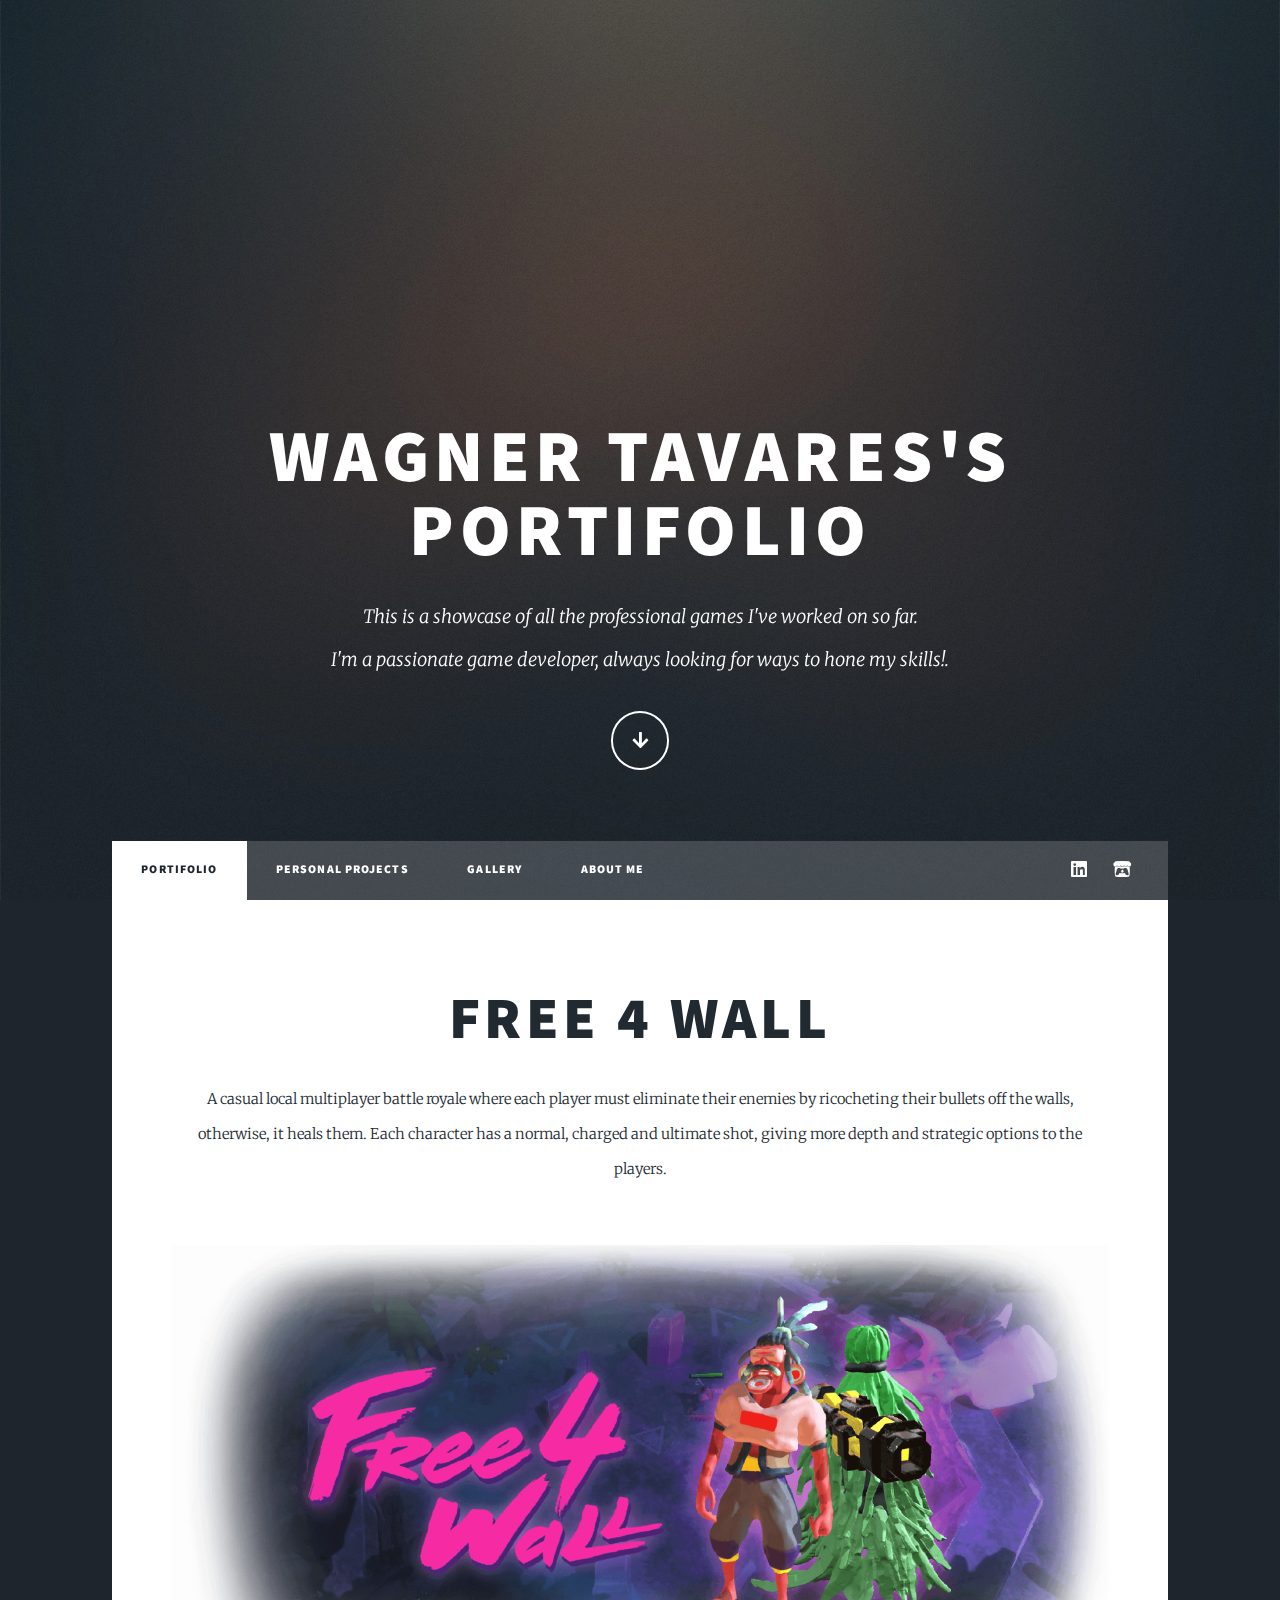
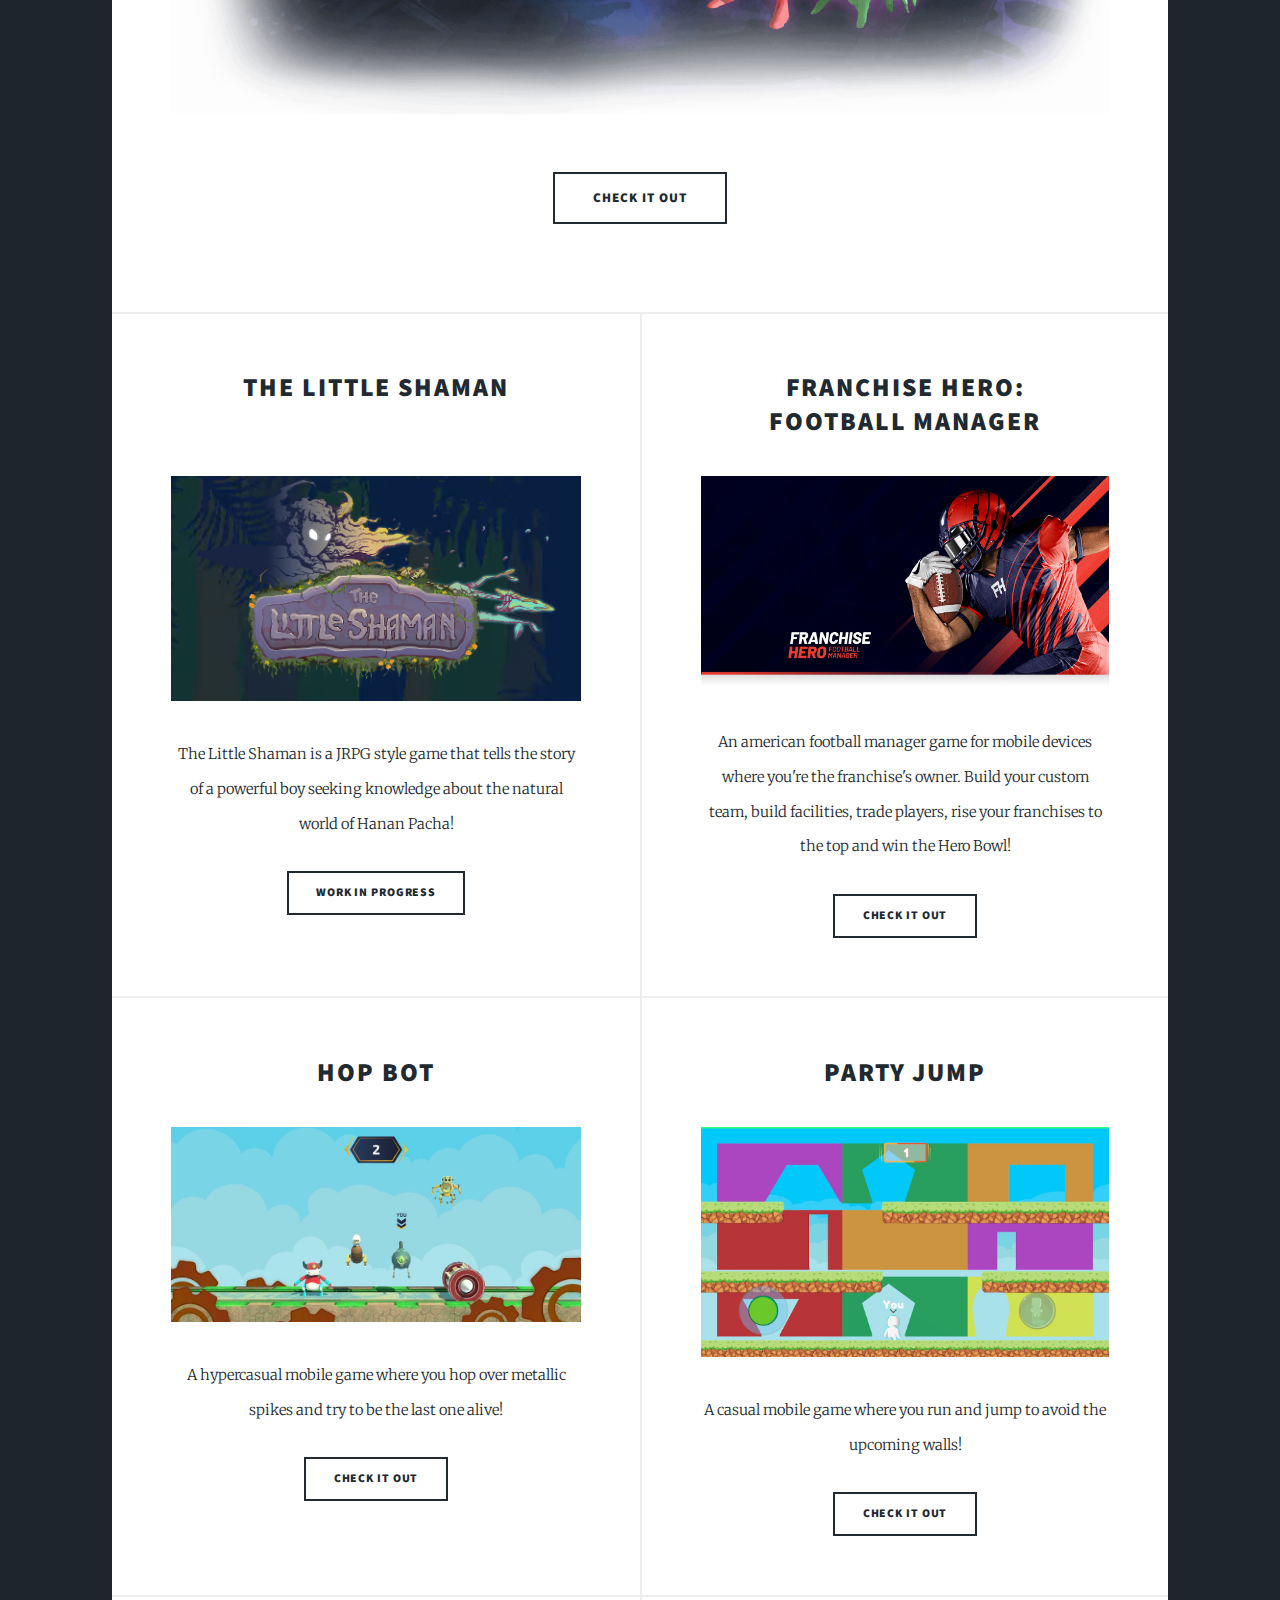
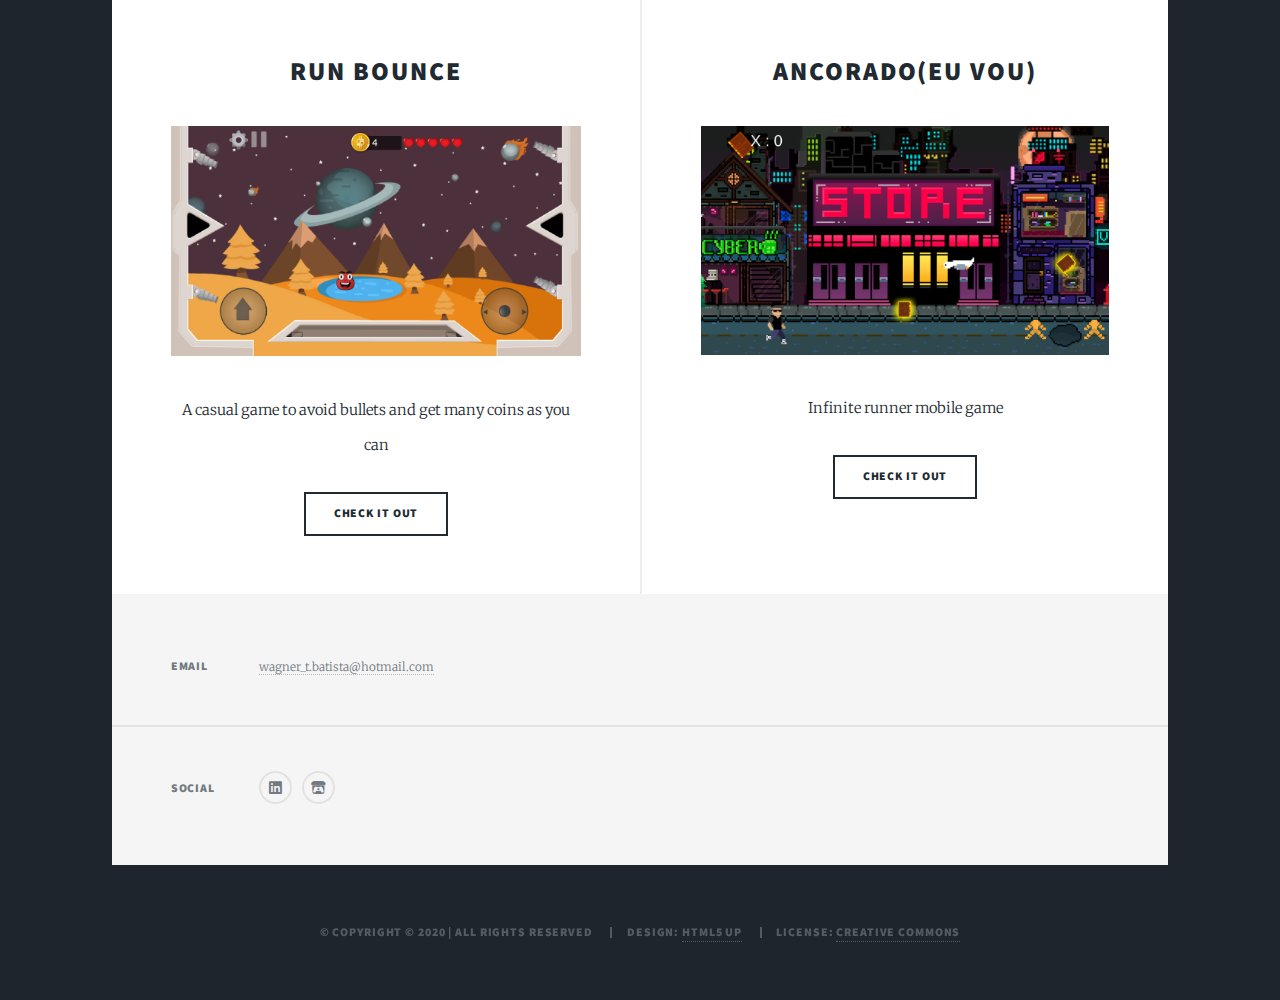
==== index.html @ d4481e65 "Portifolio games order changed, added itch.io link" ====
<!DOCTYPE HTML>
<!--
	Massively by HTML5 UP
	html5up.net | @ajlkn
	Free for personal and commercial use under the CCA 3.0 license (html5up.net/license)
-->
<html>
	<head>
		<title>Wagner Tavares's Portifolio</title>
		<meta charset="utf-8" />
		<meta name="viewport" content="width=device-width, initial-scale=1, user-scalable=no" />
		<link rel="stylesheet" href="assets/css/main.css" />
		<noscript><link rel="stylesheet" href="assets/css/noscript.css" /></noscript>
	</head>
	<body class="is-preload">

		<!-- Wrapper -->
			<div id="wrapper" class="fade-in">

				<!-- Intro -->
					<div id="intro">
						<h1>Wagner Tavares's Portifolio</h1>
						<p>This is a showcase of all the professional games I've worked on so far. <br> I'm a passionate game developer, always looking for ways to hone my skills!</a>.</p>
						<ul class="actions">
							<li><a href="#header" class="button icon solid solo fa-arrow-down scrolly">Continue</a></li>
						</ul>
					</div>

				<!-- Header -->
					<header id="header">
						<a href="index.html" class="logo">Wagner Tavares</a>
					</header>

				<!-- Nav -->
					<nav id="nav">
						<ul class="links">
							<li class="active"><a href="index.html">Portifolio</a></li>
							<li><a href="generic.html">Personal Projects</a></li>
							<li><a href="generic.html">Gallery</a></li>
							<li><a href="elements.html">About Me</a></li>
						</ul>
						<ul class="icons">
							<!--<li><a href="#" class="icon brands fa-twitter"><span class="label">Twitter</span></a></li>
							<li><a href="#" class="icon brands fa-facebook-f"><span class="label">Facebook</span></a></li>
							<li><a href="#" class="icon brands fa-instagram"><span class="label">Instagram</span></a></li>
							<li><a href="#" class="icon brands fa-github"><span class="label">GitHub</span></a></li>-->
							<li><a href="https://www.linkedin.com/in/wagner-tavares-batista-74a25413a/" class="icon brands alt fa-linkedin"><span class="label">GitHub</span></a></li>
							<li><a href="https://wagnertb.itch.io" class="icon brands alt fa-itch-io"><span class="label">GitHub</span></a></li>
						</ul>
					</nav>

				<!-- Main -->
					<div id="main">

						<!-- Featured Post -->
							<article class="post featured">
								<header class="major">
									<!--<span class="date">April 25, 2017</span>-->
									<h2><a href="https://atillagallio.itch.io/free4wall">Free 4 Wall</h2>
									<p style="text-align:center">A casual local multiplayer battle royale where each player must eliminate their enemies by ricocheting their bullets off the walls,
									 otherwise, it heals them. Each character has a normal, charged and ultimate shot, giving more depth and strategic options to the players.</p>
								</header>
								<a href="https://atillagallio.itch.io/free4wall" class="image main"><img src="images/F4W.png" alt="" /></a>
								<ul class="actions special">
									<li><a href="https://atillagallio.itch.io/free4wall" class="button large">CHECK IT OUT</a></li>
								</ul>
							</article>

						<!-- Posts -->
							<section class="posts">
								<article>
									<header>
										<!--<span class="date">April 7, 2017</span>-->
										<h2><a href="#">The Little Shaman<br>&nbsp;</a></h2>
									</header>
									<a href="http://urucagames.com.br" class="image fit"><img src="images/Shaman.png" alt="" /></a>
									<p style="text-align:center">The Little Shaman is a JRPG style game that tells the story of a powerful boy seeking knowledge about the natural world of Hanan Pacha! </p>
									<ul class="actions special">
										<li><a href="http://urucagames.com.br" class="button">Work in Progress</a></li>
									</ul>
								</article>
								<article>
									<header>
										<!--<span class="date">April 24, 2017</span>-->
										<h2><a href="https://play.google.com/store/apps/details?id=com.Craniolabs.FranchiseHero">FRANCHISE HERO:<br />
										FOOTBALL MANAGER</a></h2>
									</header>
									<a href="https://play.google.com/store/apps/details?id=com.Craniolabs.FranchiseHero" class="image fit"><img src="images/fh_banner.jpg" alt="" /></a>
									<p style="text-align:center">An american football manager game for mobile devices where you're the franchise's owner. Build your custom team, build facilities, trade players, rise your franchises to the top and win the Hero Bowl!</p>
									<ul class="actions special">
										<li><a href="https://play.google.com/store/apps/details?id=com.Craniolabs.FranchiseHero" class="button">Check it out</a></li>
									</ul>
								</article>
								<article>
									<header>
										<!--<span class="date">April 22, 2017</span>-->
										<h2><a href="https://play.google.com/store/apps/details?id=com.Craniolabs.HopBot">Hop bot</h2>
									</header>
									<a href="https://play.google.com/store/apps/details?id=com.Craniolabs.HopBot" class="image fit"><img src="images/hopbot_banner.jpg" alt="" /></a>
									<p style="text-align:center">A hypercasual mobile game where you hop over metallic spikes and try to be the last one alive!</p>
									<ul class="actions special">
										<li><a href="https://play.google.com/store/apps/details?id=com.Craniolabs.HopBot" class="button">Check it out</a></li>
									</ul>
								</article>
								<article>
									<header>
										<!--<span class="date">April 18, 2017</span>-->
										<h2><a href="https://play.google.com/store/apps/details?id=com.Craniolabs.PartyJump">Party Jump<br /></a></h2>
									</header>
									<a href="https://play.google.com/store/apps/details?id=com.Craniolabs.PartyJump" class="image fit"><img src="images/partyjump_banner.jpg" alt="" /></a>
									<p style="text-align:center">A casual mobile game where you run and jump to avoid the upcoming walls!</p>
									<ul class="actions special">
										<li><a href="https://play.google.com/store/apps/details?id=com.Craniolabs.PartyJump" class="button">Check it out</a></li>
									</ul>
								</article>
								<article>
									<header>
										<!--<span class="date">April 14, 2017</span>-->
										<h2><a href="https://play.google.com/store/apps/details?id=com.RunBounce">Run Bounce<br /></a></h2>
									</header>
									<a href="https://play.google.com/store/apps/details?id=com.RunBounce" class="image fit"><img src="images/runBounce.png" alt="" /></a>
									<p style="text-align:center">A casual game to avoid bullets and get many coins as you can </p>
									<ul class="actions special">
										<li><a href="https://play.google.com/store/apps/details?id=com.RunBounce" class="button">Check it out</a></li>
									</ul>
								</article>
								<article>
									<header>
										<!--<span class="date">April 11, 2017</span>-->
										<h2><a href="https://play.google.com/store/apps/details?id=com.BugigangasStudio.Ancorado">Ancorado(eu vou)</a></h2>
									</header>
									<a href="https://play.google.com/store/apps/details?id=com.BugigangasStudio.Ancorado" class="image fit"><img src="images/Ancorado.png" alt="" /></a>
									<p style="text-align:center">Infinite runner mobile game</p>
									<ul class="actions special">
										<li><a href="https://play.google.com/store/apps/details?id=com.BugigangasStudio.Ancorado" class="button">Check it out</a></li>
									</ul>
								</article>
								
							</section>

						<!-- Footer -->
						<!--	<footer>
								<div class="pagination">
									<!--<a href="#" class="previous">Prev</a>-->
										<!--<a href="#" class="page active">1</a>
									<a href="#" class="page">2</a>
									<a href="#" class="page">3</a>
									<span class="extra">&hellip;</span>
									<a href="#" class="page">8</a>
									<a href="#" class="page">9</a>
									<a href="#" class="page">10</a>
									<a href="#" class="next">Next</a>
								</div>
							</footer>-->

					</div>

				<!-- Footer -->
					<footer id="footer">
						<!--<section>
							<form method="post" action="#">
								<div class="fields">
									<div class="field">
										<label for="name">Name</label>
										<input type="text" name="name" id="name" />
									</div>
									<div class="field">
										<label for="email">Email</label>
										<input type="text" name="email" id="email" />
									</div>
									<div class="field">
										<label for="message">Message</label>
										<textarea name="message" id="message" rows="3"></textarea>
									</div>
								</div>
								<ul class="actions">
									<li><input type="submit" value="Send Message" /></li>
								</ul>
							</form>
						</section>-->
						<section class="split contact">
							<!--<section class="alt">
								<h3>Address</h3>
								<p>1234 Somewhere Road #87257<br />
								Nashville, TN 00000-0000</p>
							</section>
							<section>
								<h3>Phone</h3>
								<p><a href="#">(000) 000-0000</a></p>
							</section>-->
							<section>
								<h3>Email</h3>
								<p><a href="#">wagner_t.batista@hotmail.com</a></p>
							</section>
							<section>
								<h3>Social</h3>
								<ul class="icons alt">
									<!--<li><a href="#" class="icon brands alt fa-twitter"><span class="label">Twitter</span></a></li>
									<li><a href="#" class="icon brands alt fa-facebook-f"><span class="label">Facebook</span></a></li>
									<li><a href="#" class="icon brands alt fa-instagram"><span class="label">Instagram</span></a></li>
									<li><a href="#" class="icon brands alt fa-github"><span class="label">GitHub</span></a></li>-->
									<li><a href="https://www.linkedin.com/in/wagner-tavares-batista-74a25413a/" class="icon brands alt fa-linkedin"><span class="label">GitHub</span></a></li>
									<li><a href="https://wagnertb.itch.io" class="icon brands alt fa-itch-io"><span class="label">GitHub</span></a></li>
								</ul>
							</section>
						</section>
					</footer>

				<!-- Copyright -->
					<div id="copyright">
							<ul>
							<li> &copy; Copyright &copy; 2020 | All Rights Reserved</li>
							<li>Design: <a href="https://html5up.net">HTML5 UP</a></li>
							<li>License: <a href="https://creativecommons.org/licenses/by/3.0/">CREATIVE COMMONS</a></li></ul>
							</div>

			</div>

		<!-- Scripts -->
			<script src="assets/js/jquery.min.js"></script>
			<script src="assets/js/jquery.scrollex.min.js"></script>
			<script src="assets/js/jquery.scrolly.min.js"></script>
			<script src="assets/js/browser.min.js"></script>
			<script src="assets/js/breakpoints.min.js"></script>
			<script src="assets/js/util.js"></script>
			<script src="assets/js/main.js"></script>

	</body>
</html>
---- assets/css/main.css ----
@import url(fontawesome-all.min.css);
@import url("https://fonts.googleapis.com/css?family=Merriweather:300,700,300italic,700italic|Source+Sans+Pro:900");

/*
	Massively by HTML5 UP
	html5up.net | @ajlkn
	Free for personal and commercial use under the CCA 3.0 license (html5up.net/license)
*/

html, body, div, span, applet, object,
iframe, h1, h2, h3, h4, h5, h6, p, blockquote,
pre, a, abbr, acronym, address, big, cite,
code, del, dfn, em, img, ins, kbd, q, s, samp,
small, strike, strong, sub, sup, tt, var, b,
u, i, center, dl, dt, dd, ol, ul, li, fieldset,
form, label, legend, table, caption, tbody,
tfoot, thead, tr, th, td, article, aside,
canvas, details, embed, figure, figcaption,
footer, header, hgroup, menu, nav, output, ruby,
section, summary, time, mark, audio, video {
	margin: 0;
	padding: 0;
	border: 0;
	font-size: 100%;
	font: inherit;
	vertical-align: baseline;}

article, aside, details, figcaption, figure,
footer, header, hgroup, menu, nav, section {
	display: block;}

body {
	line-height: 1;
}

ol, ul {
	list-style: none;
}

blockquote, q {
	quotes: none;
}

	blockquote:before, blockquote:after, q:before, q:after {
		content: '';
		content: none;
	}

table {
	border-collapse: collapse;
	border-spacing: 0;
}

body {
	-webkit-text-size-adjust: none;
}

mark {
	background-color: transparent;
	color: inherit;
}

input::-moz-focus-inner {
	border: 0;
	padding: 0;
}

input, select, textarea {
	-moz-appearance: none;
	-webkit-appearance: none;
	-ms-appearance: none;
	appearance: none;
}

/* Basic */

	@-ms-viewport {
		width: device-width;
	}

	body {
		-ms-overflow-style: scrollbar;
	}

	@media screen and (max-width: 480px) {

		html, body {
			min-width: 320px;
		}

	}

	html {
		box-sizing: border-box;
	}

	*, *:before, *:after {
		box-sizing: inherit;
	}

	body {
		background-color: #1e252d;
	}

		body.is-preload *, body.is-preload *:before, body.is-preload *:after {
			-moz-animation: none !important;
			-webkit-animation: none !important;
			-ms-animation: none !important;
			animation: none !important;
			-moz-transition: none !important;
			-webkit-transition: none !important;
			-ms-transition: none !important;
			transition: none !important;
		}

/* Type */

	html {
		font-size: 16pt;
	}

		@media screen and (max-width: 1680px) {

			html {
				font-size: 12pt;
			}

		}

		@media screen and (max-width: 1280px) {

			html {
				font-size: 11pt;
			}

		}

		@media screen and (max-width: 360px) {

			html {
				font-size: 10pt;
			}

		}

	body {
		color: #212931;
	}

	body, input, select, textarea {
		font-family: "Merriweather", Georgia, serif;
		font-weight: 300;
		font-size: 1rem;
		line-height: 2.375;
	}

	a {
		-moz-transition: color 0.2s ease-in-out, background-color 0.2s ease-in-out, border-color 0.2s ease-in-out, box-shadow 0.2s ease-in-out;
		-webkit-transition: color 0.2s ease-in-out, background-color 0.2s ease-in-out, border-color 0.2s ease-in-out, box-shadow 0.2s ease-in-out;
		-ms-transition: color 0.2s ease-in-out, background-color 0.2s ease-in-out, border-color 0.2s ease-in-out, box-shadow 0.2s ease-in-out;
		transition: color 0.2s ease-in-out, background-color 0.2s ease-in-out, border-color 0.2s ease-in-out, box-shadow 0.2s ease-in-out;
		border-bottom: dotted 1px;
		text-decoration: none;
	}

		a:hover {
			border-bottom-color: transparent;
		}

	strong, b {
		font-weight: 600;
	}

	em, i {
		font-style: italic;
	}

	p {
		text-align: justify;
		margin: 0 0 2rem 0;
	}

	h1, h2, h3, h4, h5, h6 {
		font-family: "Source Sans Pro", Helvetica, sans-serif;
		font-weight: 900;
		line-height: 1.5;
		letter-spacing: 0.075em;
		text-transform: uppercase;
		margin: 0 0 1rem 0;
	}

		h1 a, h2 a, h3 a, h4 a, h5 a, h6 a {
			border-bottom: 0;
			color: inherit;
			text-decoration: none;
		}

	h1 {
		font-size: 4rem;
		line-height: 1.1;
		margin: 0 0 2rem 0;
	}

	h2 {
		font-size: 1.75rem;
		line-height: 1.3;
		margin: 0 0 1.5rem 0;
	}

	h3 {
		font-size: 1.25rem;
		margin: 0 0 1.5rem 0;
	}

	h4 {
		font-size: 1rem;
	}

	h5 {
		font-size: 0.9rem;
	}

	h6 {
		font-size: 0.8rem;
	}

	sub {
		font-size: 0.8rem;
		position: relative;
		top: 0.5rem;
	}

	sup {
		font-size: 0.8rem;
		position: relative;
		top: -0.5rem;
	}

	blockquote {
		border-left: solid 4px;
		font-style: italic;
		margin: 0 0 2rem 0;
		padding: 0.5rem 0 0.5rem 2rem;
	}

	code {
		border: solid 2px;
		font-family: "Courier New", monospace;
		font-size: 0.9rem;
		margin: 0 0.25rem;
		padding: 0.25rem 0.65rem;
	}

	pre {
		-webkit-overflow-scrolling: touch;
		font-family: "Courier New", monospace;
		font-size: 0.9rem;
		margin: 0 0 2rem 0;
	}

		pre code {
			display: block;
			line-height: 1.75;
			padding: 1rem 1.5rem;
			overflow-x: auto;
		}

	hr {
		border: 0;
		border-bottom: solid 2px;
		margin: 3rem 0;
	}

		hr.major {
			margin: 5rem 0;
		}

	.align-left {
		text-align: left;
	}

	.align-center {
		text-align: center;
	}

	.align-right {
		text-align: right;
	}

	input, select, textarea {
		color: #212931;
	}

	a {
		color: #212931;
		border-bottom-color: rgba(33, 41, 49, 0.5);
	}

		a:hover {
			border-bottom-color: transparent;
			color: #18bfef !important;
		}

	strong, b {
		color: #212931;
	}

	h1, h2, h3, h4, h5, h6 {
		color: #212931;
	}

	blockquote {
		border-left-color: #eeeeee;
	}

	code {
		background: rgba(220, 220, 220, 0.25);
		border-color: #eeeeee;
	}

	hr {
		border-bottom-color: #eeeeee;
	}

/* Row */

	.row {
		display: flex;
		flex-wrap: wrap;
		box-sizing: border-box;
		align-items: stretch;
	}

		.row > * {
			box-sizing: border-box;
		}

		.row.gtr-uniform > * > :last-child {
			margin-bottom: 0;
		}

		.row.aln-left {
			justify-content: flex-start;
		}

		.row.aln-center {
			justify-content: center;
		}

		.row.aln-right {
			justify-content: flex-end;
		}

		.row.aln-top {
			align-items: flex-start;
		}

		.row.aln-middle {
			align-items: center;
		}

		.row.aln-bottom {
			align-items: flex-end;
		}

		.row > .imp {
			order: -1;
		}

		.row > .col-1 {
			width: 8.33333%;
		}

		.row > .off-1 {
			margin-left: 8.33333%;
		}

		.row > .col-2 {
			width: 16.66667%;
		}

		.row > .off-2 {
			margin-left: 16.66667%;
		}

		.row > .col-3 {
			width: 25%;
		}

		.row > .off-3 {
			margin-left: 25%;
		}

		.row > .col-4 {
			width: 33.33333%;
		}

		.row > .off-4 {
			margin-left: 33.33333%;
		}

		.row > .col-5 {
			width: 41.66667%;
		}

		.row > .off-5 {
			margin-left: 41.66667%;
		}

		.row > .col-6 {
			width: 50%;
		}

		.row > .off-6 {
			margin-left: 50%;
		}

		.row > .col-7 {
			width: 58.33333%;
		}

		.row > .off-7 {
			margin-left: 58.33333%;
		}

		.row > .col-8 {
			width: 66.66667%;
		}

		.row > .off-8 {
			margin-left: 66.66667%;
		}

		.row > .col-9 {
			width: 75%;
		}

		.row > .off-9 {
			margin-left: 75%;
		}

		.row > .col-10 {
			width: 83.33333%;
		}

		.row > .off-10 {
			margin-left: 83.33333%;
		}

		.row > .col-11 {
			width: 91.66667%;
		}

		.row > .off-11 {
			margin-left: 91.66667%;
		}

		.row > .col-12 {
			width: 100%;
		}

		.row > .off-12 {
			margin-left: 100%;
		}

		.row.gtr-0 {
			margin-top: 0;
			margin-left: 0rem;
		}

			.row.gtr-0 > * {
				padding: 0 0 0 0rem;
			}

			.row.gtr-0.gtr-uniform {
				margin-top: 0rem;
			}

				.row.gtr-0.gtr-uniform > * {
					padding-top: 0rem;
				}

		.row.gtr-25 {
			margin-top: 0;
			margin-left: -0.375rem;
		}

			.row.gtr-25 > * {
				padding: 0 0 0 0.375rem;
			}

			.row.gtr-25.gtr-uniform {
				margin-top: -0.375rem;
			}

				.row.gtr-25.gtr-uniform > * {
					padding-top: 0.375rem;
				}

		.row.gtr-50 {
			margin-top: 0;
			margin-left: -0.75rem;
		}

			.row.gtr-50 > * {
				padding: 0 0 0 0.75rem;
			}

			.row.gtr-50.gtr-uniform {
				margin-top: -0.75rem;
			}

				.row.gtr-50.gtr-uniform > * {
					padding-top: 0.75rem;
				}

		.row {
			margin-top: 0;
			margin-left: -1.5rem;
		}

			.row > * {
				padding: 0 0 0 1.5rem;
			}

			.row.gtr-uniform {
				margin-top: -1.5rem;
			}

				.row.gtr-uniform > * {
					padding-top: 1.5rem;
				}

		.row.gtr-150 {
			margin-top: 0;
			margin-left: -2.25rem;
		}

			.row.gtr-150 > * {
				padding: 0 0 0 2.25rem;
			}

			.row.gtr-150.gtr-uniform {
				margin-top: -2.25rem;
			}

				.row.gtr-150.gtr-uniform > * {
					padding-top: 2.25rem;
				}

		.row.gtr-200 {
			margin-top: 0;
			margin-left: -3rem;
		}

			.row.gtr-200 > * {
				padding: 0 0 0 3rem;
			}

			.row.gtr-200.gtr-uniform {
				margin-top: -3rem;
			}

				.row.gtr-200.gtr-uniform > * {
					padding-top: 3rem;
				}

		@media screen and (max-width: 1680px) {

			.row {
				display: flex;
				flex-wrap: wrap;
				box-sizing: border-box;
				align-items: stretch;
			}

				.row > * {
					box-sizing: border-box;
				}

				.row.gtr-uniform > * > :last-child {
					margin-bottom: 0;
				}

				.row.aln-left {
					justify-content: flex-start;
				}

				.row.aln-center {
					justify-content: center;
				}

				.row.aln-right {
					justify-content: flex-end;
				}

				.row.aln-top {
					align-items: flex-start;
				}

				.row.aln-middle {
					align-items: center;
				}

				.row.aln-bottom {
					align-items: flex-end;
				}

				.row > .imp-xlarge {
					order: -1;
				}

				.row > .col-1-xlarge {
					width: 8.33333%;
				}

				.row > .off-1-xlarge {
					margin-left: 8.33333%;
				}

				.row > .col-2-xlarge {
					width: 16.66667%;
				}

				.row > .off-2-xlarge {
					margin-left: 16.66667%;
				}

				.row > .col-3-xlarge {
					width: 25%;
				}

				.row > .off-3-xlarge {
					margin-left: 25%;
				}

				.row > .col-4-xlarge {
					width: 33.33333%;
				}

				.row > .off-4-xlarge {
					margin-left: 33.33333%;
				}

				.row > .col-5-xlarge {
					width: 41.66667%;
				}

				.row > .off-5-xlarge {
					margin-left: 41.66667%;
				}

				.row > .col-6-xlarge {
					width: 50%;
				}

				.row > .off-6-xlarge {
					margin-left: 50%;
				}

				.row > .col-7-xlarge {
					width: 58.33333%;
				}

				.row > .off-7-xlarge {
					margin-left: 58.33333%;
				}

				.row > .col-8-xlarge {
					width: 66.66667%;
				}

				.row > .off-8-xlarge {
					margin-left: 66.66667%;
				}

				.row > .col-9-xlarge {
					width: 75%;
				}

				.row > .off-9-xlarge {
					margin-left: 75%;
				}

				.row > .col-10-xlarge {
					width: 83.33333%;
				}

				.row > .off-10-xlarge {
					margin-left: 83.33333%;
				}

				.row > .col-11-xlarge {
					width: 91.66667%;
				}

				.row > .off-11-xlarge {
					margin-left: 91.66667%;
				}

				.row > .col-12-xlarge {
					width: 100%;
				}

				.row > .off-12-xlarge {
					margin-left: 100%;
				}

				.row.gtr-0 {
					margin-top: 0;
					margin-left: 0rem;
				}

					.row.gtr-0 > * {
						padding: 0 0 0 0rem;
					}

					.row.gtr-0.gtr-uniform {
						margin-top: 0rem;
					}

						.row.gtr-0.gtr-uniform > * {
							padding-top: 0rem;
						}

				.row.gtr-25 {
					margin-top: 0;
					margin-left: -0.375rem;
				}

					.row.gtr-25 > * {
						padding: 0 0 0 0.375rem;
					}

					.row.gtr-25.gtr-uniform {
						margin-top: -0.375rem;
					}

						.row.gtr-25.gtr-uniform > * {
							padding-top: 0.375rem;
						}

				.row.gtr-50 {
					margin-top: 0;
					margin-left: -0.75rem;
				}

					.row.gtr-50 > * {
						padding: 0 0 0 0.75rem;
					}

					.row.gtr-50.gtr-uniform {
						margin-top: -0.75rem;
					}

						.row.gtr-50.gtr-uniform > * {
							padding-top: 0.75rem;
						}

				.row {
					margin-top: 0;
					margin-left: -1.5rem;
				}

					.row > * {
						padding: 0 0 0 1.5rem;
					}

					.row.gtr-uniform {
						margin-top: -1.5rem;
					}

						.row.gtr-uniform > * {
							padding-top: 1.5rem;
						}

				.row.gtr-150 {
					margin-top: 0;
					margin-left: -2.25rem;
				}

					.row.gtr-150 > * {
						padding: 0 0 0 2.25rem;
					}

					.row.gtr-150.gtr-uniform {
						margin-top: -2.25rem;
					}

						.row.gtr-150.gtr-uniform > * {
							padding-top: 2.25rem;
						}

				.row.gtr-200 {
					margin-top: 0;
					margin-left: -3rem;
				}

					.row.gtr-200 > * {
						padding: 0 0 0 3rem;
					}

					.row.gtr-200.gtr-uniform {
						margin-top: -3rem;
					}

						.row.gtr-200.gtr-uniform > * {
							padding-top: 3rem;
						}

		}

		@media screen and (max-width: 1280px) {

			.row {
				display: flex;
				flex-wrap: wrap;
				box-sizing: border-box;
				align-items: stretch;
			}

				.row > * {
					box-sizing: border-box;
				}

				.row.gtr-uniform > * > :last-child {
					margin-bottom: 0;
				}

				.row.aln-left {
					justify-content: flex-start;
				}

				.row.aln-center {
					justify-content: center;
				}

				.row.aln-right {
					justify-content: flex-end;
				}

				.row.aln-top {
					align-items: flex-start;
				}

				.row.aln-middle {
					align-items: center;
				}

				.row.aln-bottom {
					align-items: flex-end;
				}

				.row > .imp-large {
					order: -1;
				}

				.row > .col-1-large {
					width: 8.33333%;
				}

				.row > .off-1-large {
					margin-left: 8.33333%;
				}

				.row > .col-2-large {
					width: 16.66667%;
				}

				.row > .off-2-large {
					margin-left: 16.66667%;
				}

				.row > .col-3-large {
					width: 25%;
				}

				.row > .off-3-large {
					margin-left: 25%;
				}

				.row > .col-4-large {
					width: 33.33333%;
				}

				.row > .off-4-large {
					margin-left: 33.33333%;
				}

				.row > .col-5-large {
					width: 41.66667%;
				}

				.row > .off-5-large {
					margin-left: 41.66667%;
				}

				.row > .col-6-large {
					width: 50%;
				}

				.row > .off-6-large {
					margin-left: 50%;
				}

				.row > .col-7-large {
					width: 58.33333%;
				}

				.row > .off-7-large {
					margin-left: 58.33333%;
				}

				.row > .col-8-large {
					width: 66.66667%;
				}

				.row > .off-8-large {
					margin-left: 66.66667%;
				}

				.row > .col-9-large {
					width: 75%;
				}

				.row > .off-9-large {
					margin-left: 75%;
				}

				.row > .col-10-large {
					width: 83.33333%;
				}

				.row > .off-10-large {
					margin-left: 83.33333%;
				}

				.row > .col-11-large {
					width: 91.66667%;
				}

				.row > .off-11-large {
					margin-left: 91.66667%;
				}

				.row > .col-12-large {
					width: 100%;
				}

				.row > .off-12-large {
					margin-left: 100%;
				}

				.row.gtr-0 {
					margin-top: 0;
					margin-left: 0rem;
				}

					.row.gtr-0 > * {
						padding: 0 0 0 0rem;
					}

					.row.gtr-0.gtr-uniform {
						margin-top: 0rem;
					}

						.row.gtr-0.gtr-uniform > * {
							padding-top: 0rem;
						}

				.row.gtr-25 {
					margin-top: 0;
					margin-left: -0.375rem;
				}

					.row.gtr-25 > * {
						padding: 0 0 0 0.375rem;
					}

					.row.gtr-25.gtr-uniform {
						margin-top: -0.375rem;
					}

						.row.gtr-25.gtr-uniform > * {
							padding-top: 0.375rem;
						}

				.row.gtr-50 {
					margin-top: 0;
					margin-left: -0.75rem;
				}

					.row.gtr-50 > * {
						padding: 0 0 0 0.75rem;
					}

					.row.gtr-50.gtr-uniform {
						margin-top: -0.75rem;
					}

						.row.gtr-50.gtr-uniform > * {
							padding-top: 0.75rem;
						}

				.row {
					margin-top: 0;
					margin-left: -1.5rem;
				}

					.row > * {
						padding: 0 0 0 1.5rem;
					}

					.row.gtr-uniform {
						margin-top: -1.5rem;
					}

						.row.gtr-uniform > * {
							padding-top: 1.5rem;
						}

				.row.gtr-150 {
					margin-top: 0;
					margin-left: -2.25rem;
				}

					.row.gtr-150 > * {
						padding: 0 0 0 2.25rem;
					}

					.row.gtr-150.gtr-uniform {
						margin-top: -2.25rem;
					}

						.row.gtr-150.gtr-uniform > * {
							padding-top: 2.25rem;
						}

				.row.gtr-200 {
					margin-top: 0;
					margin-left: -3rem;
				}

					.row.gtr-200 > * {
						padding: 0 0 0 3rem;
					}

					.row.gtr-200.gtr-uniform {
						margin-top: -3rem;
					}

						.row.gtr-200.gtr-uniform > * {
							padding-top: 3rem;
						}

		}

		@media screen and (max-width: 980px) {

			.row {
				display: flex;
				flex-wrap: wrap;
				box-sizing: border-box;
				align-items: stretch;
			}

				.row > * {
					box-sizing: border-box;
				}

				.row.gtr-uniform > * > :last-child {
					margin-bottom: 0;
				}

				.row.aln-left {
					justify-content: flex-start;
				}

				.row.aln-center {
					justify-content: center;
				}

				.row.aln-right {
					justify-content: flex-end;
				}

				.row.aln-top {
					align-items: flex-start;
				}

				.row.aln-middle {
					align-items: center;
				}

				.row.aln-bottom {
					align-items: flex-end;
				}

				.row > .imp-medium {
					order: -1;
				}

				.row > .col-1-medium {
					width: 8.33333%;
				}

				.row > .off-1-medium {
					margin-left: 8.33333%;
				}

				.row > .col-2-medium {
					width: 16.66667%;
				}

				.row > .off-2-medium {
					margin-left: 16.66667%;
				}

				.row > .col-3-medium {
					width: 25%;
				}

				.row > .off-3-medium {
					margin-left: 25%;
				}

				.row > .col-4-medium {
					width: 33.33333%;
				}

				.row > .off-4-medium {
					margin-left: 33.33333%;
				}

				.row > .col-5-medium {
					width: 41.66667%;
				}

				.row > .off-5-medium {
					margin-left: 41.66667%;
				}

				.row > .col-6-medium {
					width: 50%;
				}

				.row > .off-6-medium {
					margin-left: 50%;
				}

				.row > .col-7-medium {
					width: 58.33333%;
				}

				.row > .off-7-medium {
					margin-left: 58.33333%;
				}

				.row > .col-8-medium {
					width: 66.66667%;
				}

				.row > .off-8-medium {
					margin-left: 66.66667%;
				}

				.row > .col-9-medium {
					width: 75%;
				}

				.row > .off-9-medium {
					margin-left: 75%;
				}

				.row > .col-10-medium {
					width: 83.33333%;
				}

				.row > .off-10-medium {
					margin-left: 83.33333%;
				}

				.row > .col-11-medium {
					width: 91.66667%;
				}

				.row > .off-11-medium {
					margin-left: 91.66667%;
				}

				.row > .col-12-medium {
					width: 100%;
				}

				.row > .off-12-medium {
					margin-left: 100%;
				}

				.row.gtr-0 {
					margin-top: 0;
					margin-left: 0rem;
				}

					.row.gtr-0 > * {
						padding: 0 0 0 0rem;
					}

					.row.gtr-0.gtr-uniform {
						margin-top: 0rem;
					}

						.row.gtr-0.gtr-uniform > * {
							padding-top: 0rem;
						}

				.row.gtr-25 {
					margin-top: 0;
					margin-left: -0.375rem;
				}

					.row.gtr-25 > * {
						padding: 0 0 0 0.375rem;
					}

					.row.gtr-25.gtr-uniform {
						margin-top: -0.375rem;
					}

						.row.gtr-25.gtr-uniform > * {
							padding-top: 0.375rem;
						}

				.row.gtr-50 {
					margin-top: 0;
					margin-left: -0.75rem;
				}

					.row.gtr-50 > * {
						padding: 0 0 0 0.75rem;
					}

					.row.gtr-50.gtr-uniform {
						margin-top: -0.75rem;
					}

						.row.gtr-50.gtr-uniform > * {
							padding-top: 0.75rem;
						}

				.row {
					margin-top: 0;
					margin-left: -1.5rem;
				}

					.row > * {
						padding: 0 0 0 1.5rem;
					}

					.row.gtr-uniform {
						margin-top: -1.5rem;
					}

						.row.gtr-uniform > * {
							padding-top: 1.5rem;
						}

				.row.gtr-150 {
					margin-top: 0;
					margin-left: -2.25rem;
				}

					.row.gtr-150 > * {
						padding: 0 0 0 2.25rem;
					}

					.row.gtr-150.gtr-uniform {
						margin-top: -2.25rem;
					}

						.row.gtr-150.gtr-uniform > * {
							padding-top: 2.25rem;
						}

				.row.gtr-200 {
					margin-top: 0;
					margin-left: -3rem;
				}

					.row.gtr-200 > * {
						padding: 0 0 0 3rem;
					}

					.row.gtr-200.gtr-uniform {
						margin-top: -3rem;
					}

						.row.gtr-200.gtr-uniform > * {
							padding-top: 3rem;
						}

		}

		@media screen and (max-width: 736px) {

			.row {
				display: flex;
				flex-wrap: wrap;
				box-sizing: border-box;
				align-items: stretch;
			}

				.row > * {
					box-sizing: border-box;
				}

				.row.gtr-uniform > * > :last-child {
					margin-bottom: 0;
				}

				.row.aln-left {
					justify-content: flex-start;
				}

				.row.aln-center {
					justify-content: center;
				}

				.row.aln-right {
					justify-content: flex-end;
				}

				.row.aln-top {
					align-items: flex-start;
				}

				.row.aln-middle {
					align-items: center;
				}

				.row.aln-bottom {
					align-items: flex-end;
				}

				.row > .imp-small {
					order: -1;
				}

				.row > .col-1-small {
					width: 8.33333%;
				}

				.row > .off-1-small {
					margin-left: 8.33333%;
				}

				.row > .col-2-small {
					width: 16.66667%;
				}

				.row > .off-2-small {
					margin-left: 16.66667%;
				}

				.row > .col-3-small {
					width: 25%;
				}

				.row > .off-3-small {
					margin-left: 25%;
				}

				.row > .col-4-small {
					width: 33.33333%;
				}

				.row > .off-4-small {
					margin-left: 33.33333%;
				}

				.row > .col-5-small {
					width: 41.66667%;
				}

				.row > .off-5-small {
					margin-left: 41.66667%;
				}

				.row > .col-6-small {
					width: 50%;
				}

				.row > .off-6-small {
					margin-left: 50%;
				}

				.row > .col-7-small {
					width: 58.33333%;
				}

				.row > .off-7-small {
					margin-left: 58.33333%;
				}

				.row > .col-8-small {
					width: 66.66667%;
				}

				.row > .off-8-small {
					margin-left: 66.66667%;
				}

				.row > .col-9-small {
					width: 75%;
				}

				.row > .off-9-small {
					margin-left: 75%;
				}

				.row > .col-10-small {
					width: 83.33333%;
				}

				.row > .off-10-small {
					margin-left: 83.33333%;
				}

				.row > .col-11-small {
					width: 91.66667%;
				}

				.row > .off-11-small {
					margin-left: 91.66667%;
				}

				.row > .col-12-small {
					width: 100%;
				}

				.row > .off-12-small {
					margin-left: 100%;
				}

				.row.gtr-0 {
					margin-top: 0;
					margin-left: 0rem;
				}

					.row.gtr-0 > * {
						padding: 0 0 0 0rem;
					}

					.row.gtr-0.gtr-uniform {
						margin-top: 0rem;
					}

						.row.gtr-0.gtr-uniform > * {
							padding-top: 0rem;
						}

				.row.gtr-25 {
					margin-top: 0;
					margin-left: -0.375rem;
				}

					.row.gtr-25 > * {
						padding: 0 0 0 0.375rem;
					}

					.row.gtr-25.gtr-uniform {
						margin-top: -0.375rem;
					}

						.row.gtr-25.gtr-uniform > * {
							padding-top: 0.375rem;
						}

				.row.gtr-50 {
					margin-top: 0;
					margin-left: -0.75rem;
				}

					.row.gtr-50 > * {
						padding: 0 0 0 0.75rem;
					}

					.row.gtr-50.gtr-uniform {
						margin-top: -0.75rem;
					}

						.row.gtr-50.gtr-uniform > * {
							padding-top: 0.75rem;
						}

				.row {
					margin-top: 0;
					margin-left: -1.5rem;
				}

					.row > * {
						padding: 0 0 0 1.5rem;
					}

					.row.gtr-uniform {
						margin-top: -1.5rem;
					}

						.row.gtr-uniform > * {
							padding-top: 1.5rem;
						}

				.row.gtr-150 {
					margin-top: 0;
					margin-left: -2.25rem;
				}

					.row.gtr-150 > * {
						padding: 0 0 0 2.25rem;
					}

					.row.gtr-150.gtr-uniform {
						margin-top: -2.25rem;
					}

						.row.gtr-150.gtr-uniform > * {
							padding-top: 2.25rem;
						}

				.row.gtr-200 {
					margin-top: 0;
					margin-left: -3rem;
				}

					.row.gtr-200 > * {
						padding: 0 0 0 3rem;
					}

					.row.gtr-200.gtr-uniform {
						margin-top: -3rem;
					}

						.row.gtr-200.gtr-uniform > * {
							padding-top: 3rem;
						}

		}

		@media screen and (max-width: 480px) {

			.row {
				display: flex;
				flex-wrap: wrap;
				box-sizing: border-box;
				align-items: stretch;
			}

				.row > * {
					box-sizing: border-box;
				}

				.row.gtr-uniform > * > :last-child {
					margin-bottom: 0;
				}

				.row.aln-left {
					justify-content: flex-start;
				}

				.row.aln-center {
					justify-content: center;
				}

				.row.aln-right {
					justify-content: flex-end;
				}

				.row.aln-top {
					align-items: flex-start;
				}

				.row.aln-middle {
					align-items: center;
				}

				.row.aln-bottom {
					align-items: flex-end;
				}

				.row > .imp-xsmall {
					order: -1;
				}

				.row > .col-1-xsmall {
					width: 8.33333%;
				}

				.row > .off-1-xsmall {
					margin-left: 8.33333%;
				}

				.row > .col-2-xsmall {
					width: 16.66667%;
				}

				.row > .off-2-xsmall {
					margin-left: 16.66667%;
				}

				.row > .col-3-xsmall {
					width: 25%;
				}

				.row > .off-3-xsmall {
					margin-left: 25%;
				}

				.row > .col-4-xsmall {
					width: 33.33333%;
				}

				.row > .off-4-xsmall {
					margin-left: 33.33333%;
				}

				.row > .col-5-xsmall {
					width: 41.66667%;
				}

				.row > .off-5-xsmall {
					margin-left: 41.66667%;
				}

				.row > .col-6-xsmall {
					width: 50%;
				}

				.row > .off-6-xsmall {
					margin-left: 50%;
				}

				.row > .col-7-xsmall {
					width: 58.33333%;
				}

				.row > .off-7-xsmall {
					margin-left: 58.33333%;
				}

				.row > .col-8-xsmall {
					width: 66.66667%;
				}

				.row > .off-8-xsmall {
					margin-left: 66.66667%;
				}

				.row > .col-9-xsmall {
					width: 75%;
				}

				.row > .off-9-xsmall {
					margin-left: 75%;
				}

				.row > .col-10-xsmall {
					width: 83.33333%;
				}

				.row > .off-10-xsmall {
					margin-left: 83.33333%;
				}

				.row > .col-11-xsmall {
					width: 91.66667%;
				}

				.row > .off-11-xsmall {
					margin-left: 91.66667%;
				}

				.row > .col-12-xsmall {
					width: 100%;
				}

				.row > .off-12-xsmall {
					margin-left: 100%;
				}

				.row.gtr-0 {
					margin-top: 0;
					margin-left: 0rem;
				}

					.row.gtr-0 > * {
						padding: 0 0 0 0rem;
					}

					.row.gtr-0.gtr-uniform {
						margin-top: 0rem;
					}

						.row.gtr-0.gtr-uniform > * {
							padding-top: 0rem;
						}

				.row.gtr-25 {
					margin-top: 0;
					margin-left: -0.375rem;
				}

					.row.gtr-25 > * {
						padding: 0 0 0 0.375rem;
					}

					.row.gtr-25.gtr-uniform {
						margin-top: -0.375rem;
					}

						.row.gtr-25.gtr-uniform > * {
							padding-top: 0.375rem;
						}

				.row.gtr-50 {
					margin-top: 0;
					margin-left: -0.75rem;
				}

					.row.gtr-50 > * {
						padding: 0 0 0 0.75rem;
					}

					.row.gtr-50.gtr-uniform {
						margin-top: -0.75rem;
					}

						.row.gtr-50.gtr-uniform > * {
							padding-top: 0.75rem;
						}

				.row {
					margin-top: 0;
					margin-left: -1.5rem;
				}

					.row > * {
						padding: 0 0 0 1.5rem;
					}

					.row.gtr-uniform {
						margin-top: -1.5rem;
					}

						.row.gtr-uniform > * {
							padding-top: 1.5rem;
						}

				.row.gtr-150 {
					margin-top: 0;
					margin-left: -2.25rem;
				}

					.row.gtr-150 > * {
						padding: 0 0 0 2.25rem;
					}

					.row.gtr-150.gtr-uniform {
						margin-top: -2.25rem;
					}

						.row.gtr-150.gtr-uniform > * {
							padding-top: 2.25rem;
						}

				.row.gtr-200 {
					margin-top: 0;
					margin-left: -3rem;
				}

					.row.gtr-200 > * {
						padding: 0 0 0 3rem;
					}

					.row.gtr-200.gtr-uniform {
						margin-top: -3rem;
					}

						.row.gtr-200.gtr-uniform > * {
							padding-top: 3rem;
						}

		}

		@media screen and (max-width: 360px) {

			.row {
				display: flex;
				flex-wrap: wrap;
				box-sizing: border-box;
				align-items: stretch;
			}

				.row > * {
					box-sizing: border-box;
				}

				.row.gtr-uniform > * > :last-child {
					margin-bottom: 0;
				}

				.row.aln-left {
					justify-content: flex-start;
				}

				.row.aln-center {
					justify-content: center;
				}

				.row.aln-right {
					justify-content: flex-end;
				}

				.row.aln-top {
					align-items: flex-start;
				}

				.row.aln-middle {
					align-items: center;
				}

				.row.aln-bottom {
					align-items: flex-end;
				}

				.row > .imp-xxsmall {
					order: -1;
				}

				.row > .col-1-xxsmall {
					width: 8.33333%;
				}

				.row > .off-1-xxsmall {
					margin-left: 8.33333%;
				}

				.row > .col-2-xxsmall {
					width: 16.66667%;
				}

				.row > .off-2-xxsmall {
					margin-left: 16.66667%;
				}

				.row > .col-3-xxsmall {
					width: 25%;
				}

				.row > .off-3-xxsmall {
					margin-left: 25%;
				}

				.row > .col-4-xxsmall {
					width: 33.33333%;
				}

				.row > .off-4-xxsmall {
					margin-left: 33.33333%;
				}

				.row > .col-5-xxsmall {
					width: 41.66667%;
				}

				.row > .off-5-xxsmall {
					margin-left: 41.66667%;
				}

				.row > .col-6-xxsmall {
					width: 50%;
				}

				.row > .off-6-xxsmall {
					margin-left: 50%;
				}

				.row > .col-7-xxsmall {
					width: 58.33333%;
				}

				.row > .off-7-xxsmall {
					margin-left: 58.33333%;
				}

				.row > .col-8-xxsmall {
					width: 66.66667%;
				}

				.row > .off-8-xxsmall {
					margin-left: 66.66667%;
				}

				.row > .col-9-xxsmall {
					width: 75%;
				}

				.row > .off-9-xxsmall {
					margin-left: 75%;
				}

				.row > .col-10-xxsmall {
					width: 83.33333%;
				}

				.row > .off-10-xxsmall {
					margin-left: 83.33333%;
				}

				.row > .col-11-xxsmall {
					width: 91.66667%;
				}

				.row > .off-11-xxsmall {
					margin-left: 91.66667%;
				}

				.row > .col-12-xxsmall {
					width: 100%;
				}

				.row > .off-12-xxsmall {
					margin-left: 100%;
				}

				.row.gtr-0 {
					margin-top: 0;
					margin-left: 0rem;
				}

					.row.gtr-0 > * {
						padding: 0 0 0 0rem;
					}

					.row.gtr-0.gtr-uniform {
						margin-top: 0rem;
					}

						.row.gtr-0.gtr-uniform > * {
							padding-top: 0rem;
						}

				.row.gtr-25 {
					margin-top: 0;
					margin-left: -0.375rem;
				}

					.row.gtr-25 > * {
						padding: 0 0 0 0.375rem;
					}

					.row.gtr-25.gtr-uniform {
						margin-top: -0.375rem;
					}

						.row.gtr-25.gtr-uniform > * {
							padding-top: 0.375rem;
						}

				.row.gtr-50 {
					margin-top: 0;
					margin-left: -0.75rem;
				}

					.row.gtr-50 > * {
						padding: 0 0 0 0.75rem;
					}

					.row.gtr-50.gtr-uniform {
						margin-top: -0.75rem;
					}

						.row.gtr-50.gtr-uniform > * {
							padding-top: 0.75rem;
						}

				.row {
					margin-top: 0;
					margin-left: -1.5rem;
				}

					.row > * {
						padding: 0 0 0 1.5rem;
					}

					.row.gtr-uniform {
						margin-top: -1.5rem;
					}

						.row.gtr-uniform > * {
							padding-top: 1.5rem;
						}

				.row.gtr-150 {
					margin-top: 0;
					margin-left: -2.25rem;
				}

					.row.gtr-150 > * {
						padding: 0 0 0 2.25rem;
					}

					.row.gtr-150.gtr-uniform {
						margin-top: -2.25rem;
					}

						.row.gtr-150.gtr-uniform > * {
							padding-top: 2.25rem;
						}

				.row.gtr-200 {
					margin-top: 0;
					margin-left: -3rem;
				}

					.row.gtr-200 > * {
						padding: 0 0 0 3rem;
					}

					.row.gtr-200.gtr-uniform {
						margin-top: -3rem;
					}

						.row.gtr-200.gtr-uniform > * {
							padding-top: 3rem;
						}

		}

/* Box */

	.box {
		border: solid 2px;
		margin-bottom: 2rem;
		padding: 1.5rem;
	}

		.box > :last-child,
		.box > :last-child > :last-child,
		.box > :last-child > :last-child > :last-child {
			margin-bottom: 0;
		}

		.box.alt {
			border: 0;
			border-radius: 0;
			padding: 0;
		}

	.box {
		border-color: #eeeeee;
	}

/* Button */

	input[type="submit"],
	input[type="reset"],
	input[type="button"],
	button,
	.button {
		-moz-appearance: none;
		-webkit-appearance: none;
		-ms-appearance: none;
		appearance: none;
		-moz-transition: background-color 0.2s ease-in-out, box-shadow 0.2s ease-in-out, color 0.2s ease-in-out;
		-webkit-transition: background-color 0.2s ease-in-out, box-shadow 0.2s ease-in-out, color 0.2s ease-in-out;
		-ms-transition: background-color 0.2s ease-in-out, box-shadow 0.2s ease-in-out, color 0.2s ease-in-out;
		transition: background-color 0.2s ease-in-out, box-shadow 0.2s ease-in-out, color 0.2s ease-in-out;
		border: 0;
		border-radius: 0;
		cursor: pointer;
		display: inline-block;
		font-family: "Source Sans Pro", Helvetica, sans-serif;
		font-size: 0.8rem;
		font-weight: 900;
		letter-spacing: 0.075em;
		height: 3rem;
		line-height: 3rem;
		padding: 0 2rem;
		text-align: center;
		text-decoration: none;
		text-transform: uppercase;
		white-space: nowrap;
	}

		input[type="submit"].icon:before,
		input[type="reset"].icon:before,
		input[type="button"].icon:before,
		button.icon:before,
		.button.icon:before {
			margin-right: 0.5rem;
		}

		input[type="submit"].icon.solo,
		input[type="reset"].icon.solo,
		input[type="button"].icon.solo,
		button.icon.solo,
		.button.icon.solo {
			position: relative;
			width: 4rem;
			height: 4rem;
			line-height: 4rem;
			border-radius: 4rem;
			text-indent: 4rem;
			overflow: hidden;
			padding: 0;
			white-space: nowrap;
		}

			input[type="submit"].icon.solo:before,
			input[type="reset"].icon.solo:before,
			input[type="button"].icon.solo:before,
			button.icon.solo:before,
			.button.icon.solo:before {
				position: absolute;
				display: block;
				top: 0;
				left: 0;
				width: inherit;
				height: inherit;
				line-height: inherit;
				font-size: 1.25rem;
				margin-right: 0;
				text-align: center;
				text-indent: 0;
			}

		input[type="submit"].fit,
		input[type="reset"].fit,
		input[type="button"].fit,
		button.fit,
		.button.fit {
			width: 100%;
		}

		input[type="submit"].small,
		input[type="reset"].small,
		input[type="button"].small,
		button.small,
		.button.small {
			font-size: 0.7rem;
			height: 2.5rem;
			line-height: 2.5rem;
			padding: 0 1.5rem;
		}

		input[type="submit"].large,
		input[type="reset"].large,
		input[type="button"].large,
		button.large,
		.button.large {
			font-size: 0.9rem;
			height: 3.5rem;
			line-height: 3.5rem;
			padding: 0 2.75rem;
		}

		@media screen and (max-width: 980px) {

			input[type="submit"],
			input[type="reset"],
			input[type="button"],
			button,
			.button {
				font-size: 0.9rem;
				height: 3.25rem;
				line-height: 3.25rem;
			}

				input[type="submit"].large,
				input[type="reset"].large,
				input[type="button"].large,
				button.large,
				.button.large {
					font-size: 1rem;
					height: 3.75rem;
					line-height: 3.75rem;
				}

		}

		input[type="submit"].disabled, input[type="submit"]:disabled,
		input[type="reset"].disabled,
		input[type="reset"]:disabled,
		input[type="button"].disabled,
		input[type="button"]:disabled,
		button.disabled,
		button:disabled,
		.button.disabled,
		.button:disabled {
			pointer-events: none;
			opacity: 0.25;
		}

	input[type="submit"],
	input[type="reset"],
	input[type="button"],
	button,
	.button {
		background-color: transparent;
		box-shadow: inset 0 0 0 2px #212931;
		color: #212931 !important;
	}

		input[type="submit"]:hover,
		input[type="reset"]:hover,
		input[type="button"]:hover,
		button:hover,
		.button:hover {
			box-shadow: inset 0 0 0 2px #18bfef;
			color: #18bfef !important;
		}

		input[type="submit"].primary,
		input[type="reset"].primary,
		input[type="button"].primary,
		button.primary,
		.button.primary {
			background-color: #212931;
			box-shadow: none;
			color: #ffffff !important;
		}

			input[type="submit"].primary:hover,
			input[type="reset"].primary:hover,
			input[type="button"].primary:hover,
			button.primary:hover,
			.button.primary:hover {
				background-color: #18bfef;
			}

/* Form */

	form {
		margin: 0 0 2rem 0;
	}

		form > :last-child {
			margin-bottom: 0;
		}

		form > .fields {
			display: -moz-flex;
			display: -webkit-flex;
			display: -ms-flex;
			display: flex;
			-moz-flex-wrap: wrap;
			-webkit-flex-wrap: wrap;
			-ms-flex-wrap: wrap;
			flex-wrap: wrap;
			width: calc(100% + 3rem);
			margin: -1.5rem 0 2rem -1.5rem;
		}

			form > .fields > .field {
				-moz-flex-grow: 0;
				-webkit-flex-grow: 0;
				-ms-flex-grow: 0;
				flex-grow: 0;
				-moz-flex-shrink: 0;
				-webkit-flex-shrink: 0;
				-ms-flex-shrink: 0;
				flex-shrink: 0;
				padding: 1.5rem 0 0 1.5rem;
				width: calc(100% - 1.5rem);
			}

				form > .fields > .field.half {
					width: calc(50% - 0.75rem);
				}

				form > .fields > .field.third {
					width: calc(100%/3 - 0.5rem);
				}

				form > .fields > .field.quarter {
					width: calc(25% - 0.375rem);
				}

		@media screen and (max-width: 480px) {

			form > .fields {
				width: calc(100% + 3rem);
				margin: -1.5rem 0 2rem -1.5rem;
			}

				form > .fields > .field {
					padding: 1.5rem 0 0 1.5rem;
					width: calc(100% - 1.5rem);
				}

					form > .fields > .field.half {
						width: calc(100% - 1.5rem);
					}

					form > .fields > .field.third {
						width: calc(100% - 1.5rem);
					}

					form > .fields > .field.quarter {
						width: calc(100% - 1.5rem);
					}

		}

	label {
		display: block;
		font-family: "Source Sans Pro", Helvetica, sans-serif;
		font-weight: 900;
		line-height: 1.5;
		letter-spacing: 0.075em;
		font-size: 0.8rem;
		text-transform: uppercase;
		margin: 0 0 0.75rem 0;
	}

		@media screen and (max-width: 980px) {

			label {
				font-size: 0.9rem;
			}

		}

	input[type="text"],
	input[type="password"],
	input[type="email"],
	select,
	textarea {
		-moz-appearance: none;
		-webkit-appearance: none;
		-ms-appearance: none;
		appearance: none;
		background: transparent;
		border-radius: 0;
		border: solid 2px;
		color: inherit;
		display: block;
		outline: 0;
		padding: 0 1rem;
		text-decoration: none;
		width: 100%;
	}

		input[type="text"]:invalid,
		input[type="password"]:invalid,
		input[type="email"]:invalid,
		select:invalid,
		textarea:invalid {
			box-shadow: none;
		}

	select {
		background-size: 1.25rem;
		background-repeat: no-repeat;
		background-position: calc(100% - 1rem) center;
		height: 3rem;
		padding-right: 3rem;
		text-overflow: ellipsis;
	}

		select:focus::-ms-value {
			background-color: transparent;
		}

		select::-ms-expand {
			display: none;
		}

	input[type="text"],
	input[type="password"],
	input[type="email"],
	select {
		height: 3rem;
	}

	textarea {
		padding: 0.75rem 1rem;
	}

	input[type="checkbox"],
	input[type="radio"] {
		-moz-appearance: none;
		-webkit-appearance: none;
		-ms-appearance: none;
		appearance: none;
		display: block;
		float: left;
		margin-right: -2rem;
		opacity: 0;
		width: 1rem;
		z-index: -1;
	}

		input[type="checkbox"] + label,
		input[type="radio"] + label {
			text-decoration: none;
			cursor: pointer;
			display: inline-block;
			font-size: 1rem;
			letter-spacing: 0;
			font-family: "Merriweather", Georgia, serif;
			text-transform: none;
			font-weight: 300;
			padding-left: 2.8rem;
			padding-right: 1rem;
			position: relative;
		}

			input[type="checkbox"] + label:before,
			input[type="radio"] + label:before {
				-moz-osx-font-smoothing: grayscale;
				-webkit-font-smoothing: antialiased;
				display: inline-block;
				font-style: normal;
				font-variant: normal;
				text-rendering: auto;
				line-height: 1;
				text-transform: none !important;
				font-family: 'Font Awesome 5 Free';
				font-weight: 900;
			}

			input[type="checkbox"] + label:before,
			input[type="radio"] + label:before {
				border-radius: 0;
				border: solid 2px;
				content: '';
				display: inline-block;
				font-size: 0.8rem;
				height: 1.8rem;
				left: 0;
				line-height: 1.65rem;
				position: absolute;
				text-align: center;
				top: -0.125rem;
				width: 1.8rem;
			}

		input[type="checkbox"]:checked + label:before,
		input[type="radio"]:checked + label:before {
			content: '\f00c';
		}

	input[type="checkbox"] + label:before {
		border-radius: 0;
	}

	input[type="radio"] + label:before {
		border-radius: 100%;
	}

	::-webkit-input-placeholder {
		opacity: 1.0;
	}

	:-moz-placeholder {
		opacity: 1.0;
	}

	::-moz-placeholder {
		opacity: 1.0;
	}

	:-ms-input-placeholder {
		opacity: 1.0;
	}

	label {
		color: #212931;
	}

	input[type="text"],
	input[type="password"],
	input[type="email"],
	select,
	textarea {
		border-color: #eeeeee;
	}

		input[type="text"]:focus,
		input[type="password"]:focus,
		input[type="email"]:focus,
		select:focus,
		textarea:focus {
			border-color: #18bfef;
		}

	select {
		background-image: url("data:image/svg+xml;charset=utf8,%3Csvg xmlns='http://www.w3.org/2000/svg' width='40' height='40' preserveAspectRatio='none' viewBox='0 0 40 40'%3E%3Cpath d='M9.4,12.3l10.4,10.4l10.4-10.4c0.2-0.2,0.5-0.4,0.9-0.4c0.3,0,0.6,0.1,0.9,0.4l3.3,3.3c0.2,0.2,0.4,0.5,0.4,0.9 c0,0.4-0.1,0.6-0.4,0.9L20.7,31.9c-0.2,0.2-0.5,0.4-0.9,0.4c-0.3,0-0.6-0.1-0.9-0.4L4.3,17.3c-0.2-0.2-0.4-0.5-0.4-0.9 c0-0.4,0.1-0.6,0.4-0.9l3.3-3.3c0.2-0.2,0.5-0.4,0.9-0.4S9.1,12.1,9.4,12.3z' fill='%23eeeeee' /%3E%3C/svg%3E");
	}

		select option {
			background-color: #ffffff;
			color: #212931;
		}

	.select-wrapper:before {
		color: #eeeeee;
	}

	input[type="checkbox"] + label,
	input[type="radio"] + label {
		color: #212931;
	}

		input[type="checkbox"] + label:before,
		input[type="radio"] + label:before {
			border-color: #eeeeee;
		}

	input[type="checkbox"]:checked + label:before,
	input[type="radio"]:checked + label:before {
		background-color: #212931;
		border-color: #212931;
		color: #ffffff;
	}

	input[type="checkbox"]:focus + label:before,
	input[type="radio"]:focus + label:before {
		border-color: #18bfef;
	}

	::-webkit-input-placeholder {
		color: #909498 !important;
	}

	:-moz-placeholder {
		color: #909498 !important;
	}

	::-moz-placeholder {
		color: #909498 !important;
	}

	:-ms-input-placeholder {
		color: #909498 !important;
	}

	.formerize-placeholder {
		color: #909498 !important;
	}

/* Icon */

	.icon {
		text-decoration: none;
		border-bottom: none;
		position: relative;
	}

		.icon:before {
			-moz-osx-font-smoothing: grayscale;
			-webkit-font-smoothing: antialiased;
			display: inline-block;
			font-style: normal;
			font-variant: normal;
			text-rendering: auto;
			line-height: 1;
			text-transform: none !important;
			font-family: 'Font Awesome 5 Free';
			font-weight: 400;
		}

		.icon > .label {
			display: none;
		}

		.icon:before {
			line-height: inherit;
		}

		.icon.solid:before {
			font-weight: 900;
		}

		.icon.brands:before {
			font-family: 'Font Awesome 5 Brands';
		}

/* Image */

	.image {
		border: 0;
		display: inline-block;
		position: relative;
	}

		.image img {
			display: block;
		}

		.image.left, .image.right {
			max-width: 40%;
		}

			.image.left img, .image.right img {
				width: 100%;
			}

		.image.left {
			float: left;
			margin: 0 2rem 2rem 0;
			top: 0.75rem;
		}

		.image.right {
			float: right;
			margin: 0 0 2rem 2rem;
			top: 0.75rem;
		}

		.image.fit {
			display: block;
			margin: 2.5rem 0;
			width: 100%;
		}

			.image.fit:first-child {
				margin-top: 0;
			}

			.image.fit img {
				width: 100%;
			}

		.image.main {
			display: block;
			margin: 4rem 0;
			width: 100%;
		}

			.image.main:first-child {
				margin-top: 0;
			}

			.image.main img {
				width: 100%;
			}

		@media screen and (max-width: 736px) {

			.image.fit {
				margin: 2rem 0;
			}

			.image.main {
				margin: 2rem 0;
			}

		}

	a.image {
		overflow: hidden;
	}

		a.image img {
			-moz-transition: -moz-transform 0.2s ease-out;
			-webkit-transition: -webkit-transform 0.2s ease-out;
			-ms-transition: -ms-transform 0.2s ease-out;
			transition: transform 0.2s ease-out;
		}

		a.image:hover img {
			-moz-transform: scale(1.05);
			-webkit-transform: scale(1.05);
			-ms-transform: scale(1.05);
			transform: scale(1.05);
		}

/* Actions */

	ul.actions {
		display: -moz-flex;
		display: -webkit-flex;
		display: -ms-flex;
		display: flex;
		cursor: default;
		list-style: none;
		margin-left: -1rem;
		padding-left: 0;
	}

		ul.actions li {
			padding: 0 0 0 1rem;
			vertical-align: middle;
		}

		ul.actions.special {
			-moz-justify-content: center;
			-webkit-justify-content: center;
			-ms-justify-content: center;
			justify-content: center;
			width: 100%;
			margin-left: 0;
		}

			ul.actions.special li:first-child {
				padding-left: 0;
			}

		ul.actions.stacked {
			-moz-flex-direction: column;
			-webkit-flex-direction: column;
			-ms-flex-direction: column;
			flex-direction: column;
			margin-left: 0;
		}

			ul.actions.stacked li {
				padding: 1.3rem 0 0 0;
			}

				ul.actions.stacked li:first-child {
					padding-top: 0;
				}

		ul.actions.fit {
			width: calc(100% + 1rem);
		}

			ul.actions.fit li {
				-moz-flex-grow: 1;
				-webkit-flex-grow: 1;
				-ms-flex-grow: 1;
				flex-grow: 1;
				-moz-flex-shrink: 1;
				-webkit-flex-shrink: 1;
				-ms-flex-shrink: 1;
				flex-shrink: 1;
				width: 100%;
			}

				ul.actions.fit li > * {
					width: 100%;
				}

			ul.actions.fit.stacked {
				width: 100%;
			}

		@media screen and (max-width: 480px) {

			ul.actions:not(.fixed) {
				-moz-flex-direction: column;
				-webkit-flex-direction: column;
				-ms-flex-direction: column;
				flex-direction: column;
				margin-left: 0;
				width: 100% !important;
			}

				ul.actions:not(.fixed) li {
					-moz-flex-grow: 1;
					-webkit-flex-grow: 1;
					-ms-flex-grow: 1;
					flex-grow: 1;
					-moz-flex-shrink: 1;
					-webkit-flex-shrink: 1;
					-ms-flex-shrink: 1;
					flex-shrink: 1;
					padding: 1rem 0 0 0;
					text-align: center;
					width: 100%;
				}

					ul.actions:not(.fixed) li > * {
						width: 100%;
					}

					ul.actions:not(.fixed) li:first-child {
						padding-top: 0;
					}

					ul.actions:not(.fixed) li input[type="submit"],
					ul.actions:not(.fixed) li input[type="reset"],
					ul.actions:not(.fixed) li input[type="button"],
					ul.actions:not(.fixed) li button,
					ul.actions:not(.fixed) li .button {
						width: 100%;
					}

						ul.actions:not(.fixed) li input[type="submit"].icon:before,
						ul.actions:not(.fixed) li input[type="reset"].icon:before,
						ul.actions:not(.fixed) li input[type="button"].icon:before,
						ul.actions:not(.fixed) li button.icon:before,
						ul.actions:not(.fixed) li .button.icon:before {
							margin-left: -0.5rem;
						}

		}

/* Icons */

	ul.icons {
		cursor: default;
		list-style: none;
		padding-left: 0;
	}

		ul.icons li {
			display: inline-block;
			padding: 0 0.5rem 0 0;
			vertical-align: middle;
		}

			ul.icons li:last-child {
				padding-right: 0;
			}

			ul.icons li .icon:before {
				width: 2.25rem;
				height: 2.25rem;
				line-height: 2.25rem;
				display: inline-block;
				text-align: center;
				border-radius: 100%;
				font-size: 1.25rem;
			}

		ul.icons.alt li .icon:before {
			-moz-transition: color 0.2s ease-in-out, background-color 0.2s ease-in-out, border-color 0.2s ease-in-out, box-shadow 0.2s ease-in-out;
			-webkit-transition: color 0.2s ease-in-out, background-color 0.2s ease-in-out, border-color 0.2s ease-in-out, box-shadow 0.2s ease-in-out;
			-ms-transition: color 0.2s ease-in-out, background-color 0.2s ease-in-out, border-color 0.2s ease-in-out, box-shadow 0.2s ease-in-out;
			transition: color 0.2s ease-in-out, background-color 0.2s ease-in-out, border-color 0.2s ease-in-out, box-shadow 0.2s ease-in-out;
			font-size: 1rem;
		}

/* List */

	ol {
		list-style: decimal;
		margin: 0 0 2rem 0;
		padding-left: 1.25rem;
	}

		ol li {
			padding-left: 0.25rem;
		}

	ul {
		list-style: disc;
		margin: 0 0 2rem 0;
		padding-left: 1rem;
	}

		ul li {
			padding-left: 0.5rem;
		}

		ul.divided {
			list-style: none;
			padding-left: 0;
		}

			ul.divided li {
				border-top: solid 1px;
				padding: 0.5rem 0;
			}

				ul.divided li:first-child {
					border-top: 0;
					padding-top: 0;
				}

	dl {
		margin: 0 0 2rem 0;
	}

		dl dt {
			display: block;
			font-weight: 600;
			margin: 0 0 1rem 0;
		}

		dl dd {
			margin-left: 2rem;
		}

	ul.divided li {
		border-top-color: #eeeeee;
	}

	ul.icons li a.icon:hover:before {
		color: #18bfef;
	}

	ul.icons.alt li .icon:before {
		box-shadow: inset 0 0 0 2px #eeeeee;
	}

	ul.icons.alt li a.icon:hover:before {
		box-shadow: inset 0 0 0 2px #18bfef;
	}

/* Section/Article */

	section.special, article.special {
		text-align: center;
	}

	header {
		cursor: default;
	}

		header > .date {
			display: block;
			font-size: 0.8rem;
			height: 1;
			margin: 0 0 1rem 0;
			position: relative;
		}

		header > p {
			font-style: italic;
		}

		header > h1 + p {
			font-size: 1.1rem;
			margin-top: -0.5rem;
			line-height: 2;
		}

		header > h2 + p {
			font-size: 1rem;
			margin-top: -0.75rem;
		}

		header > h3 + p {
			font-size: 0.9rem;
			margin-top: -0.75rem;
		}

		header > h4 + p {
			font-size: 0.8rem;
			margin-top: -0.75rem;
		}

		header.major {
			margin: 0 0 4rem 0;
			text-align: center;
		}

			header.major > :last-child {
				margin-bottom: 0;
			}

			header.major > p {
				margin-top: 0;
				text-align: center;
			}

			header.major > .date {
				font-size: 1rem;
				margin: 0 0 4rem 0;
			}

				header.major > .date:before, header.major > .date:after {
					content: '';
					display: block;
					position: absolute;
					top: 50%;
					width: calc(50% - 6rem);
					border-top: solid 2px;
				}

				header.major > .date:before {
					left: 0;
				}

				header.major > .date:after {
					right: 0;
				}

		@media screen and (max-width: 980px) {

			header br {
				display: none;
			}

		}

		@media screen and (max-width: 736px) {

			header.major {
				margin: 0 0 2rem 0;
			}

		}

	header.major .date:before, header.major .date:after {
		border-top-color: #eeeeee;
	}

/* Table */

	.table-wrapper {
		-webkit-overflow-scrolling: touch;
		overflow-x: auto;
	}

	table {
		margin: 0 0 2rem 0;
		width: 100%;
	}

		table tbody tr {
			border: solid 1px;
			border-left: 0;
			border-right: 0;
		}

		table td {
			padding: 0.75rem 0.75rem;
		}

		table th {
			font-family: "Source Sans Pro", Helvetica, sans-serif;
			font-size: 0.8rem;
			font-weight: 900;
			letter-spacing: 0.075em;
			line-height: 1.5;
			padding: 0 0.75rem 0.75rem 0.75rem;
			text-align: left;
			text-transform: uppercase;
		}

			@media screen and (max-width: 980px) {

				table th {
					font-size: 0.9rem;
				}

			}

		table thead {
			border-bottom: solid 2px;
		}

		table tfoot {
			border-top: solid 2px;
		}

		table.alt {
			border-collapse: separate;
		}

			table.alt tbody tr td {
				border: solid 1px;
				border-left-width: 0;
				border-top-width: 0;
			}

				table.alt tbody tr td:first-child {
					border-left-width: 1px;
				}

			table.alt tbody tr:first-child td {
				border-top-width: 1px;
			}

			table.alt thead {
				border-bottom: 0;
			}

			table.alt tfoot {
				border-top: 0;
			}

	table tbody tr {
		border-color: #eeeeee;
	}

		table tbody tr:nth-child(2n + 1) {
			background-color: rgba(220, 220, 220, 0.25);
		}

	table th {
		color: #212931;
	}

	table thead {
		border-bottom-color: #eeeeee;
	}

	table tfoot {
		border-top-color: #eeeeee;
	}

	table.alt tbody tr td {
		border-color: #eeeeee;
	}

/* Pagination */

	.pagination {
		display: -moz-inline-flex;
		display: -webkit-inline-flex;
		display: -ms-inline-flex;
		display: inline-flex;
		-moz-user-select: none;
		-webkit-user-select: none;
		-ms-user-select: none;
		user-select: none;
		cursor: default;
		list-style: none;
		margin: 0 0 2rem 2px;
		padding: 0;
	}

		.pagination a, .pagination span {
			-moz-transition: background-color 0.2s ease-in-out, border-color 0.2s ease-in-out, box-shadow 0.2s ease-in-out, color 0.2s ease-in-out;
			-webkit-transition: background-color 0.2s ease-in-out, border-color 0.2s ease-in-out, box-shadow 0.2s ease-in-out, color 0.2s ease-in-out;
			-ms-transition: background-color 0.2s ease-in-out, border-color 0.2s ease-in-out, box-shadow 0.2s ease-in-out, color 0.2s ease-in-out;
			transition: background-color 0.2s ease-in-out, border-color 0.2s ease-in-out, box-shadow 0.2s ease-in-out, color 0.2s ease-in-out;
			border: solid 2px;
			display: inline-block;
			font-family: "Source Sans Pro", Helvetica, sans-serif;
			font-size: 0.8rem;
			font-weight: 900;
			height: 3rem;
			letter-spacing: 0.075em;
			line-height: calc(3rem - 4px);
			margin-left: -2px;
			min-width: 3rem;
			position: relative;
			text-align: center;
			text-decoration: none;
			text-transform: uppercase;
		}

		.pagination .next, .pagination .previous {
			text-decoration: none;
			padding: 0 1.75rem;
		}

			.pagination .next:before, .pagination .previous:before {
				-moz-osx-font-smoothing: grayscale;
				-webkit-font-smoothing: antialiased;
				display: inline-block;
				font-style: normal;
				font-variant: normal;
				text-rendering: auto;
				line-height: 1;
				text-transform: none !important;
				font-family: 'Font Awesome 5 Free';
				font-weight: 900;
			}

			.pagination .next:before, .pagination .previous:before {
				display: inline-block;
				color: inherit !important;
				line-height: inherit;
			}

		.pagination .previous:before {
			content: '\f104';
			margin-right: 0.9375em;
		}

		.pagination .next:before {
			content: '\f105';
			float: right;
			margin-left: 0.9375em;
		}

		@media screen and (max-width: 980px) {

			.pagination a, .pagination span {
				font-size: 0.9rem;
			}

		}

		@media screen and (max-width: 480px) {

			.pagination .page, .pagination .extra {
				display: none;
			}

		}

	.pagination a, .pagination span {
		border-color: #eeeeee;
	}

	.pagination a {
		color: #212931 !important;
	}

		.pagination a:hover {
			color: #18bfef !important;
			border-color: #18bfef;
			z-index: 1;
		}

			.pagination a:hover + a,
			.pagination a:hover + span {
				border-left-color: #18bfef;
			}

		.pagination a.active {
			background-color: #eeeeee;
		}

	.pagination span {
		color: #eeeeee;
	}

/* Wrapper */

	#wrapper {
		-moz-transition: opacity 0.5s ease;
		-webkit-transition: opacity 0.5s ease;
		-ms-transition: opacity 0.5s ease;
		transition: opacity 0.5s ease;
		position: relative;
		z-index: 1;
		overflow: hidden;
	}

		#wrapper > .bg {
			position: absolute;
			top: 0;
			left: 0;
			width: 100%;
			height: 100%;
			background-color: #212931;
			background-image: url("../../images/overlay.png"), linear-gradient(0deg, rgba(0, 0, 0, 0.1), rgba(0, 0, 0, 0.1)), url("../../images/bg.jpg");
			background-size: auto,								auto,														100% auto;
			background-position: center,								center,														top center;
			background-repeat: repeat,								no-repeat,													no-repeat;
			background-attachment: scroll,								scroll,														scroll;
			z-index: -1;
		}

			#wrapper > .bg.fixed {
				position: fixed;
				width: 100vw;
				height: 100vh;
			}

		#wrapper.fade-in:before {
			pointer-events: none;
			-moz-transition: opacity 1s ease-in-out;
			-webkit-transition: opacity 1s ease-in-out;
			-ms-transition: opacity 1s ease-in-out;
			transition: opacity 1s ease-in-out;
			-moz-transition-delay: 0.75s;
			-webkit-transition-delay: 0.75s;
			-ms-transition-delay: 0.75s;
			transition-delay: 0.75s;
			background: #1e252d;
			content: '';
			display: block;
			height: 100%;
			left: 0;
			opacity: 0;
			position: fixed;
			top: 0;
			width: 100%;
		}

		body.is-preload #wrapper.fade-in:before {
			opacity: 1;
		}

		@media screen and (orientation: portrait) {

			#wrapper > .bg {
				background-size: auto,								auto,														auto 175%;
			}

		}

/* Intro */

	#intro {
		color: #ffffff;
		padding: 8rem 4rem 6rem 4rem ;
		-moz-align-items: center;
		-webkit-align-items: center;
		-ms-align-items: center;
		align-items: center;
		display: -moz-flex;
		display: -webkit-flex;
		display: -ms-flex;
		display: flex;
		-moz-flex-direction: column;
		-webkit-flex-direction: column;
		-ms-flex-direction: column;
		flex-direction: column;
		-moz-justify-content: -moz-flex-end;
		-webkit-justify-content: -webkit-flex-end;
		-ms-justify-content: -ms-flex-end;
		justify-content: flex-end;
		-moz-transition: opacity 1s ease, -moz-transform 1s ease;
		-webkit-transition: opacity 1s ease, -webkit-transform 1s ease;
		-ms-transition: opacity 1s ease, -ms-transform 1s ease;
		transition: opacity 1s ease, transform 1s ease;
		position: relative;
		cursor: default;
		text-align: center;
		z-index: 1;
		min-height: 100vh;
	}

		#intro input, #intro select, #intro textarea {
			color: #ffffff;
		}

		#intro a {
			color: #ffffff;
			border-bottom-color: rgba(255, 255, 255, 0.5);
		}

			#intro a:hover {
				border-bottom-color: transparent;
				color: #18bfef !important;
			}

		#intro strong, #intro b {
			color: #ffffff;
		}

		#intro h1, #intro h2, #intro h3, #intro h4, #intro h5, #intro h6 {
			color: #ffffff;
		}

		#intro blockquote {
			border-left-color: #ffffff;
		}

		#intro code {
			background: rgba(255, 255, 255, 0.075);
			border-color: #ffffff;
		}

		#intro hr {
			border-bottom-color: #ffffff;
		}

		#intro input[type="submit"],
		#intro input[type="reset"],
		#intro input[type="button"],
		#intro button,
		#intro .button {
			background-color: transparent;
			box-shadow: inset 0 0 0 2px #ffffff;
			color: #ffffff !important;
		}

			#intro input[type="submit"]:hover,
			#intro input[type="reset"]:hover,
			#intro input[type="button"]:hover,
			#intro button:hover,
			#intro .button:hover {
				box-shadow: inset 0 0 0 2px #18bfef;
				color: #18bfef !important;
			}

			#intro input[type="submit"].primary,
			#intro input[type="reset"].primary,
			#intro input[type="button"].primary,
			#intro button.primary,
			#intro .button.primary {
				background-color: #ffffff;
				box-shadow: none;
				color: #1e252d !important;
			}

				#intro input[type="submit"].primary:hover,
				#intro input[type="reset"].primary:hover,
				#intro input[type="button"].primary:hover,
				#intro button.primary:hover,
				#intro .button.primary:hover {
					background-color: #18bfef;
				}

		#intro h1 {
			font-size: 5rem;
			line-height: 1;
		}

		#intro p {
			font-size: 1.25rem;
			font-style: italic;
			margin-top: -0.25rem;
			text-align: center;
		}

		#intro + #header {
			margin-top: -20rem;
		}

			#intro + #header .logo {
				-moz-transform: translateY(2rem);
				-webkit-transform: translateY(2rem);
				-ms-transform: translateY(2rem);
				transform: translateY(2rem);
				opacity: 0;
				visibility: hidden;
			}

		#intro.hidden {
			pointer-events: none;
			-moz-transform: translateY(2rem);
			-webkit-transform: translateY(2rem);
			-ms-transform: translateY(2rem);
			transform: translateY(2rem);
			-moz-transition: opacity 0.5s ease, -moz-transform 0.5s ease, visibility 0.5s;
			-webkit-transition: opacity 0.5s ease, -webkit-transform 0.5s ease, visibility 0.5s;
			-ms-transition: opacity 0.5s ease, -ms-transform 0.5s ease, visibility 0.5s;
			transition: opacity 0.5s ease, transform 0.5s ease, visibility 0.5s;
			opacity: 0;
			visibility: hidden;
		}

			#intro.hidden + #header .logo {
				-moz-transform: translateY(0);
				-webkit-transform: translateY(0);
				-ms-transform: translateY(0);
				transform: translateY(0);
				opacity: 1;
				visibility: visible;
			}

		body.is-preload #intro {
			-moz-transform: translateY(2rem);
			-webkit-transform: translateY(2rem);
			-ms-transform: translateY(2rem);
			transform: translateY(2rem);
			opacity: 0;
		}

			body.is-preload #intro:not(.hidden) + #header + #nav {
				-moz-transform: translateY(4rem);
				-webkit-transform: translateY(4rem);
				-ms-transform: translateY(4rem);
				transform: translateY(4rem);
				opacity: 0;
			}

		@media screen and (max-width: 980px) {

			#intro {
				padding: 4rem 4rem 2rem 4rem ;
				min-height: 90vh;
			}

				#intro p br {
					display: none;
				}

				#intro + #header {
					margin-top: -14rem;
				}

		}

		@media screen and (max-width: 736px) {

			#intro {
				padding: 3rem 2rem 1rem 2rem ;
				min-height: 80vh;
			}

				#intro h1 {
					font-size: 3.25rem;
					line-height: 1.1;
					margin-bottom: 1rem;
				}

				#intro p {
					font-size: 1rem;
					margin-top: 0rem;
				}

				#intro .actions {
					display: none;
				}

		}

/* Header */

	#header {
		color: #ffffff;
		-moz-align-items: center;
		-webkit-align-items: center;
		-ms-align-items: center;
		align-items: center;
		display: -moz-flex;
		display: -webkit-flex;
		display: -ms-flex;
		display: flex;
		-moz-flex-direction: column;
		-webkit-flex-direction: column;
		-ms-flex-direction: column;
		flex-direction: column;
		-moz-justify-content: -moz-flex-end;
		-webkit-justify-content: -webkit-flex-end;
		-ms-justify-content: -ms-flex-end;
		justify-content: flex-end;
		pointer-events: none;
		-moz-user-select: none;
		-webkit-user-select: none;
		-ms-user-select: none;
		user-select: none;
		height: 20rem;
		padding-bottom: 8rem;
		position: relative;
		text-align: center;
		z-index: 2;
	}

		#header input, #header select, #header textarea {
			color: #ffffff;
		}

		#header a {
			color: #ffffff;
			border-bottom-color: rgba(255, 255, 255, 0.5);
		}

			#header a:hover {
				border-bottom-color: transparent;
				color: #18bfef !important;
			}

		#header strong, #header b {
			color: #ffffff;
		}

		#header h1, #header h2, #header h3, #header h4, #header h5, #header h6 {
			color: #ffffff;
		}

		#header blockquote {
			border-left-color: #ffffff;
		}

		#header code {
			background: rgba(255, 255, 255, 0.075);
			border-color: #ffffff;
		}

		#header hr {
			border-bottom-color: #ffffff;
		}

		#header .logo {
			-moz-transition: border-color 0.2s ease-in-out, color 0.2s ease-in-out, opacity 0.5s ease, -moz-transform 0.5s ease, visibility 0.5s;
			-webkit-transition: border-color 0.2s ease-in-out, color 0.2s ease-in-out, opacity 0.5s ease, -webkit-transform 0.5s ease, visibility 0.5s;
			-ms-transition: border-color 0.2s ease-in-out, color 0.2s ease-in-out, opacity 0.5s ease, -ms-transform 0.5s ease, visibility 0.5s;
			transition: border-color 0.2s ease-in-out, color 0.2s ease-in-out, opacity 0.5s ease, transform 0.5s ease, visibility 0.5s;
			pointer-events: auto;
			border-style: solid;
			border-color: #ffffff;
			border-width: 5px !important;
			font-family: "Source Sans Pro", Helvetica, sans-serif;
			font-size: 2.25rem;
			font-weight: 900;
			letter-spacing: 0.075em;
			line-height: 1;
			padding: 1rem 1.75rem;
			text-transform: uppercase;
			visibility: visible;
		}

			#header .logo:hover {
				border-color: #18bfef !important;
				color: #18bfef !important;
			}

		@media screen and (max-width: 980px) {

			#header {
				height: 14rem;
				padding-bottom: 4rem;
			}

		}

		@media screen and (max-width: 736px) {

			#header {
				padding-bottom: 3rem;
			}

				#header .logo {
					font-size: 1.75rem;
					border-width: 3px !important;
				}

		}

/* Nav */

	#nav {
		color: #ffffff;
		display: -moz-flex;
		display: -webkit-flex;
		display: -ms-flex;
		display: flex;
		-moz-transition: -moz-transform 1s ease, opacity 1s ease;
		-webkit-transition: -webkit-transform 1s ease, opacity 1s ease;
		-ms-transition: -ms-transform 1s ease, opacity 1s ease;
		transition: transform 1s ease, opacity 1s ease;
		background: rgba(255, 255, 255, 0.175);
		height: 4rem;
		line-height: 4rem;
		margin: -4rem auto 0 auto;
		overflow: hidden;
		padding: 0 2rem 0 0;
		position: relative;
		width: calc(100% - 4rem);
		max-width: 72rem;
		z-index: 2;
	}

		#nav ul.divided li {
			border-top-color: #ffffff;
		}

		#nav ul.icons li a.icon:hover:before {
			color: #18bfef;
		}

		#nav ul.icons.alt li .icon:before {
			box-shadow: inset 0 0 0 2px #ffffff;
		}

		#nav ul.icons.alt li a.icon:hover:before {
			box-shadow: inset 0 0 0 2px #18bfef;
		}

		#nav input, #nav select, #nav textarea {
			color: #ffffff;
		}

		#nav a {
			color: #ffffff;
			border-bottom-color: rgba(255, 255, 255, 0.5);
		}

			#nav a:hover {
				border-bottom-color: transparent;
				color: #18bfef !important;
			}

		#nav strong, #nav b {
			color: #ffffff;
		}

		#nav h1, #nav h2, #nav h3, #nav h4, #nav h5, #nav h6 {
			color: #ffffff;
		}

		#nav blockquote {
			border-left-color: #ffffff;
		}

		#nav code {
			background: rgba(255, 255, 255, 0.075);
			border-color: #ffffff;
		}

		#nav hr {
			border-bottom-color: #ffffff;
		}

		#nav ul.links {
			display: -moz-flex;
			display: -webkit-flex;
			display: -ms-flex;
			display: flex;
			-moz-flex-grow: 1;
			-webkit-flex-grow: 1;
			-ms-flex-grow: 1;
			flex-grow: 1;
			-moz-flex-shrink: 1;
			-webkit-flex-shrink: 1;
			-ms-flex-shrink: 1;
			flex-shrink: 1;
			font-family: "Source Sans Pro", Helvetica, sans-serif;
			font-weight: 900;
			letter-spacing: 0.075em;
			list-style: none;
			margin-bottom: 0;
			padding-left: 0;
			text-transform: uppercase;
		}

			#nav ul.links li {
				display: block;
				padding-left: 0;
			}

				#nav ul.links li a {
					-moz-transition: background-color 0.2s ease-in-out, color 0.2s ease-in-out;
					-webkit-transition: background-color 0.2s ease-in-out, color 0.2s ease-in-out;
					-ms-transition: background-color 0.2s ease-in-out, color 0.2s ease-in-out;
					transition: background-color 0.2s ease-in-out, color 0.2s ease-in-out;
					display: block;
					font-size: 0.8rem;
					outline: none;
					padding: 0 2rem;
				}

					#nav ul.links li a:hover {
						color: inherit !important;
						background-color: rgba(255, 255, 255, 0.1);
					}

				#nav ul.links li.active {
					background-color: #ffffff;
				}

					#nav ul.links li.active a {
						color: #1e252d;
					}

						#nav ul.links li.active a:hover {
							color: #18bfef !important;
						}

		#nav ul.icons {
			-moz-flex-grow: 0;
			-webkit-flex-grow: 0;
			-ms-flex-grow: 0;
			flex-grow: 0;
			-moz-flex-shrink: 0;
			-webkit-flex-shrink: 0;
			-ms-flex-shrink: 0;
			flex-shrink: 0;
			margin-bottom: 0;
		}

		@media screen and (max-width: 980px) {

			#nav {
				display: none;
			}

		}

/* Main */

	#main {
		background-color: #ffffff;
		position: relative;
		margin: 0 auto;
		width: calc(100% - 4rem);
		max-width: 72rem;
		z-index: 2;
	}

		#main > * {
			padding: 4rem 4rem 2rem 4rem ;
			border-top: solid 2px #eeeeee;
			margin: 0;
		}

			#main > *:first-child {
				border-top: 0;
			}

		#main > footer {
			text-align: center;
		}

		#main > .post {
			padding: 8rem 8rem 6rem 8rem ;
		}

			#main > .post header.major > .date {
				margin-top: -2rem;
			}

			#main > .post header.major > h1, #main > .post header.major h2 {
				font-size: 4rem;
				line-height: 1.1;
				margin: 0 0 2rem 0;
			}

			#main > .post.featured {
				text-align: center;
			}

			@media screen and (max-width: 1280px) {

				#main > .post {
					padding: 6rem 4rem 4rem 4rem ;
				}

			}

			@media screen and (max-width: 736px) {

				#main > .post {
					padding: 4rem 2rem 2rem 2rem ;
				}

					#main > .post header.major > .date {
						margin-top: -1rem;
						margin-bottom: 2rem;
					}

					#main > .post header.major > h1, #main > .post header.major h2 {
						font-size: 2.5rem;
						line-height: 1.2;
						margin: 0 0 1.5rem 0;
					}

			}

		#main > .posts {
			display: -moz-flex;
			display: -webkit-flex;
			display: -ms-flex;
			display: flex;
			-moz-flex-wrap: wrap;
			-webkit-flex-wrap: wrap;
			-ms-flex-wrap: wrap;
			flex-wrap: wrap;
			-moz-align-items: -moz-stretch;
			-webkit-align-items: -webkit-stretch;
			-ms-align-items: -ms-stretch;
			align-items: stretch;
			text-align: center;
			width: 100%;
			padding: 0;
		}

			#main > .posts > * {
				-moz-flex-shrink: 1;
				-webkit-flex-shrink: 1;
				-ms-flex-shrink: 1;
				flex-shrink: 1;
				-moz-flex-grow: 0;
				-webkit-flex-grow: 0;
				-ms-flex-grow: 0;
				flex-grow: 0;
			}

			#main > .posts > * {
				width: 50%;
			}

			#main > .posts > * {
				padding: 4rem;
				width: 50%;
			}

			#main > .posts > article {
				border-color: #eeeeee;
				border-left-width: 2px;
				border-style: solid;
				border-top-width: 2px;
				text-align: center;
			}

				#main > .posts > article > :last-child {
					margin-bottom: 0;
				}

				#main > .posts > article:nth-child(2n - 1) {
					border-left-width: 0;
				}

				#main > .posts > article:nth-child(-n + 2) {
					border-top-width: 0;
				}

			@media screen and (max-width: 980px) {

				#main > .posts > * {
					width: 50%;
				}

				#main > .posts > * {
					padding: 2.5rem;
					width: 50%;
				}

			}

			@media screen and (max-width: 736px) {

				#main > .posts > * {
					width: 100%;
				}

				#main > .posts > * {
					padding: 2rem;
					width: 100%;
				}

				#main > .posts > article:nth-child(2n - 1) {
					border-left-width: 2px;
				}

				#main > .posts > article:nth-child(-n + 2) {
					border-top-width: 2px;
				}

				#main > .posts > article:nth-child(n) {
					border-left-width: 0;
				}

				#main > .posts > article:nth-child(-n + 1) {
					border-top-width: 0;
				}

				#main > .posts > article .image {
					max-width: 25rem;
					margin-left: auto;
					margin-right: auto;
				}

			}

		@media screen and (max-width: 736px) {

			#main > * {
				padding: 2rem 2rem 0.1rem 2rem ;
			}

		}

		@media screen and (max-width: 480px) {

			#main {
				width: 100%;
			}

		}

/* Footer */

	#footer {
		color: #717981;
		display: -moz-flex;
		display: -webkit-flex;
		display: -ms-flex;
		display: flex;
		background-color: #f5f5f5;
		color: #909498;
		cursor: default;
		position: relative;
		margin: 0 auto;
		width: calc(100% - 4rem);
		max-width: 72rem;
		z-index: 2;
	}

		#footer input, #footer select, #footer textarea {
			color: #717981;
		}

		#footer a {
			color: #717981;
			border-bottom-color: rgba(113, 121, 129, 0.5);
		}

			#footer a:hover {
				border-bottom-color: transparent;
				color: #18bfef !important;
			}

		#footer strong, #footer b {
			color: #717981;
		}

		#footer h1, #footer h2, #footer h3, #footer h4, #footer h5, #footer h6 {
			color: #717981;
		}

		#footer blockquote {
			border-left-color: #e2e2e2;
		}

		#footer code {
			background: rgba(220, 220, 220, 0.5);
			border-color: #e2e2e2;
		}

		#footer hr {
			border-bottom-color: #e2e2e2;
		}

		#footer .box {
			border-color: #e2e2e2;
		}

		#footer input[type="submit"],
		#footer input[type="reset"],
		#footer input[type="button"],
		#footer button,
		#footer .button {
			background-color: transparent;
			box-shadow: inset 0 0 0 2px #717981;
			color: #717981 !important;
		}

			#footer input[type="submit"]:hover,
			#footer input[type="reset"]:hover,
			#footer input[type="button"]:hover,
			#footer button:hover,
			#footer .button:hover {
				box-shadow: inset 0 0 0 2px #18bfef;
				color: #18bfef !important;
			}

			#footer input[type="submit"].primary,
			#footer input[type="reset"].primary,
			#footer input[type="button"].primary,
			#footer button.primary,
			#footer .button.primary {
				background-color: #717981;
				box-shadow: none;
				color: #f5f5f5 !important;
			}

				#footer input[type="submit"].primary:hover,
				#footer input[type="reset"].primary:hover,
				#footer input[type="button"].primary:hover,
				#footer button.primary:hover,
				#footer .button.primary:hover {
					background-color: #18bfef;
				}

		#footer label {
			color: #717981;
		}

		#footer input[type="text"],
		#footer input[type="password"],
		#footer input[type="email"],
		#footer select,
		#footer textarea {
			border-color: #e2e2e2;
		}

			#footer input[type="text"]:focus,
			#footer input[type="password"]:focus,
			#footer input[type="email"]:focus,
			#footer select:focus,
			#footer textarea:focus {
				border-color: #18bfef;
			}

		#footer select {
			background-image: url("data:image/svg+xml;charset=utf8,%3Csvg xmlns='http://www.w3.org/2000/svg' width='40' height='40' preserveAspectRatio='none' viewBox='0 0 40 40'%3E%3Cpath d='M9.4,12.3l10.4,10.4l10.4-10.4c0.2-0.2,0.5-0.4,0.9-0.4c0.3,0,0.6,0.1,0.9,0.4l3.3,3.3c0.2,0.2,0.4,0.5,0.4,0.9 c0,0.4-0.1,0.6-0.4,0.9L20.7,31.9c-0.2,0.2-0.5,0.4-0.9,0.4c-0.3,0-0.6-0.1-0.9-0.4L4.3,17.3c-0.2-0.2-0.4-0.5-0.4-0.9 c0-0.4,0.1-0.6,0.4-0.9l3.3-3.3c0.2-0.2,0.5-0.4,0.9-0.4S9.1,12.1,9.4,12.3z' fill='%23e2e2e2' /%3E%3C/svg%3E");
		}

			#footer select option {
				background-color: #f5f5f5;
				color: #717981;
			}

		#footer .select-wrapper:before {
			color: #e2e2e2;
		}

		#footer input[type="checkbox"] + label,
		#footer input[type="radio"] + label {
			color: #717981;
		}

			#footer input[type="checkbox"] + label:before,
			#footer input[type="radio"] + label:before {
				border-color: #e2e2e2;
			}

		#footer input[type="checkbox"]:checked + label:before,
		#footer input[type="radio"]:checked + label:before {
			background-color: #717981;
			border-color: #717981;
			color: #f5f5f5;
		}

		#footer input[type="checkbox"]:focus + label:before,
		#footer input[type="radio"]:focus + label:before {
			border-color: #18bfef;
		}

		#footer ::-webkit-input-placeholder {
			color: #b3b7bb !important;
		}

		#footer :-moz-placeholder {
			color: #b3b7bb !important;
		}

		#footer ::-moz-placeholder {
			color: #b3b7bb !important;
		}

		#footer :-ms-input-placeholder {
			color: #b3b7bb !important;
		}

		#footer .formerize-placeholder {
			color: #b3b7bb !important;
		}

		#footer ul.divided li {
			border-top-color: #e2e2e2;
		}

		#footer ul.icons li a.icon:hover:before {
			color: #18bfef;
		}

		#footer ul.icons.alt li .icon:before {
			box-shadow: inset 0 0 0 2px #e2e2e2;
		}

		#footer ul.icons.alt li a.icon:hover:before {
			box-shadow: inset 0 0 0 2px #18bfef;
		}

		#footer header.major .date:before, #footer header.major .date:after {
			border-top-color: #e2e2e2;
		}

		#footer table tbody tr {
			border-color: #e2e2e2;
		}

			#footer table tbody tr:nth-child(2n + 1) {
				background-color: rgba(220, 220, 220, 0.5);
			}

		#footer table th {
			color: #717981;
		}

		#footer table thead {
			border-bottom-color: #e2e2e2;
		}

		#footer table tfoot {
			border-top-color: #e2e2e2;
		}

		#footer table.alt tbody tr td {
			border-color: #e2e2e2;
		}

		#footer .pagination a, #footer .pagination span {
			border-color: #e2e2e2;
		}

		#footer .pagination a {
			color: #717981 !important;
		}

			#footer .pagination a:hover {
				color: #18bfef !important;
				border-color: #18bfef;
				z-index: 1;
			}

				#footer .pagination a:hover + a,
				#footer .pagination a:hover + span {
					border-left-color: #18bfef;
				}

			#footer .pagination a.active {
				background-color: #e2e2e2;
			}

		#footer .pagination span {
			color: #e2e2e2;
		}

		#footer > section {
			-moz-flex-basis: 50%;
			-webkit-flex-basis: 50%;
			-ms-flex-basis: 50%;
			flex-basis: 50%;
			-moz-flex-grow: 1;
			-webkit-flex-grow: 1;
			-ms-flex-grow: 1;
			flex-grow: 1;
			-moz-flex-shrink: 1;
			-webkit-flex-shrink: 1;
			-ms-flex-shrink: 1;
			flex-shrink: 1;
			padding: 4rem 4rem 2rem 4rem ;
			border-left: solid 2px #e2e2e2;
		}

			#footer > section:first-child {
				border-left: 0;
			}

			#footer > section.split {
				display: -moz-flex;
				display: -webkit-flex;
				display: -ms-flex;
				display: flex;
				-moz-flex-direction: column;
				-webkit-flex-direction: column;
				-ms-flex-direction: column;
				flex-direction: column;
				padding: 0;
			}

				#footer > section.split > section {
					padding: 3rem 4rem 1rem 4rem ;
					border-top: solid 2px #e2e2e2;
				}

					#footer > section.split > section:first-child {
						padding: 5rem 4rem 1rem 4rem ;
						border-top: 0;
					}

					#footer > section.split > section:last-child {
						padding: 3rem 4rem 3rem 4rem ;
					}

				#footer > section.split.contact > section {
					display: -moz-flex;
					display: -webkit-flex;
					display: -ms-flex;
					display: flex;
					-moz-align-items: center;
					-webkit-align-items: center;
					-ms-align-items: center;
					align-items: center;
					padding: 3.15rem 4rem;
				}

					#footer > section.split.contact > section > * {
						margin-bottom: 0;
					}

					#footer > section.split.contact > section > :first-child {
						-moz-flex-shrink: 0;
						-webkit-flex-shrink: 0;
						-ms-flex-shrink: 0;
						flex-shrink: 0;
						-moz-flex-grow: 0;
						-webkit-flex-grow: 0;
						-ms-flex-grow: 0;
						flex-grow: 0;
						width: 6rem;
					}

					#footer > section.split.contact > section > :last-child {
						-moz-flex-shrink: 1;
						-webkit-flex-shrink: 1;
						-ms-flex-shrink: 1;
						flex-shrink: 1;
						-moz-flex-grow: 1;
						-webkit-flex-grow: 1;
						-ms-flex-grow: 1;
						flex-grow: 1;
					}

					#footer > section.split.contact > section:first-child {
						padding: 4rem 4rem 3rem 4rem;
					}

					#footer > section.split.contact > section:last-child {
						padding: 3rem 4rem 4rem 4rem;
					}

					#footer > section.split.contact > section.alt {
						-moz-align-items: -moz-flex-start;
						-webkit-align-items: -webkit-flex-start;
						-ms-align-items: -ms-flex-start;
						align-items: flex-start;
					}

						#footer > section.split.contact > section.alt > :last-child {
							margin-top: -0.325rem;
						}

		#footer form label,
		#footer h3,
		#footer p {
			font-size: 0.8rem;
		}

		@media screen and (max-width: 980px) {

			#footer {
				display: block;
			}

				#footer > section {
					border-top: solid 2px #e2e2e2;
				}

					#footer > section:first-child {
						border-top: 0;
					}

					#footer > section.split > section {
						padding: 4rem 4rem 2rem 4rem ;
					}

						#footer > section.split > section:first-child {
							padding: 4rem 4rem 2rem 4rem ;
						}

						#footer > section.split > section:last-child {
							padding: 4rem 4rem 2rem 4rem ;
						}

					#footer > section.split.contact > section {
						padding: 4rem;
					}

						#footer > section.split.contact > section:first-child {
							padding: 4rem;
						}

						#footer > section.split.contact > section:last-child {
							padding: 4rem;
						}

				#footer form label,
				#footer h3,
				#footer p {
					font-size: 0.9rem;
				}

		}

		@media screen and (max-width: 736px) {

			#footer > section {
				padding: 2rem 2rem 0.1rem 2rem ;
			}

				#footer > section.split > section {
					padding: 2rem 2rem 0.1rem 2rem ;
				}

					#footer > section.split > section:first-child {
						padding: 2rem 2rem 0.1rem 2rem ;
					}

					#footer > section.split > section:last-child {
						padding: 2rem 2rem 0.1rem 2rem ;
					}

				#footer > section.split.contact > section {
					padding: 2rem;
				}

					#footer > section.split.contact > section:first-child {
						padding: 2rem;
					}

					#footer > section.split.contact > section:last-child {
						padding: 2rem;
					}

		}

		@media screen and (max-width: 480px) {

			#footer {
				width: 100%;
			}

		}

	#copyright {
		color: #ffffff;
		position: relative;
		color: rgba(255, 255, 255, 0.25);
		cursor: default;
		font-family: "Source Sans Pro", Helvetica, sans-serif;
		font-size: 0.8rem;
		font-weight: 900;
		letter-spacing: 0.075em;
		line-height: 1.5;
		text-align: center;
		text-transform: uppercase;
		margin: 4rem auto 8rem auto;
		width: calc(100% - 4rem);
		max-width: 72rem;
		z-index: 2;
	}

		#copyright input, #copyright select, #copyright textarea {
			color: #ffffff;
		}

		#copyright a {
			color: #ffffff;
			border-bottom-color: rgba(255, 255, 255, 0.5);
		}

			#copyright a:hover {
				border-bottom-color: transparent;
				color: #18bfef !important;
			}

		#copyright strong, #copyright b {
			color: #ffffff;
		}

		#copyright h1, #copyright h2, #copyright h3, #copyright h4, #copyright h5, #copyright h6 {
			color: #ffffff;
		}

		#copyright blockquote {
			border-left-color: #ffffff;
		}

		#copyright code {
			background: rgba(255, 255, 255, 0.075);
			border-color: #ffffff;
		}

		#copyright hr {
			border-bottom-color: #ffffff;
		}

		#copyright a {
			color: inherit;
			border-bottom-color: inherit;
		}

		#copyright ul {
			list-style: none;
			margin: 0;
			padding-left: 0;
		}

			#copyright ul li {
				border-left: solid 2px;
				display: inline-block;
				line-height: 1;
				margin-left: 1rem;
				padding-left: 1rem;
			}

				#copyright ul li:first-child {
					border-left: 0;
					margin-left: 0;
					padding-left: 0;
				}

		@media screen and (max-width: 1280px) {

			#copyright {
				margin: 4rem auto;
			}

		}

		@media screen and (max-width: 480px) {

			#copyright ul li {
				border-left: 0;
				margin: 1rem 0 0 0;
				padding-left: 0;
				display: block;
			}

				#copyright ul li:first-child {
					margin-top: 0;
				}

		}

/* Nav Panel */

	#navPanelToggle {
		text-decoration: none;
		-moz-transition: color 0.2s ease-in-out, background-color 0.2s ease-in-out, box-shadow 0.2s ease-in-out;
		-webkit-transition: color 0.2s ease-in-out, background-color 0.2s ease-in-out, box-shadow 0.2s ease-in-out;
		-ms-transition: color 0.2s ease-in-out, background-color 0.2s ease-in-out, box-shadow 0.2s ease-in-out;
		transition: color 0.2s ease-in-out, background-color 0.2s ease-in-out, box-shadow 0.2s ease-in-out;
		display: none;
		position: fixed;
		top: 0.75rem;
		right: 0.75rem;
		border: 0;
		color: #ffffff;
		font-family: "Source Sans Pro", Helvetica, sans-serif;
		font-size: 0.9rem;
		font-weight: 900;
		letter-spacing: 0.075em;
		padding: 0.375rem 1.25rem;
		text-transform: uppercase;
		z-index: 10001;
	}

		#navPanelToggle:before {
			-moz-osx-font-smoothing: grayscale;
			-webkit-font-smoothing: antialiased;
			display: inline-block;
			font-style: normal;
			font-variant: normal;
			text-rendering: auto;
			line-height: 1;
			text-transform: none !important;
			font-family: 'Font Awesome 5 Free';
			font-weight: 900;
		}

		#navPanelToggle:before {
			content: '\f0c9';
			margin-right: 0.5rem;
		}

		#navPanelToggle.alt {
			background-color: rgba(255, 255, 255, 0.875);
			box-shadow: 0 0.125rem 0.75rem 0 rgba(30, 37, 45, 0.25);
			color: #212931;
		}

			#navPanelToggle.alt:hover {
				background-color: #ffffff;
			}

		@media screen and (max-width: 980px) {

			#navPanelToggle {
				display: block;
			}

		}

		@media screen and (max-width: 736px) {

			#navPanelToggle {
				font-size: 0.8rem;
				padding: 0.25rem 1rem;
			}

		}

	#navPanel {
		-moz-transform: translateX(20rem);
		-webkit-transform: translateX(20rem);
		-ms-transform: translateX(20rem);
		transform: translateX(20rem);
		-moz-transition: -moz-transform 0.5s ease, box-shadow 0.5s ease, visibility 0.5s;
		-webkit-transition: -webkit-transform 0.5s ease, box-shadow 0.5s ease, visibility 0.5s;
		-ms-transition: -ms-transform 0.5s ease, box-shadow 0.5s ease, visibility 0.5s;
		transition: transform 0.5s ease, box-shadow 0.5s ease, visibility 0.5s;
		display: none;
		-webkit-overflow-scrolling: touch;
		background: #ffffff;
		box-shadow: none;
		color: #212931;
		height: 100%;
		max-width: 80%;
		overflow-y: auto;
		padding: 3rem 2rem;
		position: fixed;
		right: 0;
		top: 0;
		visibility: hidden;
		width: 20rem;
		z-index: 10002;
	}

		#navPanel .links {
			list-style: none;
			padding-left: 0;
		}

			#navPanel .links li {
				border-top: solid 2px #eeeeee;
			}

				#navPanel .links li a {
					border-bottom: 0;
					display: block;
					font-family: "Source Sans Pro", Helvetica, sans-serif;
					font-size: 0.9rem;
					font-size: 0.9rem;
					font-weight: 900;
					letter-spacing: 0.075em;
					padding: 0.75rem 0;
					text-transform: uppercase;
				}

				#navPanel .links li:first-child {
					border-top: 0;
				}

		#navPanel .close {
			text-decoration: none;
			-moz-transition: color 0.2s ease-in-out;
			-webkit-transition: color 0.2s ease-in-out;
			-ms-transition: color 0.2s ease-in-out;
			transition: color 0.2s ease-in-out;
			-webkit-tap-highlight-color: rgba(0, 0, 0, 0);
			border: 0;
			color: #909498;
			cursor: pointer;
			display: block;
			height: 3.25rem;
			line-height: 3.25rem;
			padding-right: 1.25rem;
			position: absolute;
			right: 0;
			text-align: right;
			top: 0;
			vertical-align: middle;
			width: 7rem;
		}

			#navPanel .close:before {
				-moz-osx-font-smoothing: grayscale;
				-webkit-font-smoothing: antialiased;
				display: inline-block;
				font-style: normal;
				font-variant: normal;
				text-rendering: auto;
				line-height: 1;
				text-transform: none !important;
				font-family: 'Font Awesome 5 Free';
				font-weight: 900;
			}

			#navPanel .close:before {
				content: '\f00d';
				font-size: 1.25rem;
			}

			#navPanel .close:hover {
				color: #212931;
			}

			@media screen and (max-width: 736px) {

				#navPanel .close {
					height: 4rem;
					line-height: 4rem;
				}

			}

		@media screen and (max-width: 980px) {

			#navPanel {
				display: block;
			}

		}

		@media screen and (max-width: 736px) {

			#navPanel {
				padding: 2.5rem 1.75rem;
			}

		}

	@media screen and (max-width: 980px) {

		body.is-navPanel-visible #wrapper {
			opacity: 0.5;
		}

		body.is-navPanel-visible #navPanel {
			-moz-transform: translateX(0);
			-webkit-transform: translateX(0);
			-ms-transform: translateX(0);
			transform: translateX(0);
			box-shadow: 0 0 1.5rem 0 rgba(0, 0, 0, 0.2);
			visibility: visible;
		}

	}
---- assets/css/noscript.css ----
@import url(font-awesome.min.css);

/*
	Massively by HTML5 UP
	html5up.net | @ajlkn
	Free for personal and commercial use under the CCA 3.0 license (html5up.net/license)
*/

/* Wrapper */

	#wrapper {
		background-color: #212931;
		background-image: url("../../images/overlay.png"), linear-gradient(0deg, rgba(0, 0, 0, 0.1), rgba(0, 0, 0, 0.1)), url("../../images/bg.jpg");
		background-size: auto,								auto,														100% auto;
		background-position: center,								center,														top center;
		background-repeat: repeat,								no-repeat,													no-repeat;
		background-attachment: fixed,								fixed,														fixed;
	}

		#wrapper.fade-in:before {
			display: none;
		}

/* Intro */

	body.is-preload #intro {
		opacity: 1;
	}

		body.is-preload #intro:not(.hidden) + #header + #nav {
			-moz-transform: none;
			-webkit-transform: none;
			-ms-transform: none;
			transform: none;
			opacity: 1;
		}
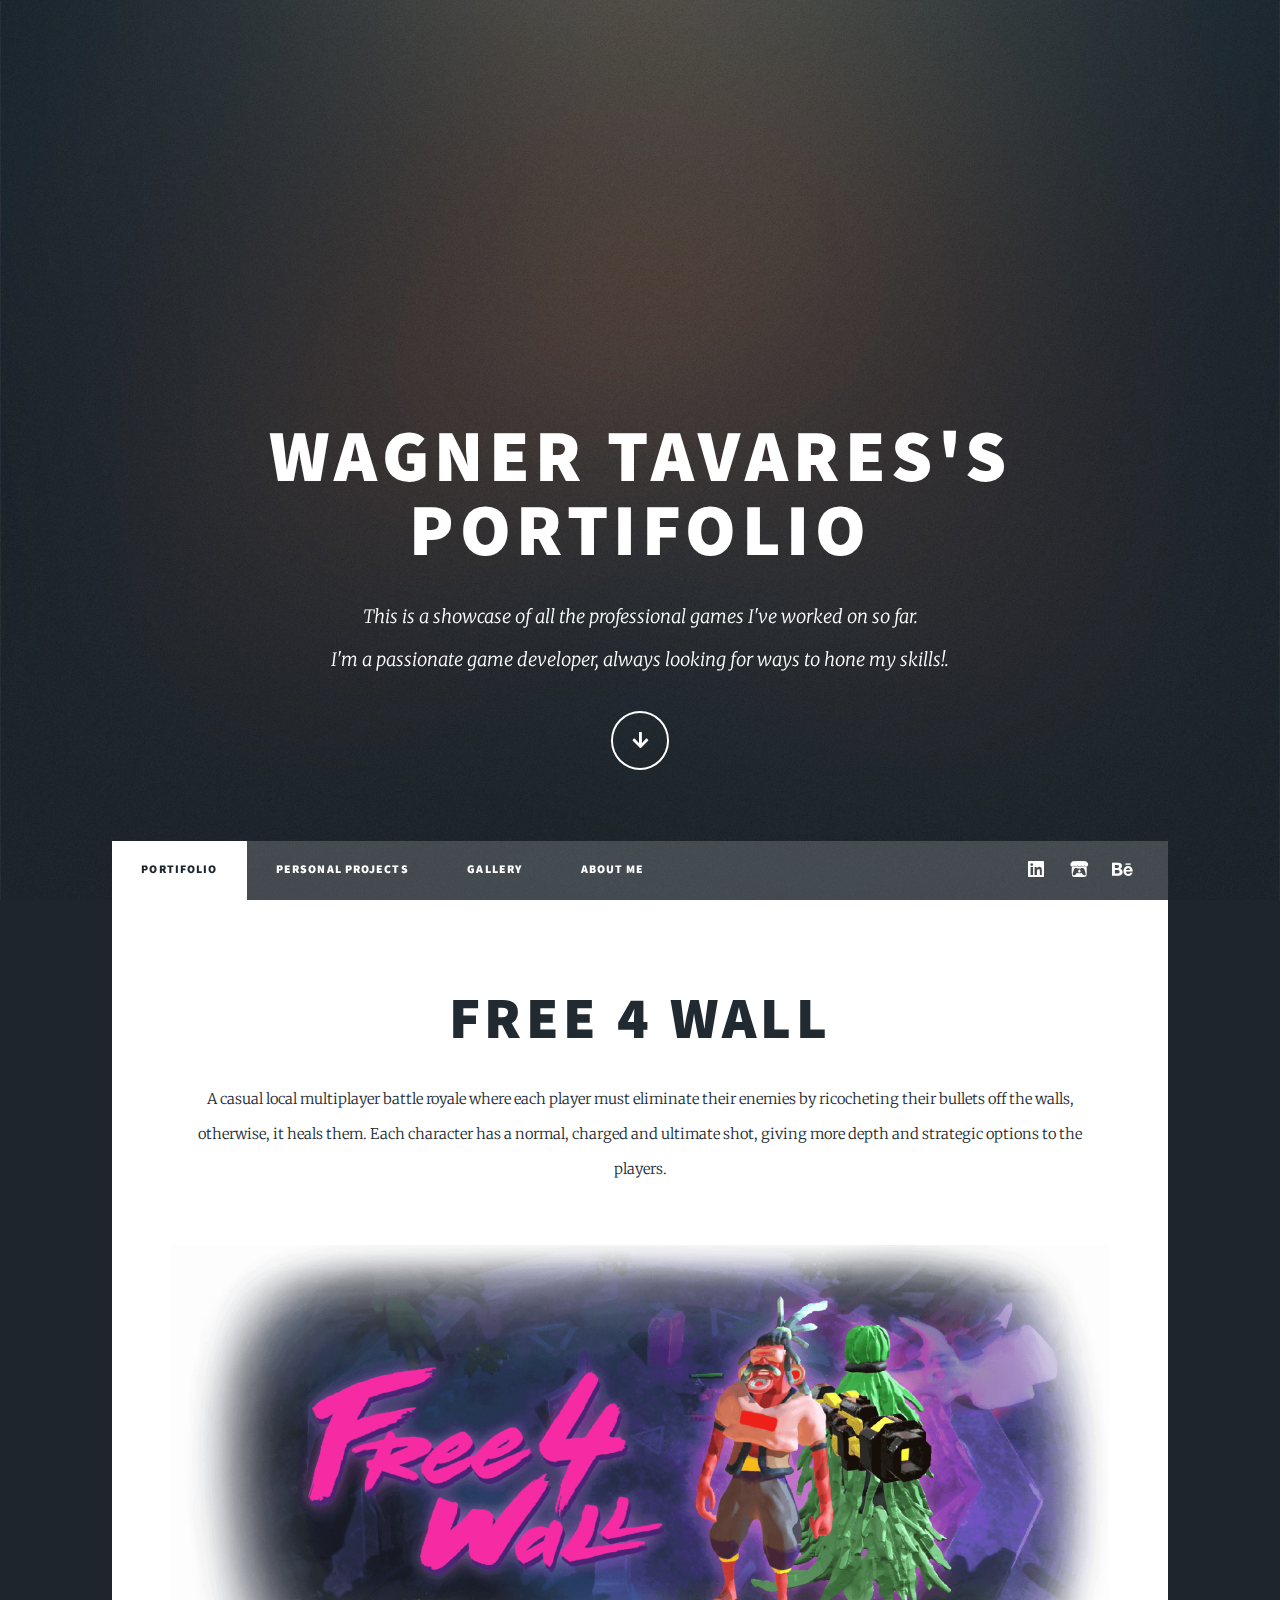
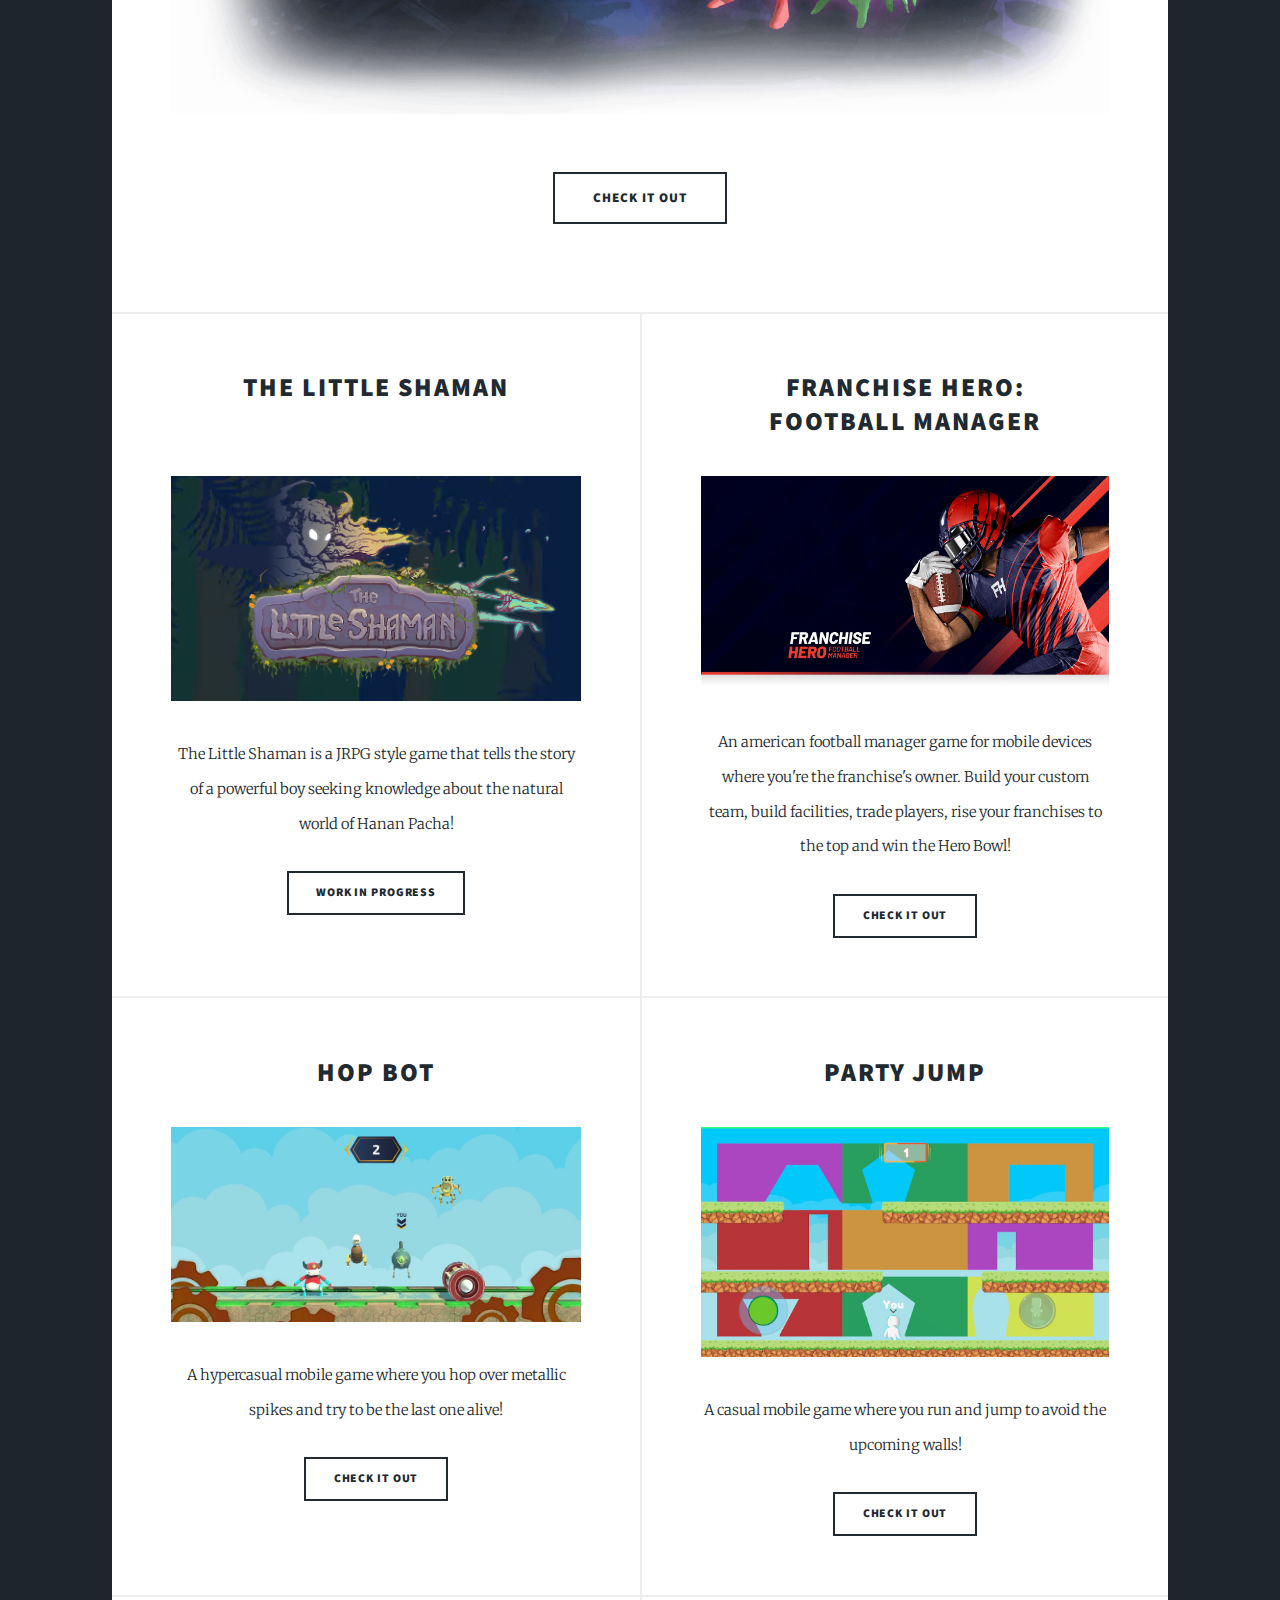
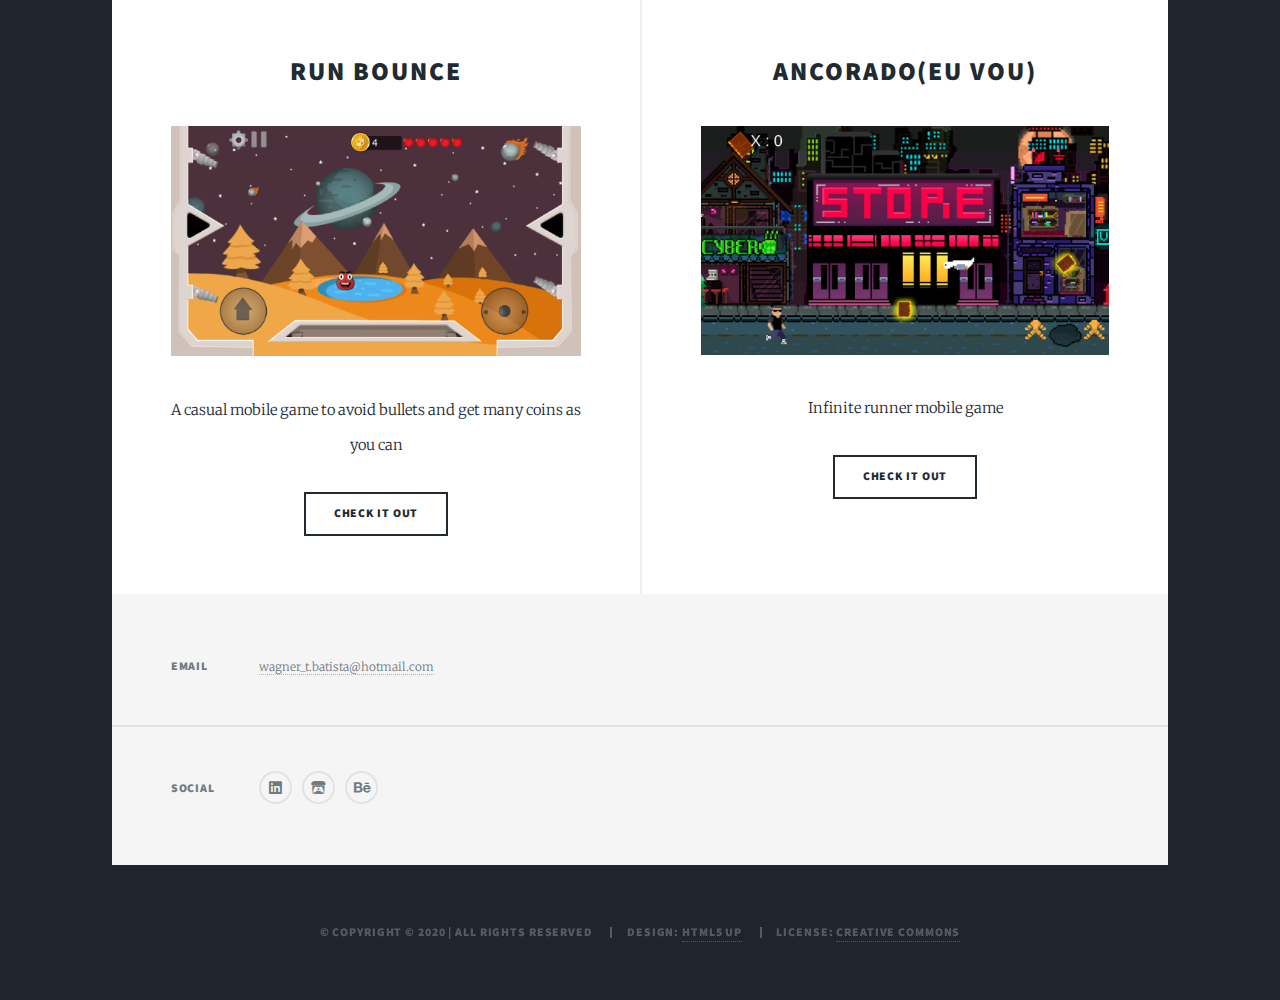
==== commit 9d0d5b19: "Update Gallery" ====
--- a/index.html
+++ b/index.html
@@ -35,9 +35,9 @@
 					<nav id="nav">
 						<ul class="links">
 							<li class="active"><a href="index.html">Portifolio</a></li>
-							<li><a href="generic.html">Personal Projects</a></li>
-							<li><a href="generic.html">Gallery</a></li>
-							<li><a href="elements.html">About Me</a></li>
+							<li><a href="personalProjects.html">Personal Projects</a></li>
+							<li><a href="galery.html">Gallery</a></li>
+							<li><a href="aboutMe.html">About Me</a></li>
 						</ul>
 						<ul class="icons">
 							<!--<li><a href="#" class="icon brands fa-twitter"><span class="label">Twitter</span></a></li>
@@ -46,6 +46,7 @@
 							<li><a href="#" class="icon brands fa-github"><span class="label">GitHub</span></a></li>-->
 							<li><a href="https://www.linkedin.com/in/wagner-tavares-batista-74a25413a/" class="icon brands alt fa-linkedin"><span class="label">GitHub</span></a></li>
 							<li><a href="https://wagnertb.itch.io" class="icon brands alt fa-itch-io"><span class="label">GitHub</span></a></li>
+							<li><a href="https://www.behance.net/wagnerTB" class="icon brands alt fa-behance"><span class="label">GitHub</span></a></li>
 						</ul>
 					</nav>
 
@@ -119,7 +120,7 @@
 										<h2><a href="https://play.google.com/store/apps/details?id=com.RunBounce">Run Bounce<br /></a></h2>
 									</header>
 									<a href="https://play.google.com/store/apps/details?id=com.RunBounce" class="image fit"><img src="images/runBounce.png" alt="" /></a>
-									<p style="text-align:center">A casual game to avoid bullets and get many coins as you can </p>
+									<p style="text-align:center">A casual mobile game to avoid bullets and get many coins as you can </p>
 									<ul class="actions special">
 										<li><a href="https://play.google.com/store/apps/details?id=com.RunBounce" class="button">Check it out</a></li>
 									</ul>
@@ -201,6 +202,7 @@
 									<li><a href="#" class="icon brands alt fa-github"><span class="label">GitHub</span></a></li>-->
 									<li><a href="https://www.linkedin.com/in/wagner-tavares-batista-74a25413a/" class="icon brands alt fa-linkedin"><span class="label">GitHub</span></a></li>
 									<li><a href="https://wagnertb.itch.io" class="icon brands alt fa-itch-io"><span class="label">GitHub</span></a></li>
+									<li><a href="https://www.behance.net/wagnerTB" class="icon brands alt fa-behance"><span class="label">GitHub</span></a></li>
 								</ul>
 							</section>
 						</section>
@@ -212,7 +214,7 @@
 							<li> &copy; Copyright &copy; 2020 | All Rights Reserved</li>
 							<li>Design: <a href="https://html5up.net">HTML5 UP</a></li>
 							<li>License: <a href="https://creativecommons.org/licenses/by/3.0/">CREATIVE COMMONS</a></li></ul>
-							</div>
+					</div>
 
 			</div>
 
@@ -225,5 +227,16 @@
 			<script src="assets/js/util.js"></script>
 			<script src="assets/js/main.js"></script>
 
+			<!-- Global site tag (gtag.js) - Google Analytics -->
+			<script async src="https://www.googletagmanager.com/gtag/js?id=UA-171785605-1"></script>
+			<script>
+			  window.dataLayer = window.dataLayer || [];
+			  function gtag(){dataLayer.push(arguments);}
+			  gtag('js', new Date());
+
+			  gtag('config', 'UA-171785605-1');
+			</script>
+
+
 	</body>
 </html>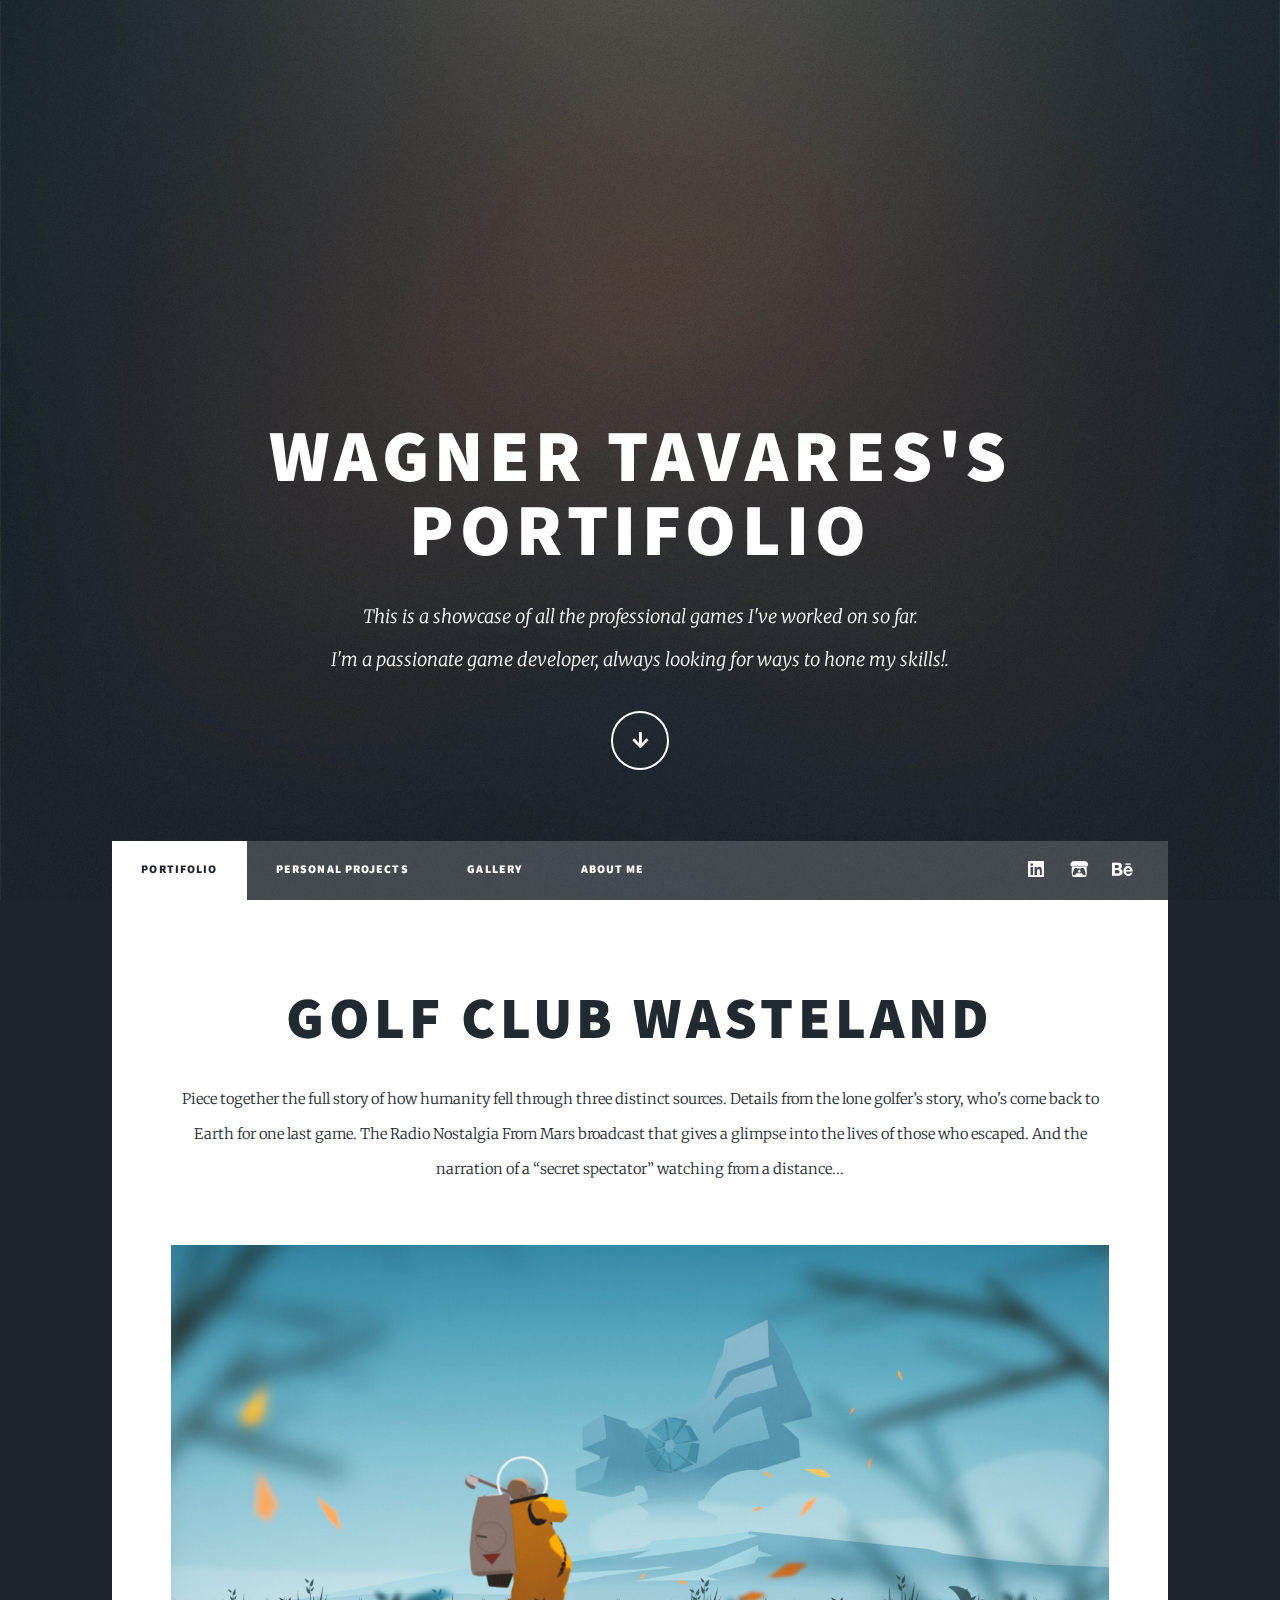
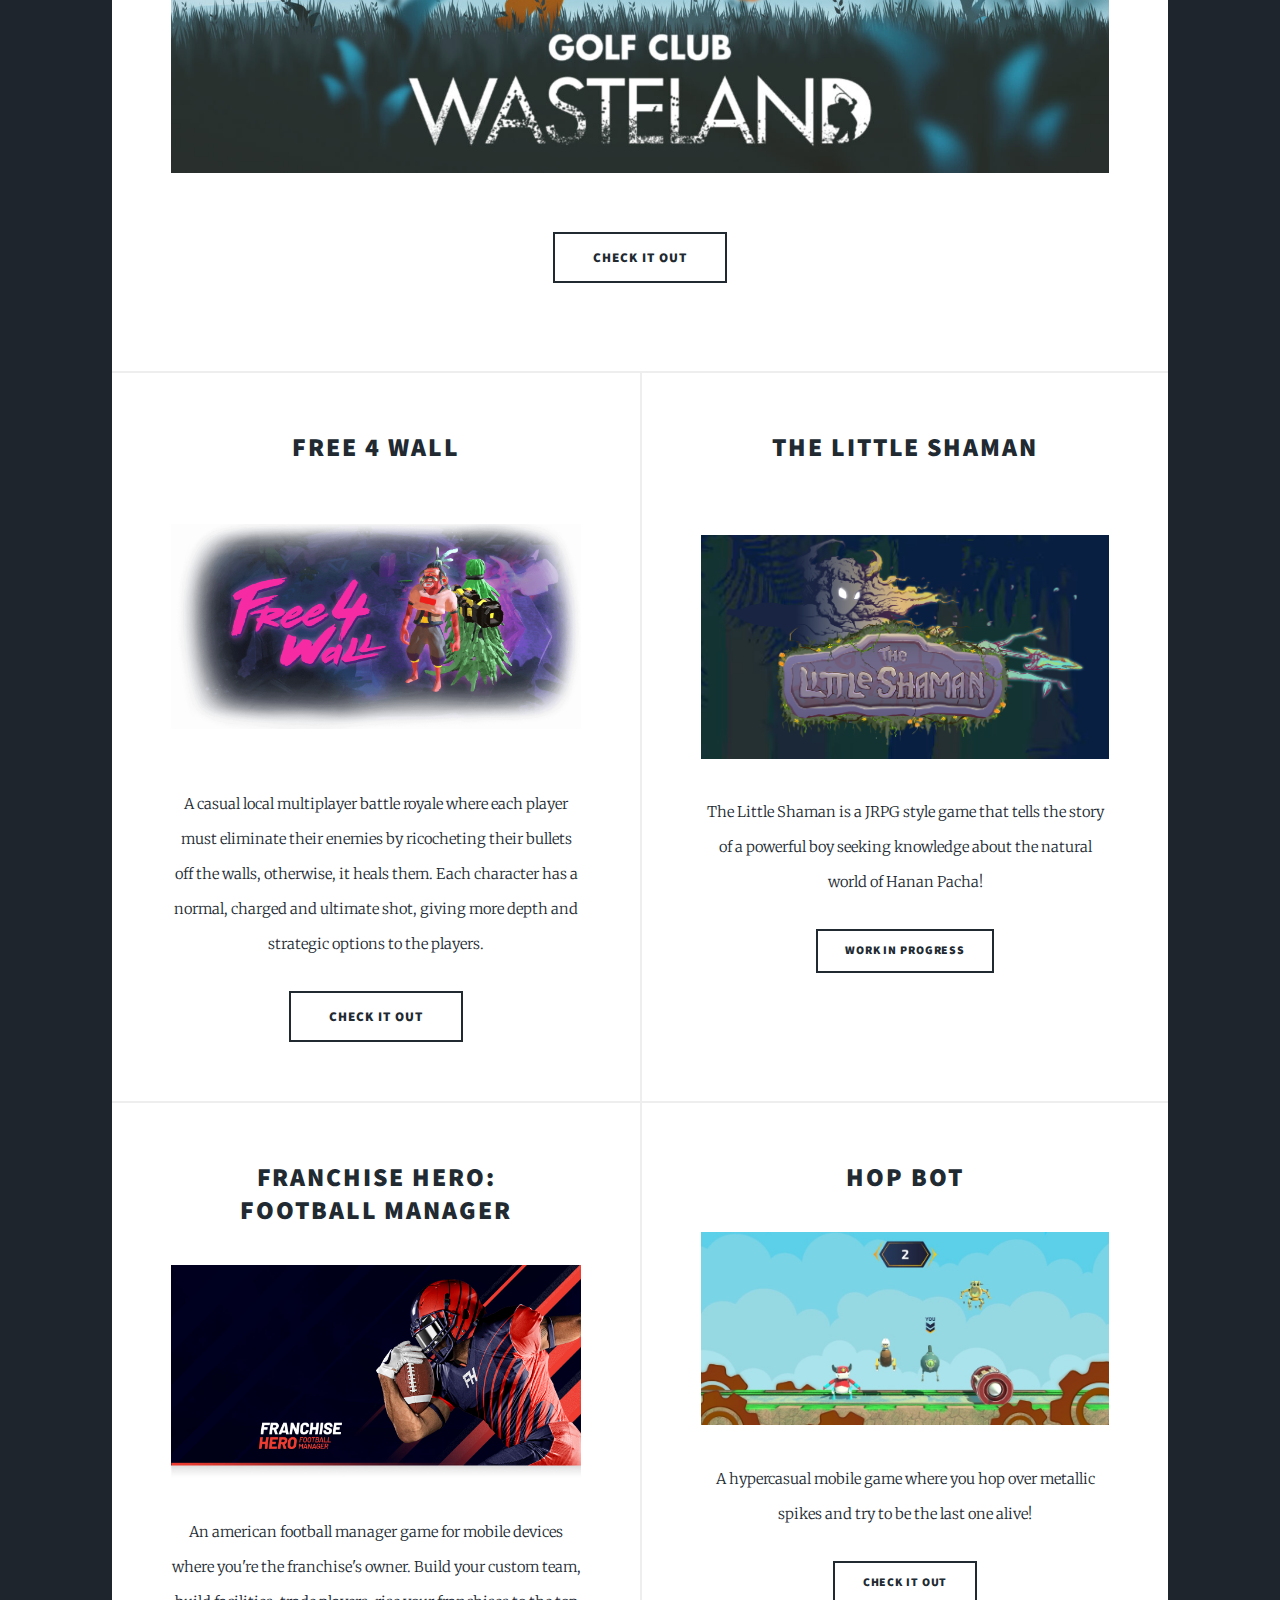
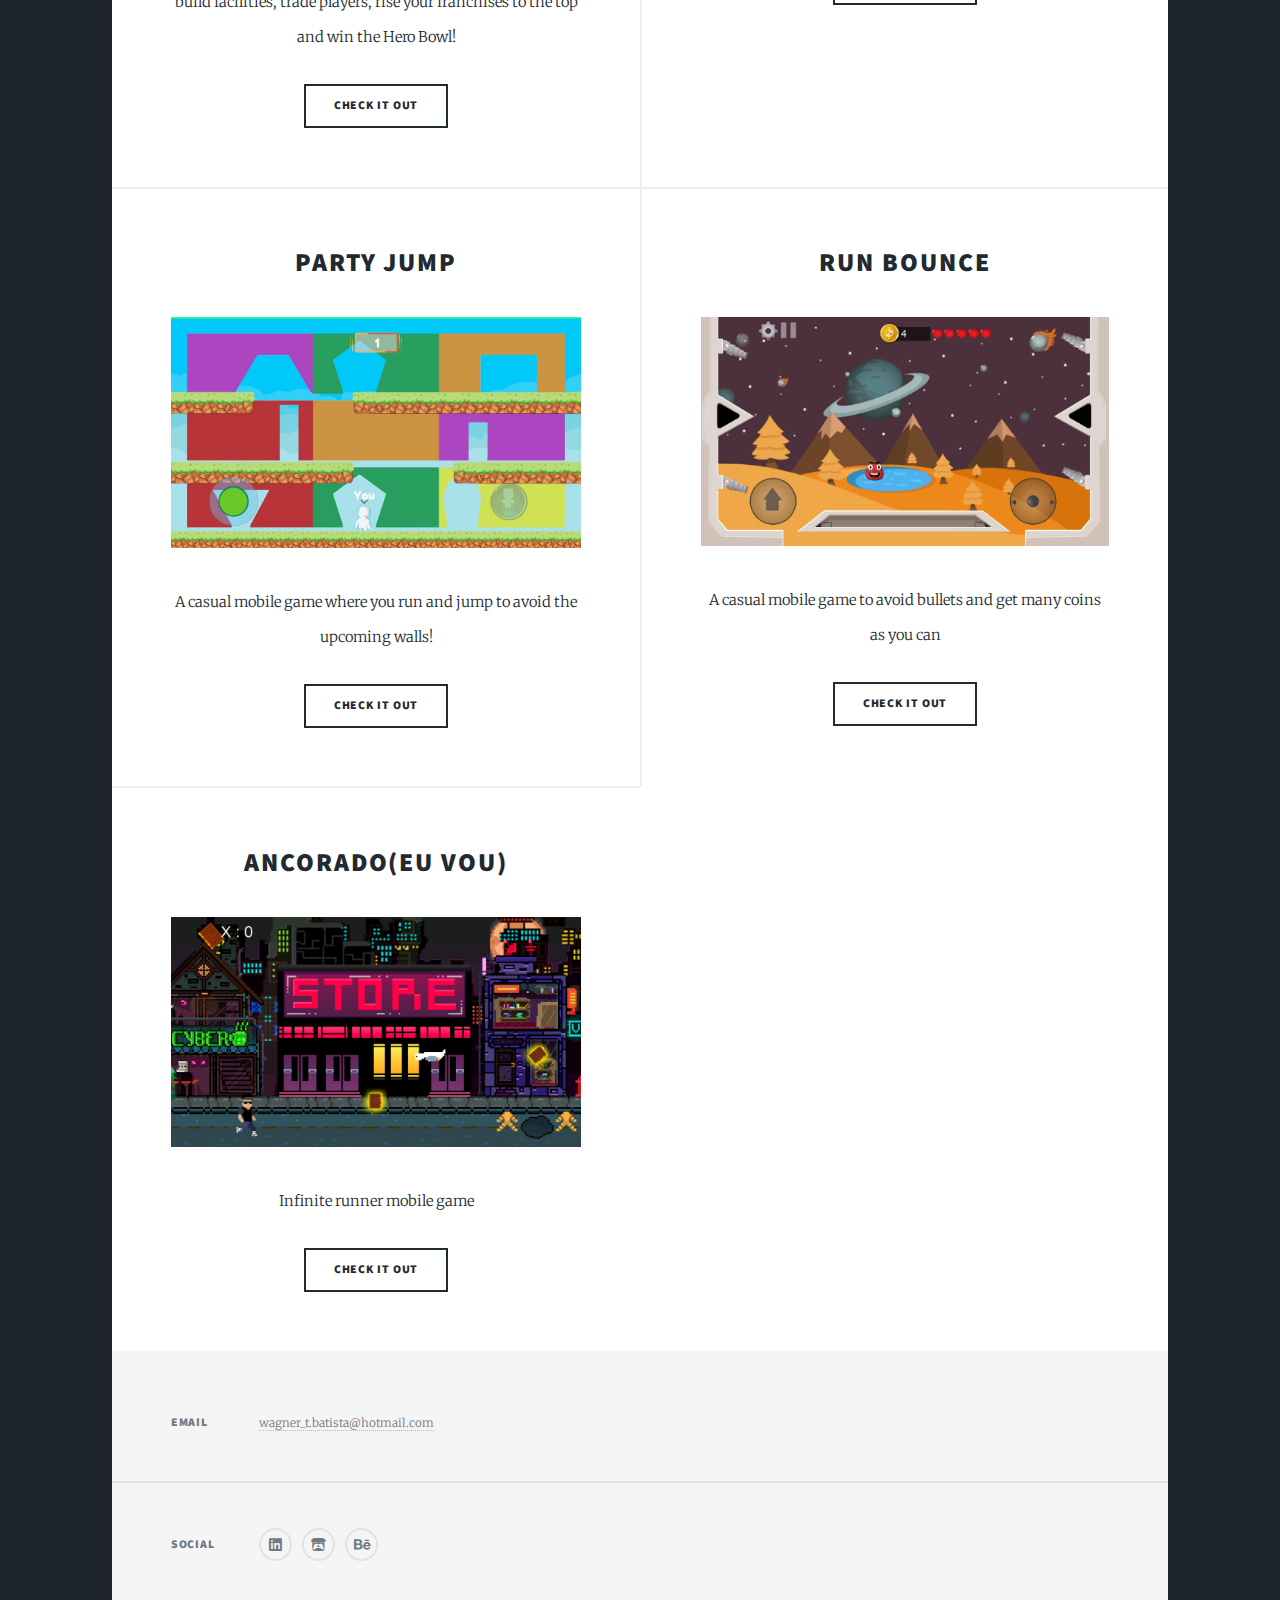
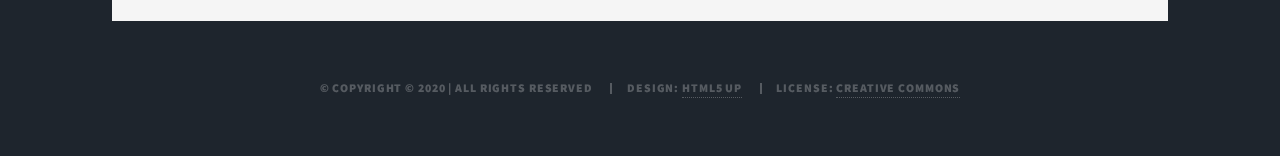
==== commit 7181dada: "Added golf club to the portifolio" ====
--- a/index.html
+++ b/index.html
@@ -36,14 +36,10 @@
 						<ul class="links">
 							<li class="active"><a href="index.html">Portifolio</a></li>
 							<li><a href="personalProjects.html">Personal Projects</a></li>
-							<li><a href="galery.html">Gallery</a></li>
+							<li><a href="gallery.html">Gallery</a></li>
 							<li><a href="aboutMe.html">About Me</a></li>
 						</ul>
 						<ul class="icons">
-							<!--<li><a href="#" class="icon brands fa-twitter"><span class="label">Twitter</span></a></li>
-							<li><a href="#" class="icon brands fa-facebook-f"><span class="label">Facebook</span></a></li>
-							<li><a href="#" class="icon brands fa-instagram"><span class="label">Instagram</span></a></li>
-							<li><a href="#" class="icon brands fa-github"><span class="label">GitHub</span></a></li>-->
 							<li><a href="https://www.linkedin.com/in/wagner-tavares-batista-74a25413a/" class="icon brands alt fa-linkedin"><span class="label">GitHub</span></a></li>
 							<li><a href="https://wagnertb.itch.io" class="icon brands alt fa-itch-io"><span class="label">GitHub</span></a></li>
 							<li><a href="https://www.behance.net/wagnerTB" class="icon brands alt fa-behance"><span class="label">GitHub</span></a></li>
@@ -57,21 +53,38 @@
 							<article class="post featured">
 								<header class="major">
 									<!--<span class="date">April 25, 2017</span>-->
-									<h2><a href="https://atillagallio.itch.io/free4wall">Free 4 Wall</h2>
-									<p style="text-align:center">A casual local multiplayer battle royale where each player must eliminate their enemies by ricocheting their bullets off the walls,
-									 otherwise, it heals them. Each character has a normal, charged and ultimate shot, giving more depth and strategic options to the players.</p>
+									<h2><a href="https://store.steampowered.com/app/1556870/Golf_Club_Wasteland/">Golf Club Wasteland</h2>
+									<p style="text-align:center">Piece together the full story of how humanity fell through three distinct sources. 
+										Details from the lone golfer’s story, who's come back to Earth for one last game. The Radio Nostalgia From 
+										Mars broadcast that gives a glimpse into the lives of those who escaped. And the narration of a “secret spectator” 
+										watching from a distance...</p>
 								</header>
-								<a href="https://atillagallio.itch.io/free4wall" class="image main"><img src="images/F4W.png" alt="" /></a>
+								<a href="https://store.steampowered.com/app/1556870/Golf_Club_Wasteland/" class="image main"><img src="images/Golf_Club_Wasteland.jpg" alt="" /></a>
 								<ul class="actions special">
-									<li><a href="https://atillagallio.itch.io/free4wall" class="button large">CHECK IT OUT</a></li>
+									<li><a href="https://store.steampowered.com/app/1556870/Golf_Club_Wasteland/" class="button large">CHECK IT OUT</a></li>
 								</ul>
 							</article>
 
+						
+
 						<!-- Posts -->
 							<section class="posts">
 								<article>
-									<header>
-										<!--<span class="date">April 7, 2017</span>-->
+									<header class="major">
+										<!--<span class="date">April 25, 2017</span>-->
+										<h2><a href="https://atillagallio.itch.io/free4wall">Free 4 Wall</h2>
+											
+										   </header>
+									<a href="https://atillagallio.itch.io/free4wall" class="image main"><img src="images/F4W.png" alt="" /></a>
+									<p style="text-align:center">A casual local multiplayer battle royale where each player must eliminate their enemies by ricocheting their bullets off the walls,
+										otherwise, it heals them. Each character has a normal, charged and ultimate shot, giving more depth and strategic options to the players.</p>
+									<ul class="actions special">
+										<li><a href="https://atillagallio.itch.io/free4wall" class="button large">CHECK IT OUT</a></li>
+									</ul>
+								</article>
+
+								<article>
+									<header>
 										<h2><a href="#">The Little Shaman<br>&nbsp;</a></h2>
 									</header>
 									<a href="http://urucagames.com.br" class="image fit"><img src="images/Shaman.png" alt="" /></a>
@@ -80,9 +93,9 @@
 										<li><a href="http://urucagames.com.br" class="button">Work in Progress</a></li>
 									</ul>
 								</article>
-								<article>
-									<header>
-										<!--<span class="date">April 24, 2017</span>-->
+
+								<article>
+									<header>
 										<h2><a href="https://play.google.com/store/apps/details?id=com.Craniolabs.FranchiseHero">FRANCHISE HERO:<br />
 										FOOTBALL MANAGER</a></h2>
 									</header>
@@ -92,9 +105,9 @@
 										<li><a href="https://play.google.com/store/apps/details?id=com.Craniolabs.FranchiseHero" class="button">Check it out</a></li>
 									</ul>
 								</article>
-								<article>
-									<header>
-										<!--<span class="date">April 22, 2017</span>-->
+
+								<article>
+									<header>
 										<h2><a href="https://play.google.com/store/apps/details?id=com.Craniolabs.HopBot">Hop bot</h2>
 									</header>
 									<a href="https://play.google.com/store/apps/details?id=com.Craniolabs.HopBot" class="image fit"><img src="images/hopbot_banner.jpg" alt="" /></a>
@@ -103,9 +116,9 @@
 										<li><a href="https://play.google.com/store/apps/details?id=com.Craniolabs.HopBot" class="button">Check it out</a></li>
 									</ul>
 								</article>
-								<article>
-									<header>
-										<!--<span class="date">April 18, 2017</span>-->
+
+								<article>
+									<header>
 										<h2><a href="https://play.google.com/store/apps/details?id=com.Craniolabs.PartyJump">Party Jump<br /></a></h2>
 									</header>
 									<a href="https://play.google.com/store/apps/details?id=com.Craniolabs.PartyJump" class="image fit"><img src="images/partyjump_banner.jpg" alt="" /></a>
@@ -114,9 +127,9 @@
 										<li><a href="https://play.google.com/store/apps/details?id=com.Craniolabs.PartyJump" class="button">Check it out</a></li>
 									</ul>
 								</article>
-								<article>
-									<header>
-										<!--<span class="date">April 14, 2017</span>-->
+
+								<article>
+									<header>
 										<h2><a href="https://play.google.com/store/apps/details?id=com.RunBounce">Run Bounce<br /></a></h2>
 									</header>
 									<a href="https://play.google.com/store/apps/details?id=com.RunBounce" class="image fit"><img src="images/runBounce.png" alt="" /></a>
@@ -125,9 +138,9 @@
 										<li><a href="https://play.google.com/store/apps/details?id=com.RunBounce" class="button">Check it out</a></li>
 									</ul>
 								</article>
-								<article>
-									<header>
-										<!--<span class="date">April 11, 2017</span>-->
+
+								<article>
+									<header>
 										<h2><a href="https://play.google.com/store/apps/details?id=com.BugigangasStudio.Ancorado">Ancorado(eu vou)</a></h2>
 									</header>
 									<a href="https://play.google.com/store/apps/details?id=com.BugigangasStudio.Ancorado" class="image fit"><img src="images/Ancorado.png" alt="" /></a>
@@ -136,59 +149,13 @@
 										<li><a href="https://play.google.com/store/apps/details?id=com.BugigangasStudio.Ancorado" class="button">Check it out</a></li>
 									</ul>
 								</article>
-								
 							</section>
-
-						<!-- Footer -->
-						<!--	<footer>
-								<div class="pagination">
-									<!--<a href="#" class="previous">Prev</a>-->
-										<!--<a href="#" class="page active">1</a>
-									<a href="#" class="page">2</a>
-									<a href="#" class="page">3</a>
-									<span class="extra">&hellip;</span>
-									<a href="#" class="page">8</a>
-									<a href="#" class="page">9</a>
-									<a href="#" class="page">10</a>
-									<a href="#" class="next">Next</a>
-								</div>
-							</footer>-->
 
 					</div>
 
 				<!-- Footer -->
 					<footer id="footer">
-						<!--<section>
-							<form method="post" action="#">
-								<div class="fields">
-									<div class="field">
-										<label for="name">Name</label>
-										<input type="text" name="name" id="name" />
-									</div>
-									<div class="field">
-										<label for="email">Email</label>
-										<input type="text" name="email" id="email" />
-									</div>
-									<div class="field">
-										<label for="message">Message</label>
-										<textarea name="message" id="message" rows="3"></textarea>
-									</div>
-								</div>
-								<ul class="actions">
-									<li><input type="submit" value="Send Message" /></li>
-								</ul>
-							</form>
-						</section>-->
 						<section class="split contact">
-							<!--<section class="alt">
-								<h3>Address</h3>
-								<p>1234 Somewhere Road #87257<br />
-								Nashville, TN 00000-0000</p>
-							</section>
-							<section>
-								<h3>Phone</h3>
-								<p><a href="#">(000) 000-0000</a></p>
-							</section>-->
 							<section>
 								<h3>Email</h3>
 								<p><a href="#">wagner_t.batista@hotmail.com</a></p>
@@ -196,10 +163,6 @@
 							<section>
 								<h3>Social</h3>
 								<ul class="icons alt">
-									<!--<li><a href="#" class="icon brands alt fa-twitter"><span class="label">Twitter</span></a></li>
-									<li><a href="#" class="icon brands alt fa-facebook-f"><span class="label">Facebook</span></a></li>
-									<li><a href="#" class="icon brands alt fa-instagram"><span class="label">Instagram</span></a></li>
-									<li><a href="#" class="icon brands alt fa-github"><span class="label">GitHub</span></a></li>-->
 									<li><a href="https://www.linkedin.com/in/wagner-tavares-batista-74a25413a/" class="icon brands alt fa-linkedin"><span class="label">GitHub</span></a></li>
 									<li><a href="https://wagnertb.itch.io" class="icon brands alt fa-itch-io"><span class="label">GitHub</span></a></li>
 									<li><a href="https://www.behance.net/wagnerTB" class="icon brands alt fa-behance"><span class="label">GitHub</span></a></li>
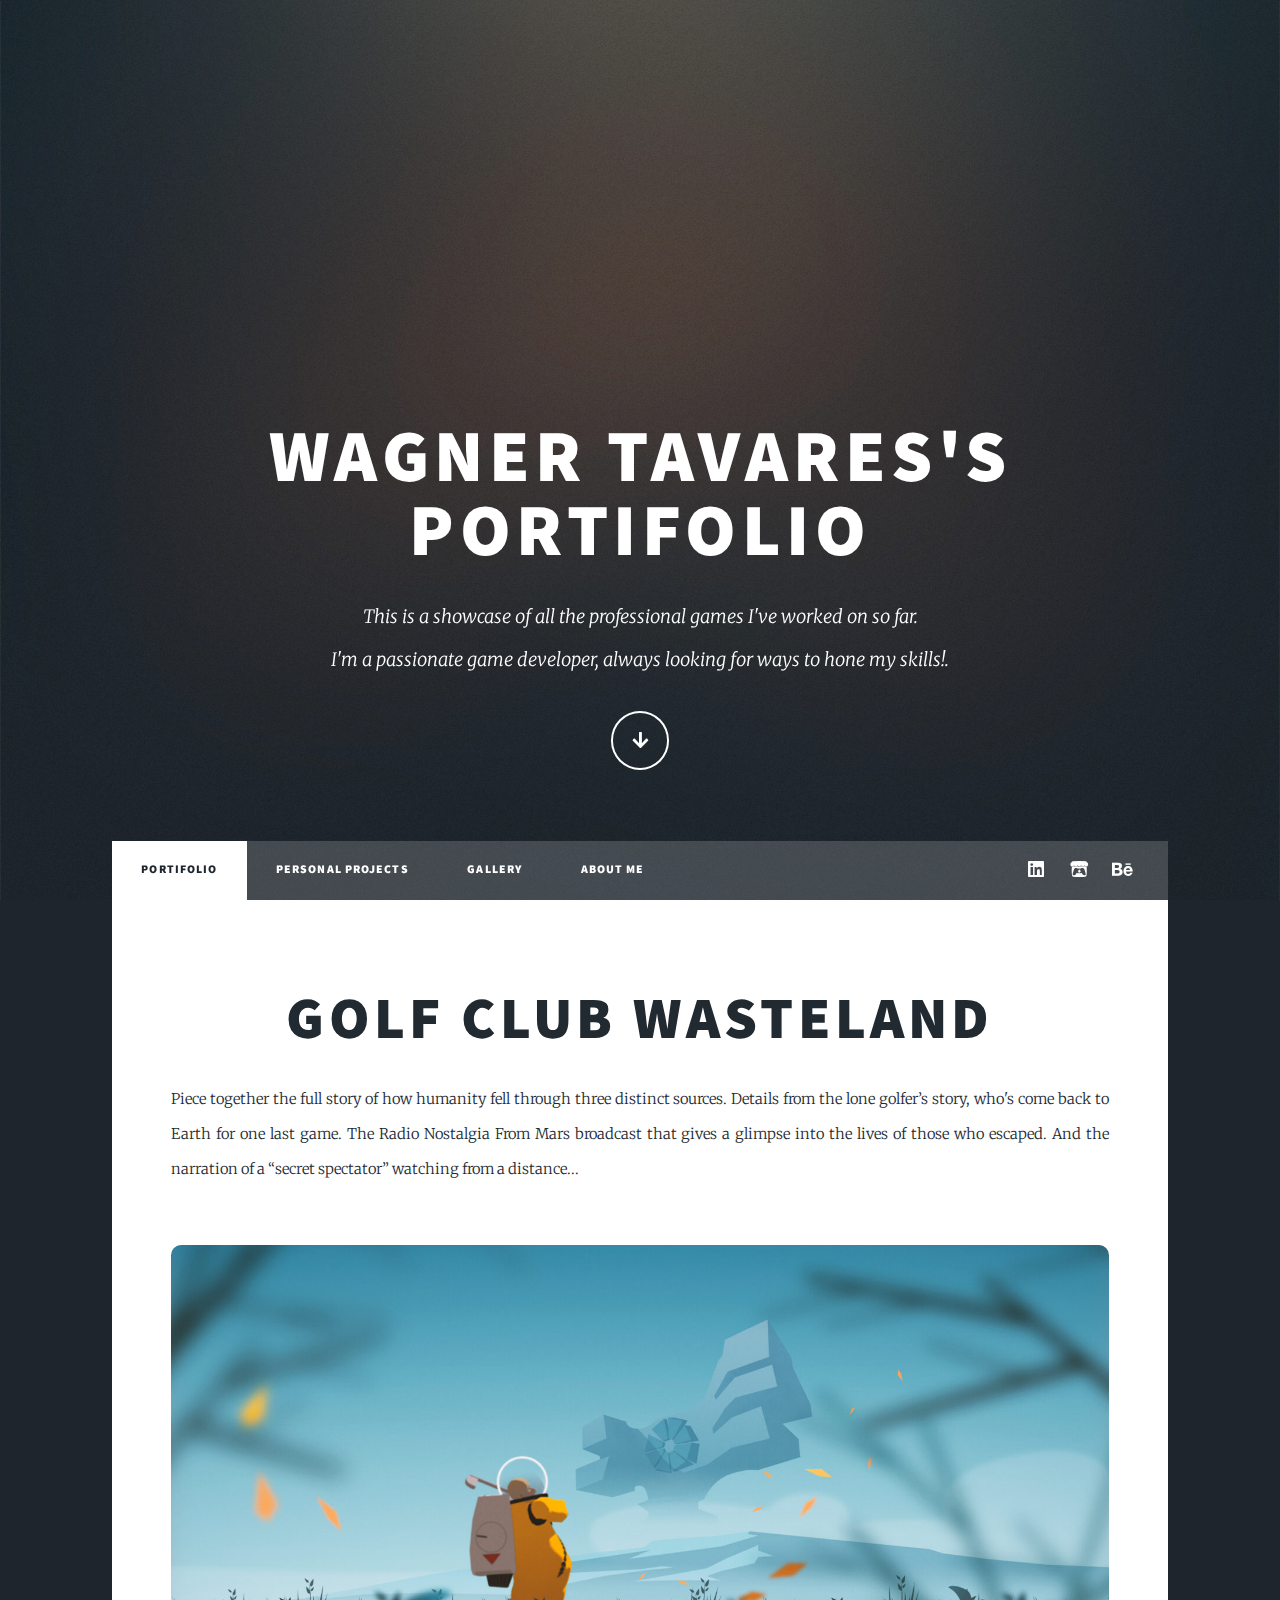
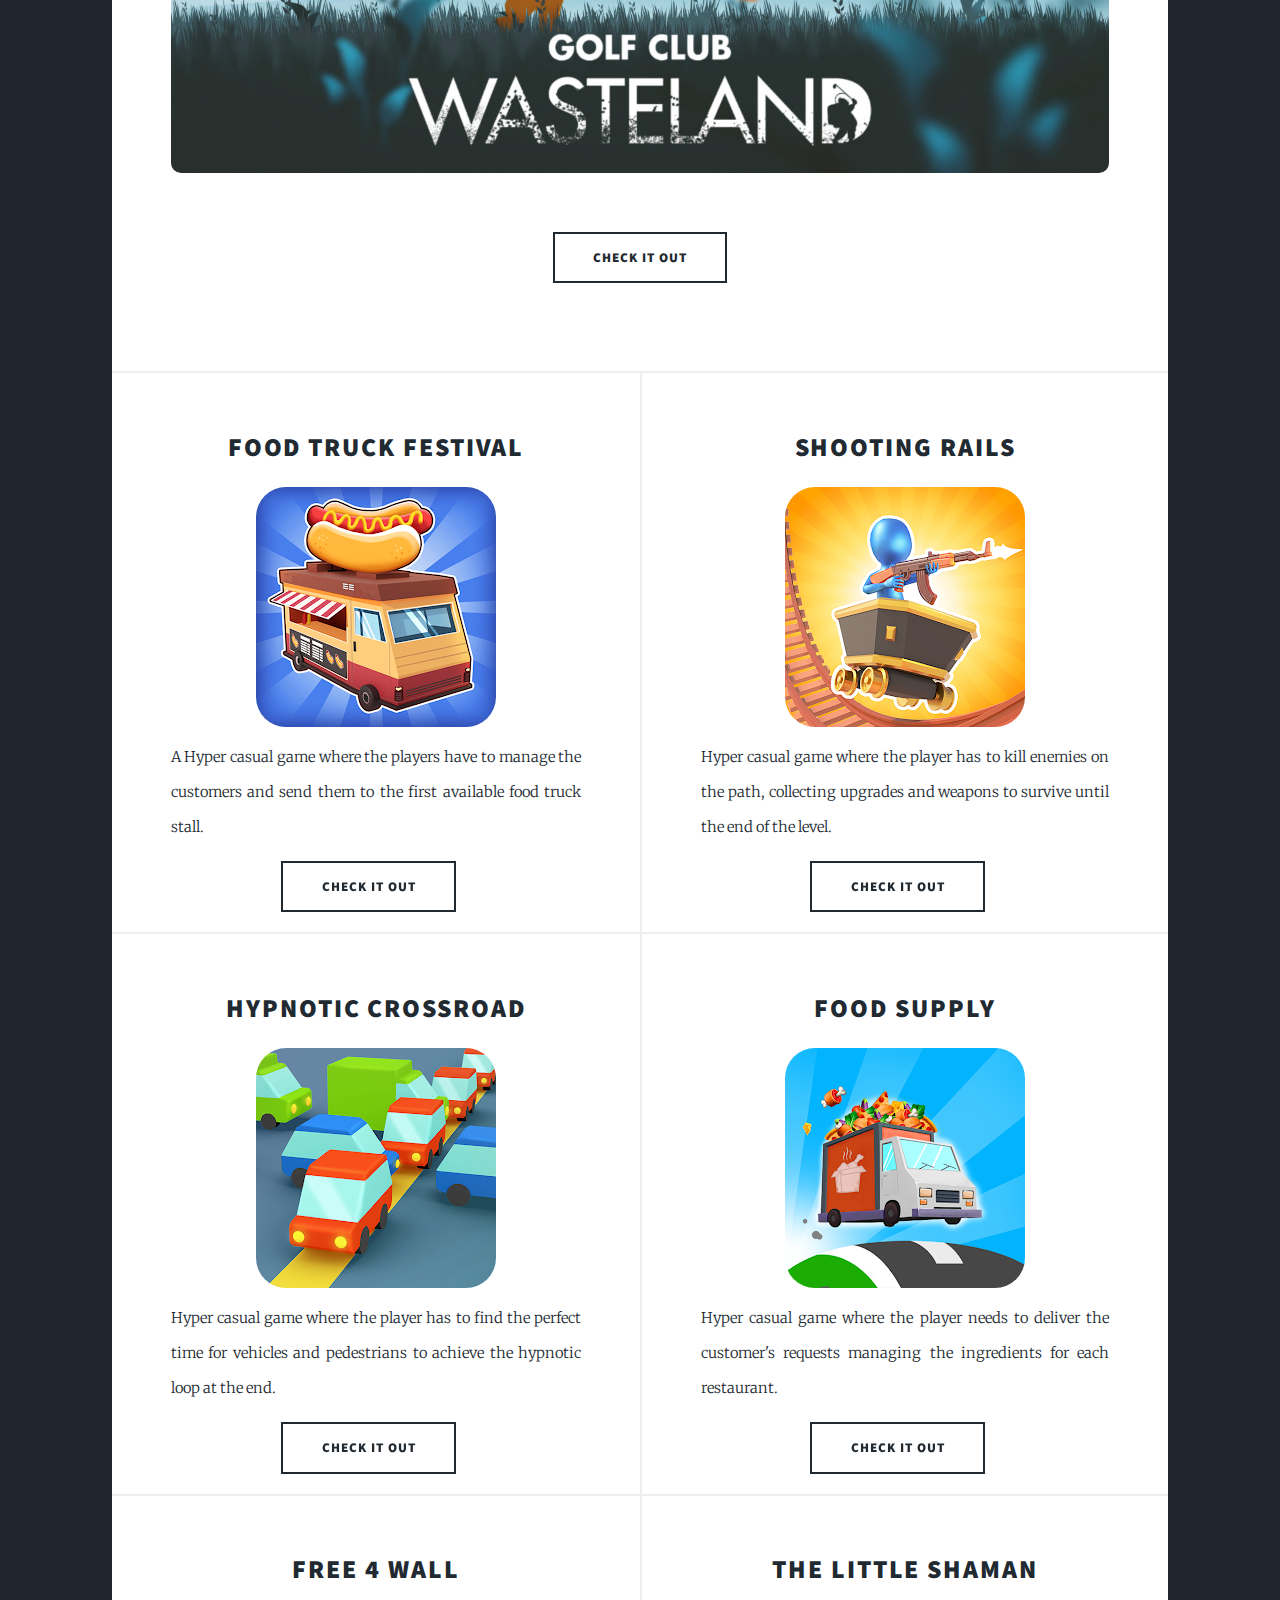
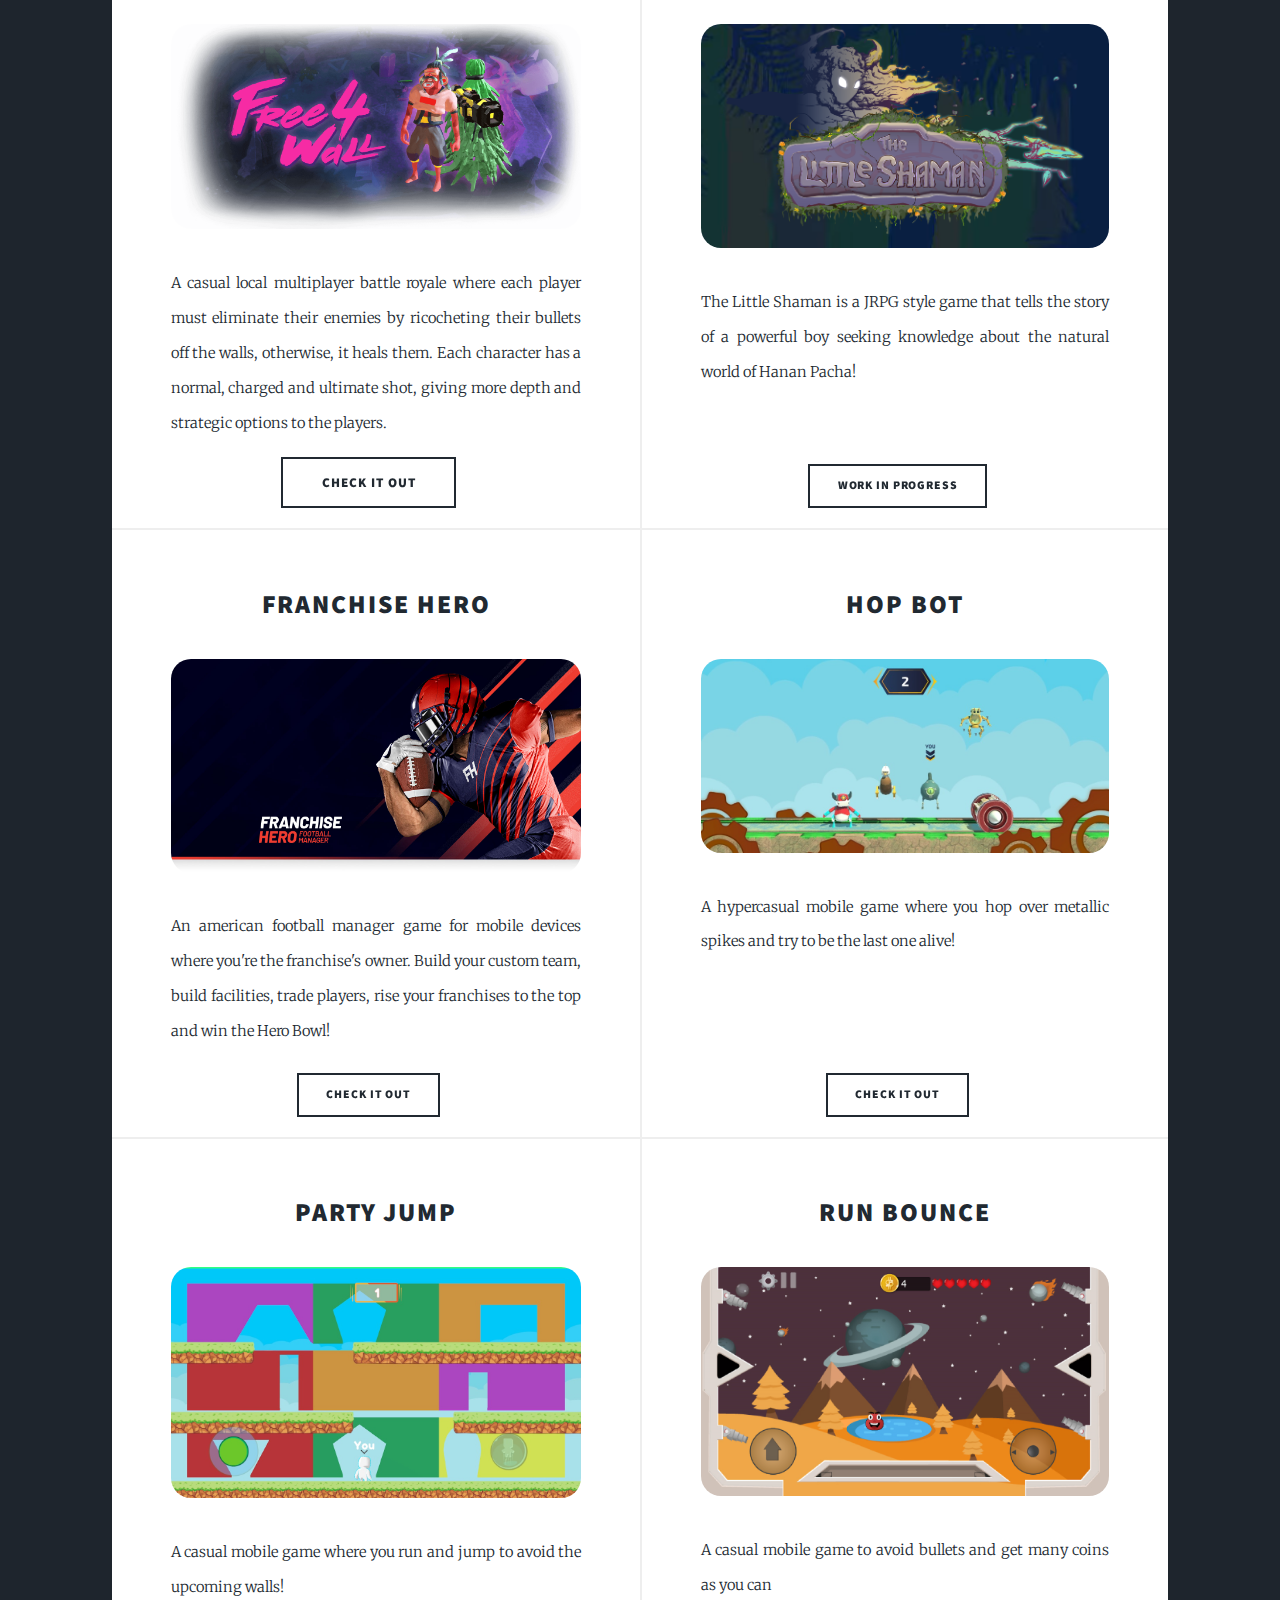
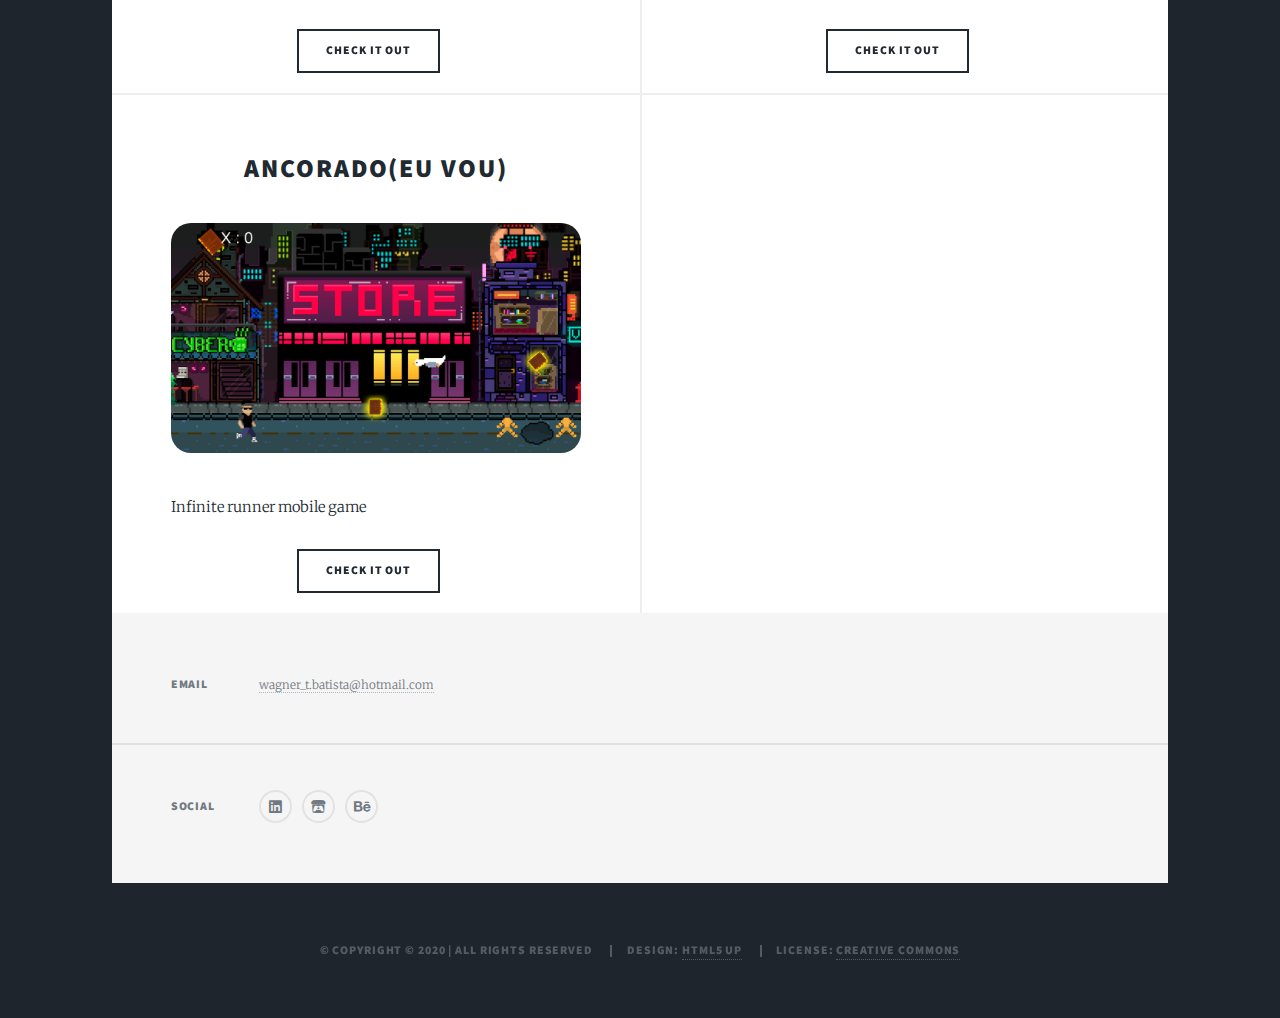
==== commit 2793df08: "Added more projects to portifolio" ====
--- a/index.html
+++ b/index.html
@@ -54,7 +54,7 @@
 								<header class="major">
 									<!--<span class="date">April 25, 2017</span>-->
 									<h2><a href="https://store.steampowered.com/app/1556870/Golf_Club_Wasteland/">Golf Club Wasteland</h2>
-									<p style="text-align:center">Piece together the full story of how humanity fell through three distinct sources. 
+									<p>Piece together the full story of how humanity fell through three distinct sources. 
 										Details from the lone golfer’s story, who's come back to Earth for one last game. The Radio Nostalgia From 
 										Mars broadcast that gives a glimpse into the lives of those who escaped. And the narration of a “secret spectator” 
 										watching from a distance...</p>
@@ -65,43 +65,93 @@
 								</ul>
 							</article>
 
-						
-
 						<!-- Posts -->
 							<section class="posts">
-								<article>
-									<header class="major">
+
+								<article>
+									<header >
+										<!--<span class="date">April 25, 2017</span>-->
+										<h2><a href="https://play.google.com/store/apps/details?id=games.midnite.ftf&gl=US">Food Truck Festival</h2>
+											
+										   </header>
+									<a href="https://play.google.com/store/apps/details?id=games.midnite.ftf&gl=US" class="image icon"><img src="images/foodTruckFestival.webp" alt="" /></a>
+									<p>A Hyper casual game where the players have to manage the customers and send them to the first available food truck stall. </p>
+									<ul class="actions bottom">
+										<li><a href="https://play.google.com/store/apps/details?id=games.midnite.ftf&gl=US" class="button large">CHECK IT OUT</a></li>
+									</ul>
+								</article>
+
+								<article>
+									<header >
+										<!--<span class="date">April 25, 2017</span>-->
+										<h2><a href="https://play.google.com/store/apps/details?id=games.midnite.shr">Shooting Rails</h2>
+											
+										   </header>
+									<a href="https://play.google.com/store/apps/details?id=games.midnite.shr"class="image icon"><img src="images/shootingRails.webp" alt="" /></a>
+									<p>Hyper casual game where the player has to kill enemies on the path, collecting upgrades and weapons to survive until the end of the level.</p>
+									<ul class="actions bottom">
+										<li><a href="https://play.google.com/store/apps/details?id=games.midnite.shr" class="button large">CHECK IT OUT</a></li>
+									</ul>
+								</article>
+
+								<article>
+									<header >
+										<!--<span class="date">April 25, 2017</span>-->
+										<h2><a href="https://play.google.com/store/apps/details/Hypnotic_Crossroad?id=games.midnite.hyc&gl=US">Hypnotic Crossroad</h2>
+											
+										   </header>
+									<a href="https://play.google.com/store/apps/details/Hypnotic_Crossroad?id=games.midnite.hyc&gl=US"class="image icon"><img src="images/hypnoticCrossroad.webp" alt="" /></a>
+									<p>Hyper casual game where the player has to find the perfect time for vehicles and pedestrians to achieve the hypnotic loop at the end.</p>
+									<ul class="actions bottom">
+										<li><a href="https://play.google.com/store/apps/details/Hypnotic_Crossroad?id=games.midnite.hyc&gl=US" class="button large">CHECK IT OUT</a></li>
+									</ul>
+								</article>
+
+								<article>
+									<header >
+										<!--<span class="date">April 25, 2017</span>-->
+										<h2><a href="https://play.google.com/store/apps/details?id=games.midnite.fos&hl=en&gl=US">Food Supply</h2>
+											
+										   </header>
+									<a href="https://play.google.com/store/apps/details?id=games.midnite.fos&hl=en&gl=US"class="image icon"><img src="images/foodSupplywebp.webp" alt="" /></a>
+									<p>Hyper casual game where the player needs to deliver the customer's requests managing the ingredients for each restaurant.</p>
+									<ul class="actions bottom">
+										<li><a href="https://play.google.com/store/apps/details?id=games.midnite.fos&hl=en&gl=US" class="button large">CHECK IT OUT</a></li>
+									</ul>
+								</article>
+
+								<article>
+									<header >
 										<!--<span class="date">April 25, 2017</span>-->
 										<h2><a href="https://atillagallio.itch.io/free4wall">Free 4 Wall</h2>
 											
 										   </header>
-									<a href="https://atillagallio.itch.io/free4wall" class="image main"><img src="images/F4W.png" alt="" /></a>
-									<p style="text-align:center">A casual local multiplayer battle royale where each player must eliminate their enemies by ricocheting their bullets off the walls,
+									<a href="https://atillagallio.itch.io/free4wall" class="image fit"><img src="images/F4W.png" alt="" /></a>
+									<p>A casual local multiplayer battle royale where each player must eliminate their enemies by ricocheting their bullets off the walls,
 										otherwise, it heals them. Each character has a normal, charged and ultimate shot, giving more depth and strategic options to the players.</p>
-									<ul class="actions special">
+									<ul class="actions bottom">
 										<li><a href="https://atillagallio.itch.io/free4wall" class="button large">CHECK IT OUT</a></li>
 									</ul>
 								</article>
 
 								<article>
 									<header>
-										<h2><a href="#">The Little Shaman<br>&nbsp;</a></h2>
+										<h2><a href="#">The Little Shaman</a></h2>
 									</header>
 									<a href="http://urucagames.com.br" class="image fit"><img src="images/Shaman.png" alt="" /></a>
-									<p style="text-align:center">The Little Shaman is a JRPG style game that tells the story of a powerful boy seeking knowledge about the natural world of Hanan Pacha! </p>
-									<ul class="actions special">
+									<p>The Little Shaman is a JRPG style game that tells the story of a powerful boy seeking knowledge about the natural world of Hanan Pacha! </p>
+									<ul class="actions bottom">
 										<li><a href="http://urucagames.com.br" class="button">Work in Progress</a></li>
 									</ul>
 								</article>
 
 								<article>
 									<header>
-										<h2><a href="https://play.google.com/store/apps/details?id=com.Craniolabs.FranchiseHero">FRANCHISE HERO:<br />
-										FOOTBALL MANAGER</a></h2>
+										<h2><a href="https://play.google.com/store/apps/details?id=com.Craniolabs.FranchiseHero">FRANCHISE HERO</h2>
 									</header>
 									<a href="https://play.google.com/store/apps/details?id=com.Craniolabs.FranchiseHero" class="image fit"><img src="images/fh_banner.jpg" alt="" /></a>
-									<p style="text-align:center">An american football manager game for mobile devices where you're the franchise's owner. Build your custom team, build facilities, trade players, rise your franchises to the top and win the Hero Bowl!</p>
-									<ul class="actions special">
+									<p>An american football manager game for mobile devices where you're the franchise's owner. Build your custom team, build facilities, trade players, rise your franchises to the top and win the Hero Bowl!</p>
+									<ul class="actions bottom">
 										<li><a href="https://play.google.com/store/apps/details?id=com.Craniolabs.FranchiseHero" class="button">Check it out</a></li>
 									</ul>
 								</article>
@@ -111,8 +161,8 @@
 										<h2><a href="https://play.google.com/store/apps/details?id=com.Craniolabs.HopBot">Hop bot</h2>
 									</header>
 									<a href="https://play.google.com/store/apps/details?id=com.Craniolabs.HopBot" class="image fit"><img src="images/hopbot_banner.jpg" alt="" /></a>
-									<p style="text-align:center">A hypercasual mobile game where you hop over metallic spikes and try to be the last one alive!</p>
-									<ul class="actions special">
+									<p>A hypercasual mobile game where you hop over metallic spikes and try to be the last one alive!</p>
+									<ul class="actions bottom">
 										<li><a href="https://play.google.com/store/apps/details?id=com.Craniolabs.HopBot" class="button">Check it out</a></li>
 									</ul>
 								</article>
@@ -122,8 +172,8 @@
 										<h2><a href="https://play.google.com/store/apps/details?id=com.Craniolabs.PartyJump">Party Jump<br /></a></h2>
 									</header>
 									<a href="https://play.google.com/store/apps/details?id=com.Craniolabs.PartyJump" class="image fit"><img src="images/partyjump_banner.jpg" alt="" /></a>
-									<p style="text-align:center">A casual mobile game where you run and jump to avoid the upcoming walls!</p>
-									<ul class="actions special">
+									<p>A casual mobile game where you run and jump to avoid the upcoming walls!</p>
+									<ul class="actions bottom">
 										<li><a href="https://play.google.com/store/apps/details?id=com.Craniolabs.PartyJump" class="button">Check it out</a></li>
 									</ul>
 								</article>
@@ -133,8 +183,8 @@
 										<h2><a href="https://play.google.com/store/apps/details?id=com.RunBounce">Run Bounce<br /></a></h2>
 									</header>
 									<a href="https://play.google.com/store/apps/details?id=com.RunBounce" class="image fit"><img src="images/runBounce.png" alt="" /></a>
-									<p style="text-align:center">A casual mobile game to avoid bullets and get many coins as you can </p>
-									<ul class="actions special">
+									<p>A casual mobile game to avoid bullets and get many coins as you can </p>
+									<ul class="actions bottom">
 										<li><a href="https://play.google.com/store/apps/details?id=com.RunBounce" class="button">Check it out</a></li>
 									</ul>
 								</article>
@@ -144,9 +194,20 @@
 										<h2><a href="https://play.google.com/store/apps/details?id=com.BugigangasStudio.Ancorado">Ancorado(eu vou)</a></h2>
 									</header>
 									<a href="https://play.google.com/store/apps/details?id=com.BugigangasStudio.Ancorado" class="image fit"><img src="images/Ancorado.png" alt="" /></a>
-									<p style="text-align:center">Infinite runner mobile game</p>
-									<ul class="actions special">
+									<p>Infinite runner mobile game</p>
+									<ul class="actions bottom">
 										<li><a href="https://play.google.com/store/apps/details?id=com.BugigangasStudio.Ancorado" class="button">Check it out</a></li>
+									</ul>
+								</article>
+
+								<article>
+									<header>
+										<h2><a href="#"></a></h2>
+									</header>
+									<a href="#" class="image fit"><img src="" alt="" /></a>
+									<p></p>
+									<ul class="actions bottom">
+										<!--<li><a href="#" class="button">Check it out</a></li>-->
 									</ul>
 								</article>
 							</section>
--- a/assets/css/main.css
+++ b/assets/css/main.css
@@ -2612,15 +2612,22 @@
 			top: 0.75rem;
 		}
 
+		.image.icon {
+			display: center;
+			border-radius: 30px;
+		}
+
 		.image.right {
 			float: right;
 			margin: 0 0 2rem 2rem;
 			top: 0.75rem;
 		}
 
+
 		.image.fit {
 			display: block;
 			margin: 2.5rem 0;
+			border-radius: 20px;
 			width: 100%;
 		}
 
@@ -2635,6 +2642,7 @@
 		.image.main {
 			display: block;
 			margin: 4rem 0;
+			border-radius: 10px;
 			width: 100%;
 		}
 
@@ -2656,6 +2664,13 @@
 				margin: 2rem 0;
 			}
 
+		}
+
+		@media screen and (max-width: 200px) {
+
+			.image.icon {
+				margin: 4rem 0;
+			}
 		}
 
 	a.image {
@@ -2692,6 +2707,14 @@
 		ul.actions li {
 			padding: 0 0 0 1rem;
 			vertical-align: middle;
+		}
+
+		ul.actions.bottom{
+			width: 100%;
+			position: absolute;
+			justify-content: center;
+			bottom: 20px;
+			left:0;
 		}
 
 		ul.actions.special {
@@ -2905,6 +2928,10 @@
 
 	section.special, article.special {
 		text-align: center;
+	}
+
+	article{
+		position: relative;
 	}
 
 	header {
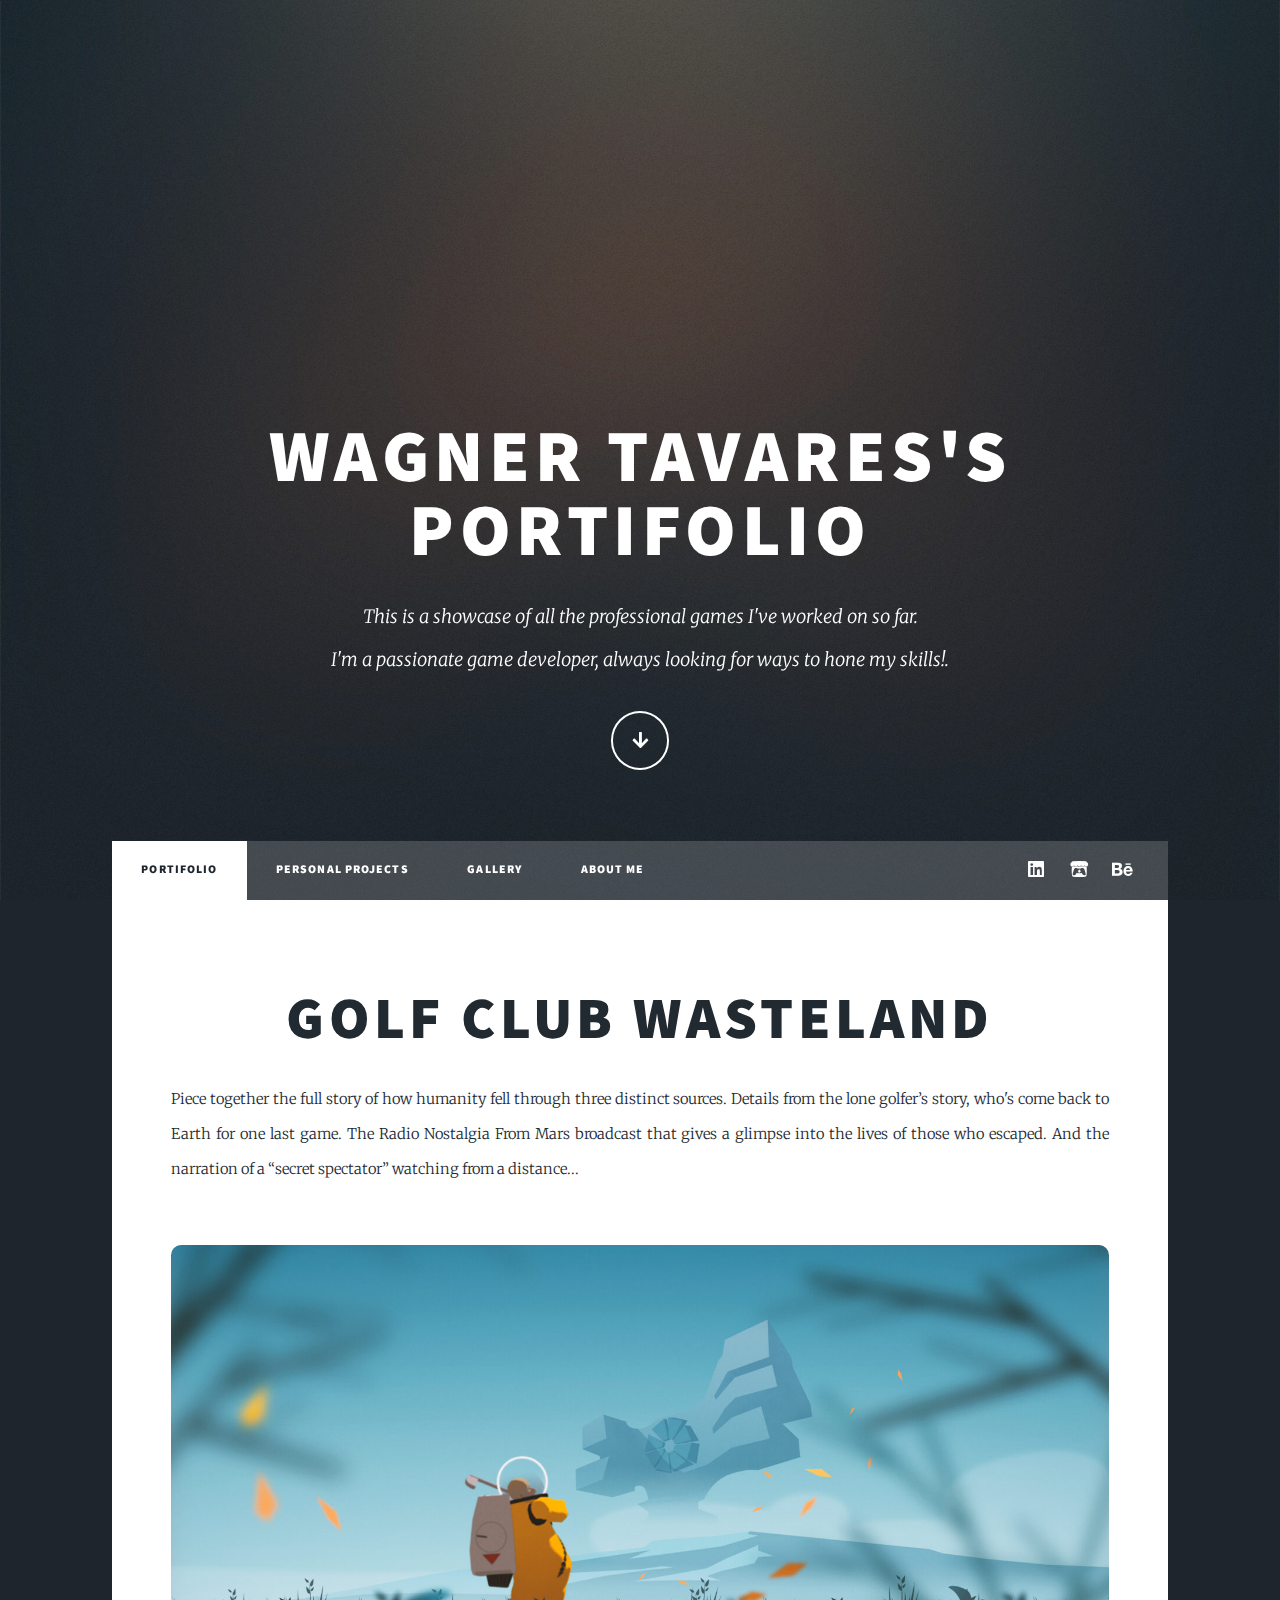
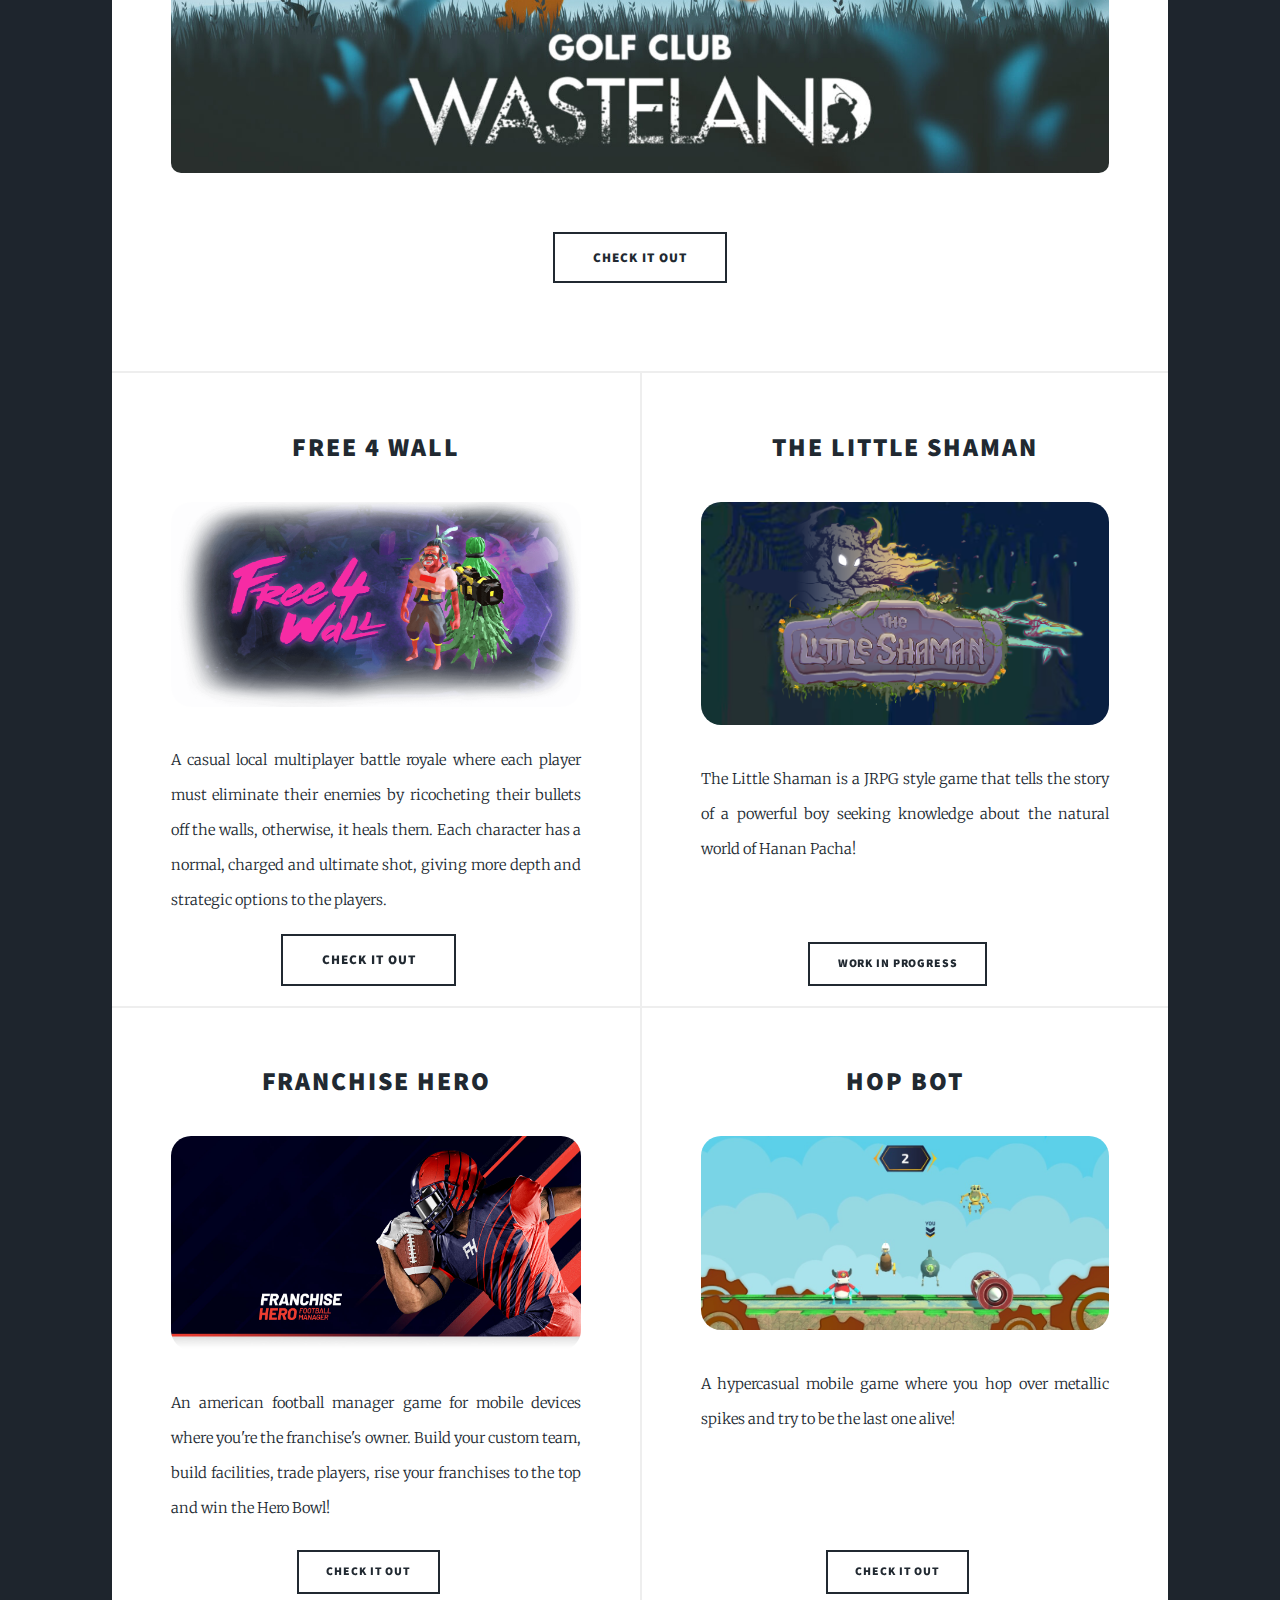
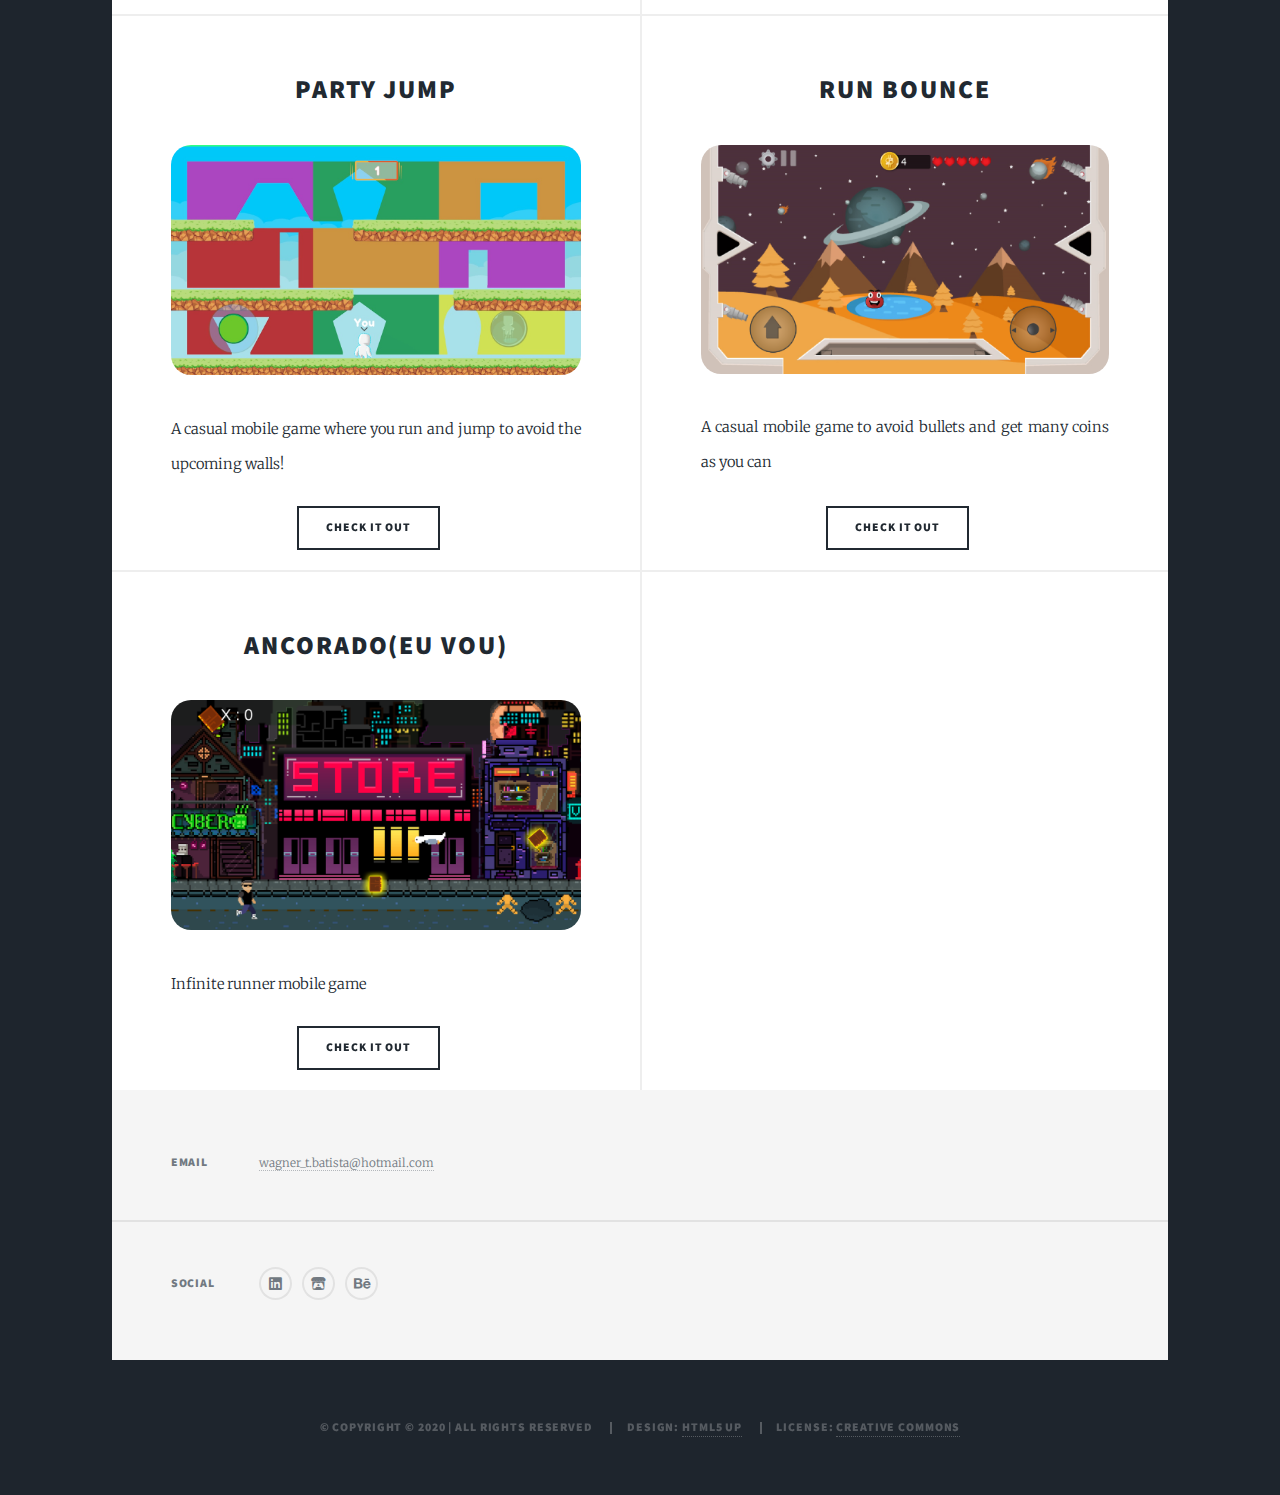
==== commit 7ba8c68b: "Removed broken links" ====
--- a/index.html
+++ b/index.html
@@ -67,58 +67,6 @@
 
 						<!-- Posts -->
 							<section class="posts">
-
-								<article>
-									<header >
-										<!--<span class="date">April 25, 2017</span>-->
-										<h2><a href="https://play.google.com/store/apps/details?id=games.midnite.ftf&gl=US">Food Truck Festival</h2>
-											
-										   </header>
-									<a href="https://play.google.com/store/apps/details?id=games.midnite.ftf&gl=US" class="image icon"><img src="images/foodTruckFestival.webp" alt="" /></a>
-									<p>A Hyper casual game where the players have to manage the customers and send them to the first available food truck stall. </p>
-									<ul class="actions bottom">
-										<li><a href="https://play.google.com/store/apps/details?id=games.midnite.ftf&gl=US" class="button large">CHECK IT OUT</a></li>
-									</ul>
-								</article>
-
-								<article>
-									<header >
-										<!--<span class="date">April 25, 2017</span>-->
-										<h2><a href="https://play.google.com/store/apps/details?id=games.midnite.shr">Shooting Rails</h2>
-											
-										   </header>
-									<a href="https://play.google.com/store/apps/details?id=games.midnite.shr"class="image icon"><img src="images/shootingRails.webp" alt="" /></a>
-									<p>Hyper casual game where the player has to kill enemies on the path, collecting upgrades and weapons to survive until the end of the level.</p>
-									<ul class="actions bottom">
-										<li><a href="https://play.google.com/store/apps/details?id=games.midnite.shr" class="button large">CHECK IT OUT</a></li>
-									</ul>
-								</article>
-
-								<article>
-									<header >
-										<!--<span class="date">April 25, 2017</span>-->
-										<h2><a href="https://play.google.com/store/apps/details/Hypnotic_Crossroad?id=games.midnite.hyc&gl=US">Hypnotic Crossroad</h2>
-											
-										   </header>
-									<a href="https://play.google.com/store/apps/details/Hypnotic_Crossroad?id=games.midnite.hyc&gl=US"class="image icon"><img src="images/hypnoticCrossroad.webp" alt="" /></a>
-									<p>Hyper casual game where the player has to find the perfect time for vehicles and pedestrians to achieve the hypnotic loop at the end.</p>
-									<ul class="actions bottom">
-										<li><a href="https://play.google.com/store/apps/details/Hypnotic_Crossroad?id=games.midnite.hyc&gl=US" class="button large">CHECK IT OUT</a></li>
-									</ul>
-								</article>
-
-								<article>
-									<header >
-										<!--<span class="date">April 25, 2017</span>-->
-										<h2><a href="https://play.google.com/store/apps/details?id=games.midnite.fos&hl=en&gl=US">Food Supply</h2>
-											
-										   </header>
-									<a href="https://play.google.com/store/apps/details?id=games.midnite.fos&hl=en&gl=US"class="image icon"><img src="images/foodSupplywebp.webp" alt="" /></a>
-									<p>Hyper casual game where the player needs to deliver the customer's requests managing the ingredients for each restaurant.</p>
-									<ul class="actions bottom">
-										<li><a href="https://play.google.com/store/apps/details?id=games.midnite.fos&hl=en&gl=US" class="button large">CHECK IT OUT</a></li>
-									</ul>
-								</article>
 
 								<article>
 									<header >
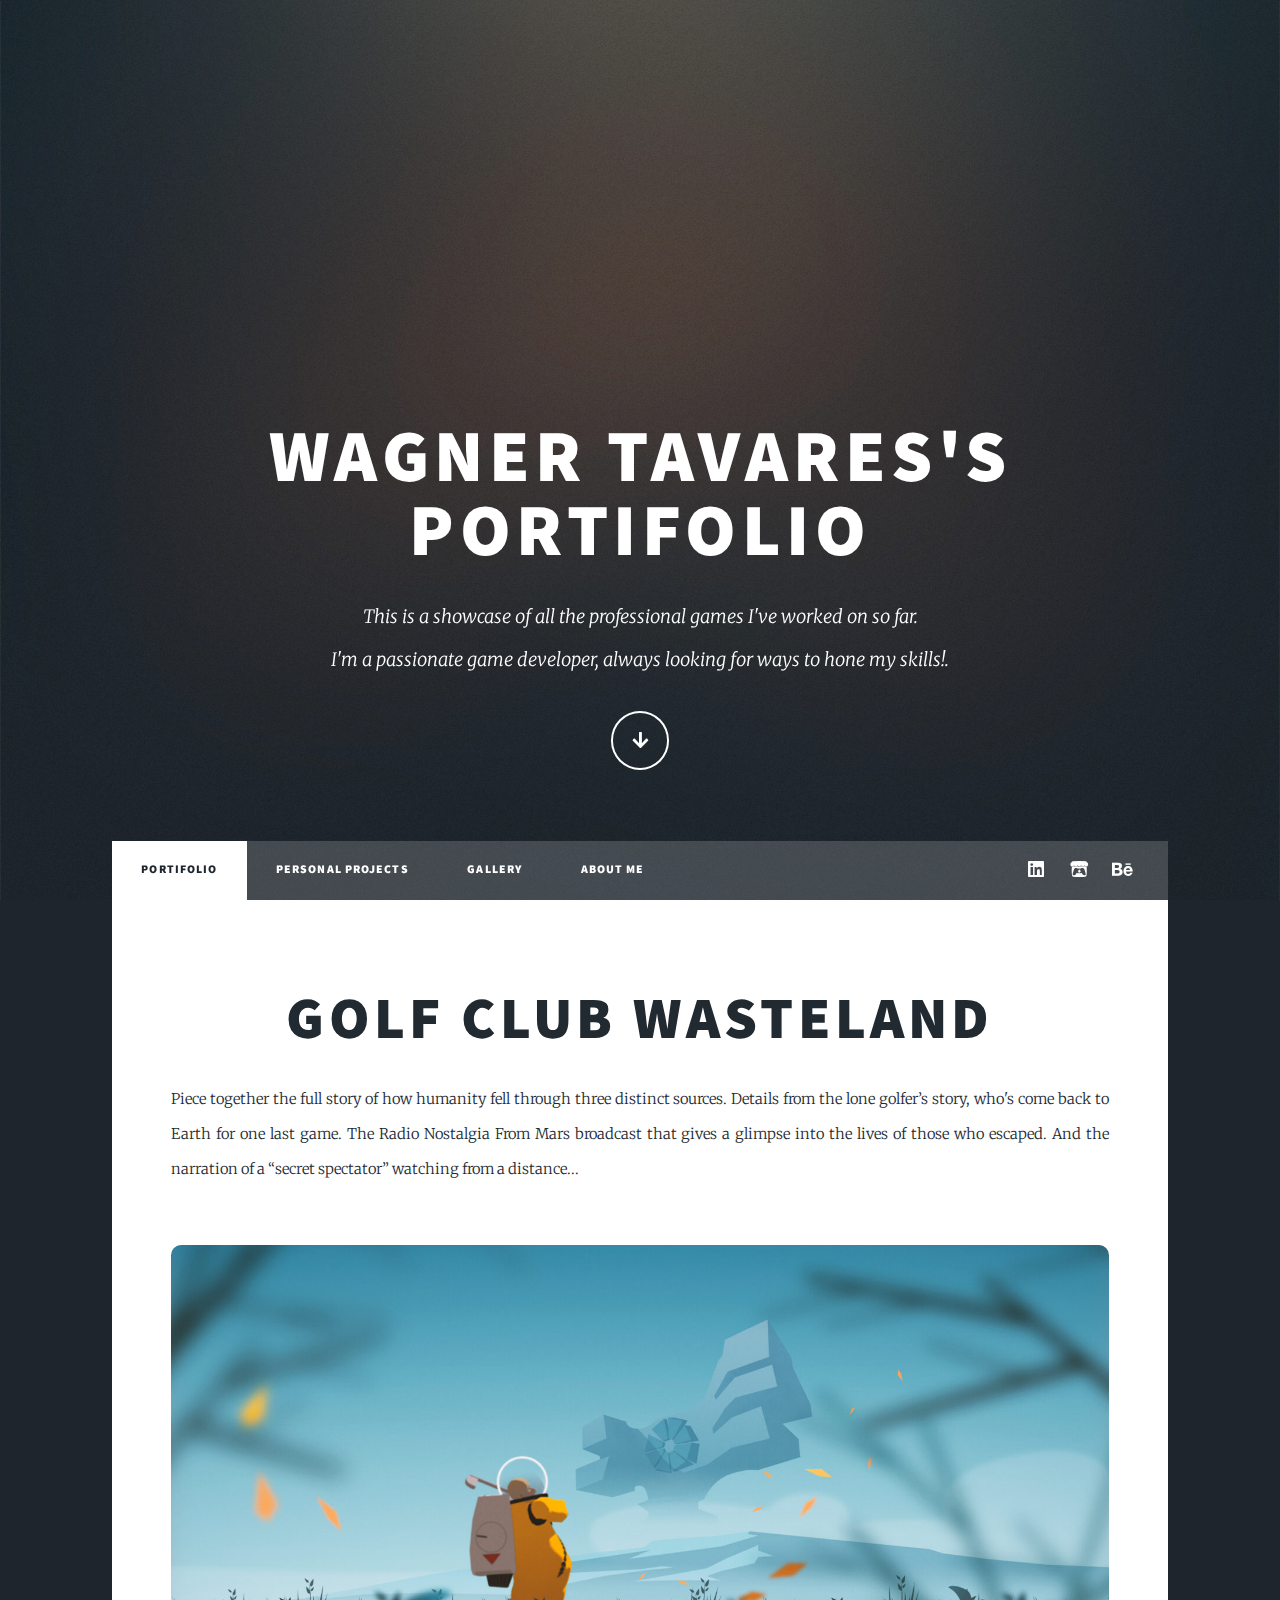
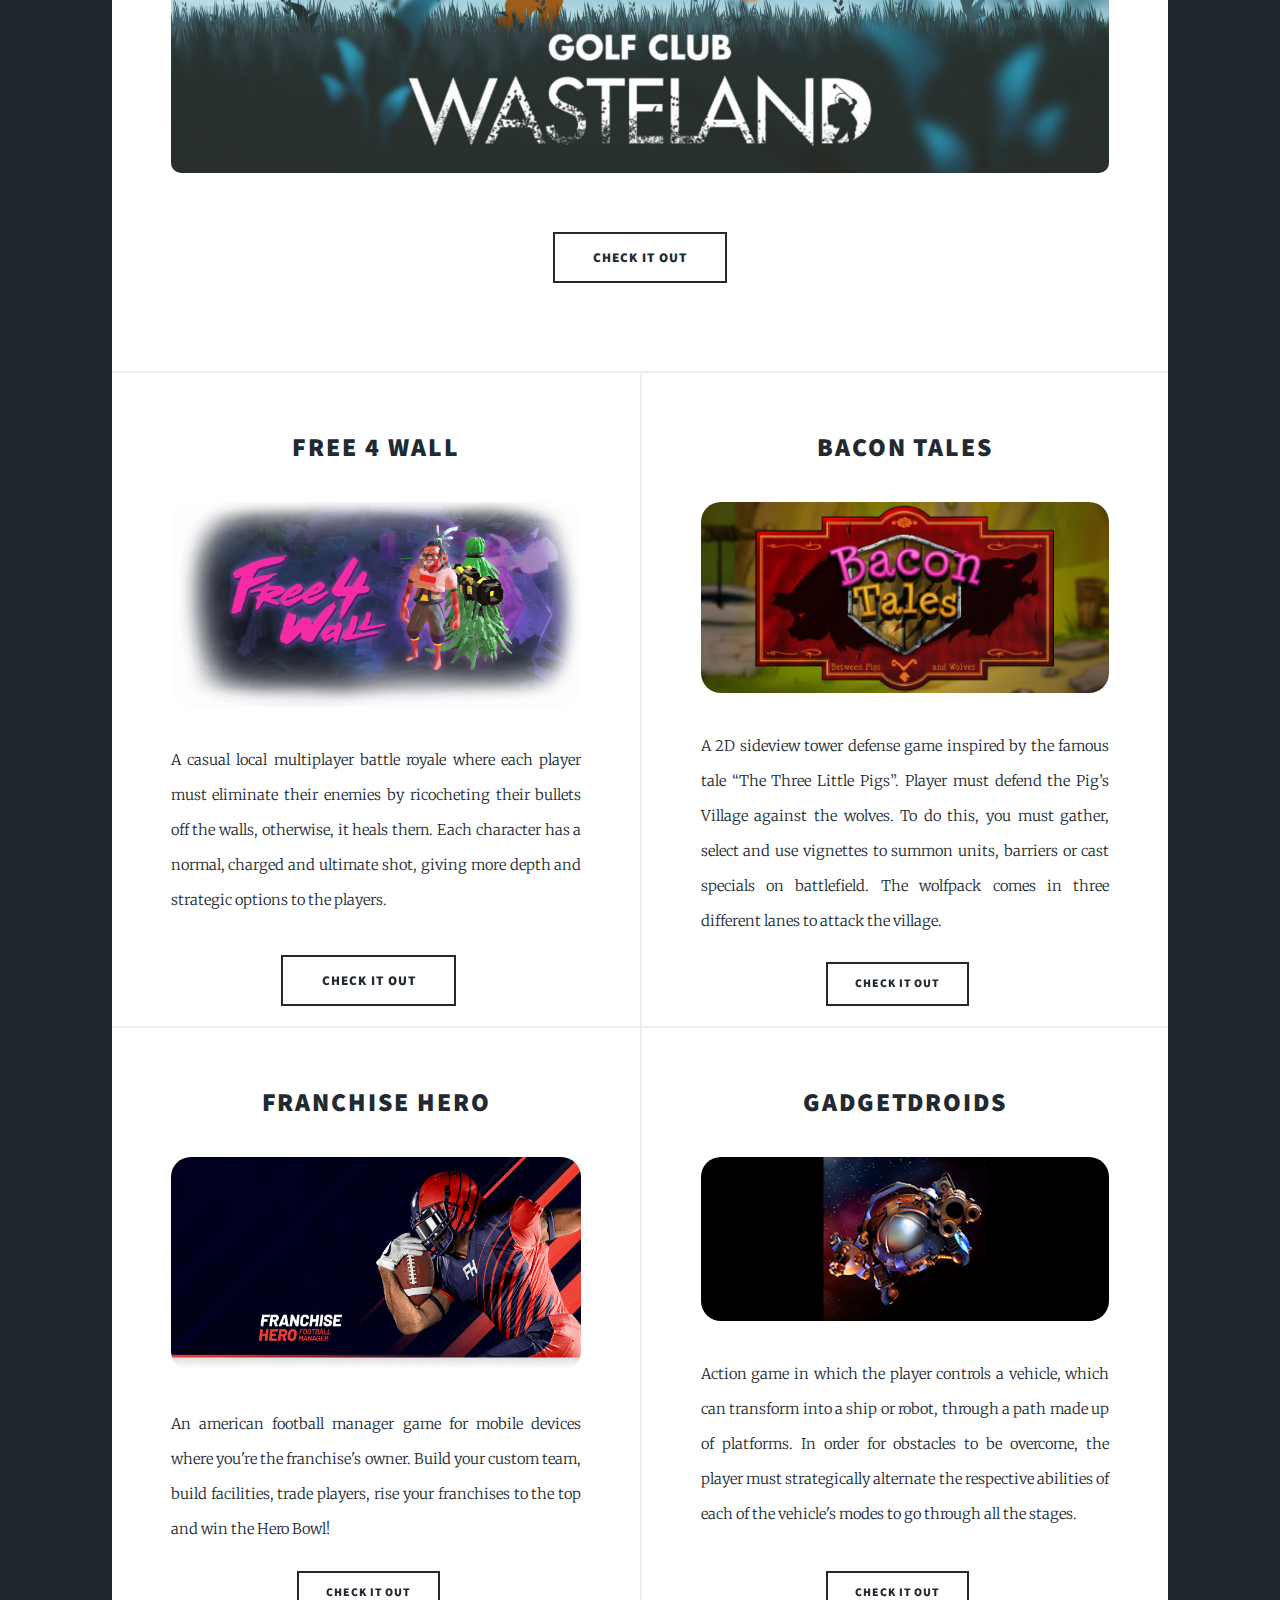
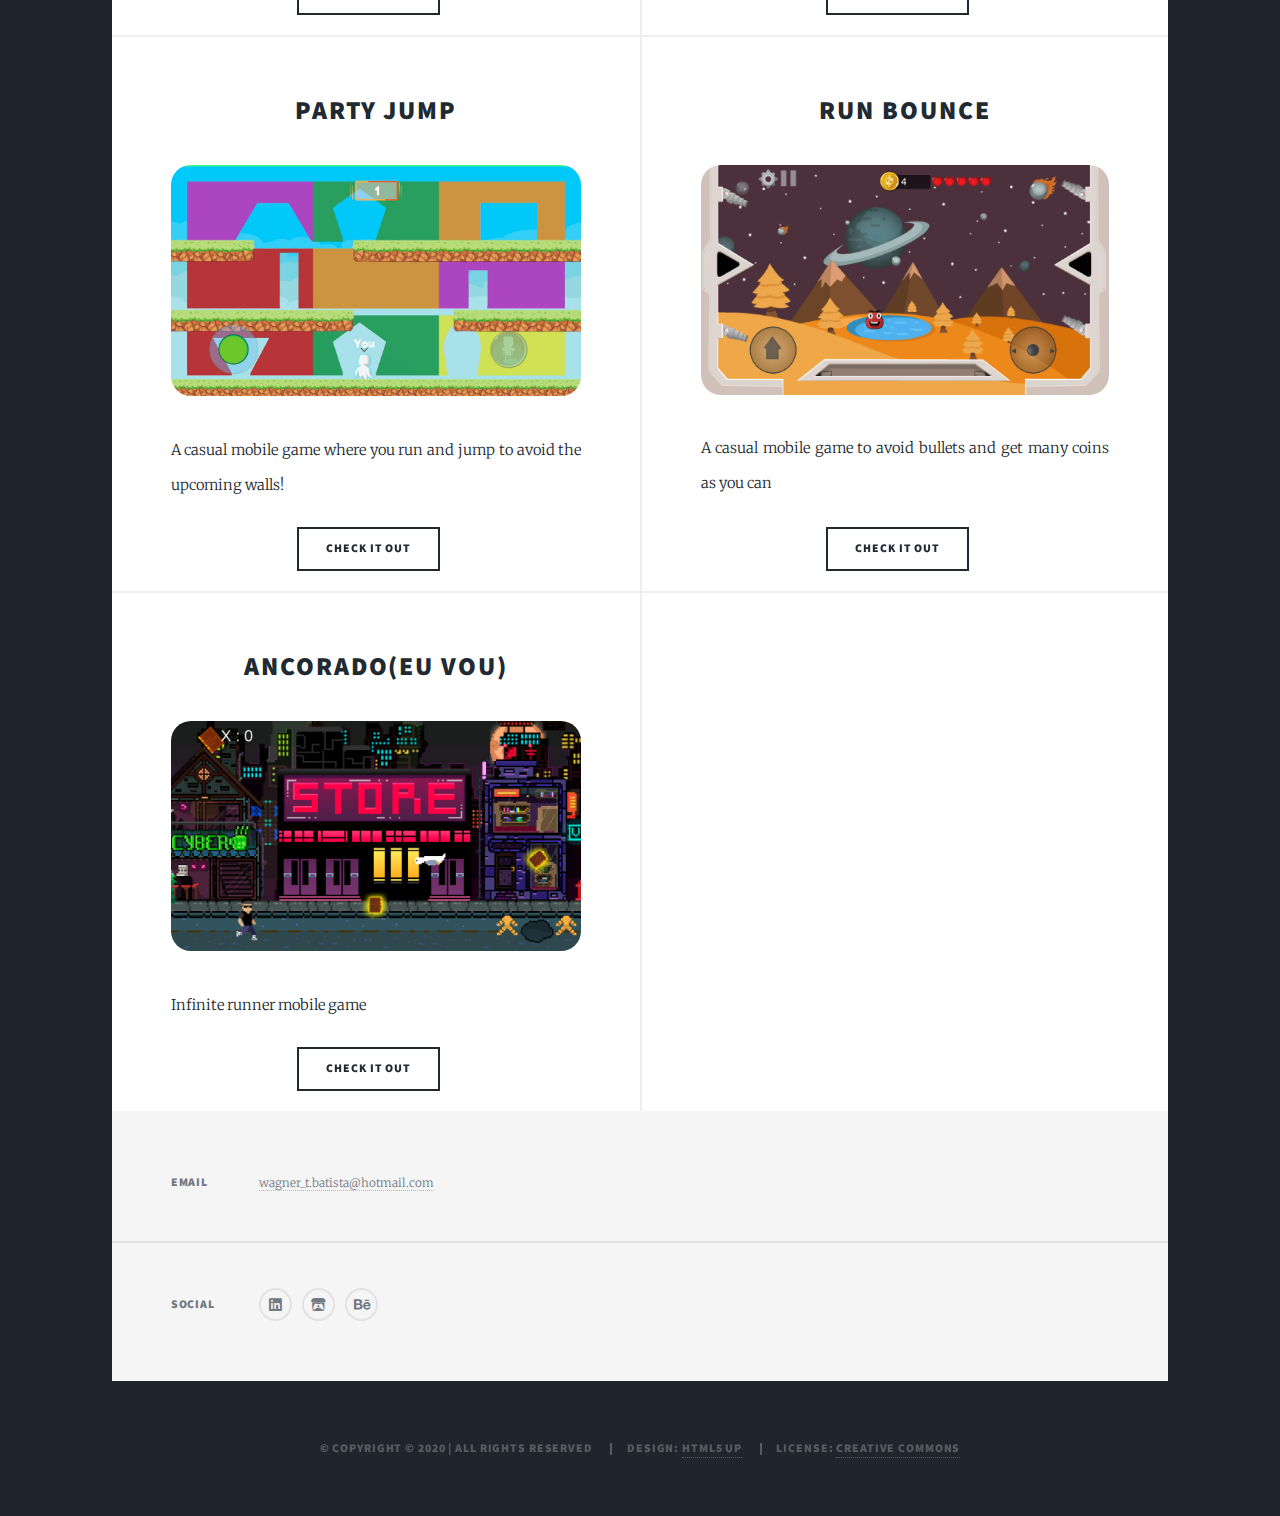
==== commit b5f1e9c3: "Update" ====
--- a/index.html
+++ b/index.html
@@ -84,12 +84,13 @@
 
 								<article>
 									<header>
-										<h2><a href="#">The Little Shaman</a></h2>
-									</header>
-									<a href="http://urucagames.com.br" class="image fit"><img src="images/Shaman.png" alt="" /></a>
-									<p>The Little Shaman is a JRPG style game that tells the story of a powerful boy seeking knowledge about the natural world of Hanan Pacha! </p>
-									<ul class="actions bottom">
-										<li><a href="http://urucagames.com.br" class="button">Work in Progress</a></li>
+										<h2><a href="https://store.steampowered.com/app/508200/Bacon_Tales__Between_Pigs_and_Wolves/">Bacon Tales</a></h2>
+									</header>
+									<a href="https://store.steampowered.com/app/508200/Bacon_Tales__Between_Pigs_and_Wolves/" class="image fit"><img src="images/BaconTales.jpg" alt="" /></a>
+									<p>A 2D sideview tower defense game inspired by the famous tale “The Three Little Pigs”. Player must defend the Pig’s Village against the wolves. To do this, you must gather, 
+										select and use vignettes to summon units, barriers or cast specials on battlefield. The wolfpack comes in three different lanes to attack the village. </p>
+									<ul class="actions bottom">
+										<li><a href="https://store.steampowered.com/app/508200/Bacon_Tales__Between_Pigs_and_Wolves/" class="button">Check it out</a></li>
 									</ul>
 								</article>
 
@@ -106,12 +107,13 @@
 
 								<article>
 									<header>
-										<h2><a href="https://play.google.com/store/apps/details?id=com.Craniolabs.HopBot">Hop bot</h2>
-									</header>
-									<a href="https://play.google.com/store/apps/details?id=com.Craniolabs.HopBot" class="image fit"><img src="images/hopbot_banner.jpg" alt="" /></a>
-									<p>A hypercasual mobile game where you hop over metallic spikes and try to be the last one alive!</p>
-									<ul class="actions bottom">
-										<li><a href="https://play.google.com/store/apps/details?id=com.Craniolabs.HopBot" class="button">Check it out</a></li>
+										<h2><a href="https://play.google.com/store/apps/details?id=com.Interactive44Toons.BugigangueDroids">Gadgetdroids</h2>
+									</header>
+									<a href="https://play.google.com/store/apps/details?id=com.Interactive44Toons.BugigangueDroids" class="image fit"><img src="images/Gadgetdroids_horizontal.png" alt="" /></a>
+									<p>Action game in which the player controls a vehicle, which can transform into a ship or robot, through a path made up of platforms. In order for obstacles to be overcome, 
+										the player must strategically alternate the respective abilities of each of the vehicle's modes to go through all the stages.</p>
+									<ul class="actions bottom">
+										<li><a href="https://play.google.com/store/apps/details?id=com.Interactive44Toons.BugigangueDroids" class="button">Check it out</a></li>
 									</ul>
 								</article>
 
@@ -172,9 +174,9 @@
 							<section>
 								<h3>Social</h3>
 								<ul class="icons alt">
-									<li><a href="https://www.linkedin.com/in/wagner-tavares-batista-74a25413a/" class="icon brands alt fa-linkedin"><span class="label">GitHub</span></a></li>
-									<li><a href="https://wagnertb.itch.io" class="icon brands alt fa-itch-io"><span class="label">GitHub</span></a></li>
-									<li><a href="https://www.behance.net/wagnerTB" class="icon brands alt fa-behance"><span class="label">GitHub</span></a></li>
+									<li><a href="https://www.linkedin.com/in/wagnertb/" class="icon brands alt fa-linkedin"><span class="label">LinkedIn</span></a></li>
+									<li><a href="https://wagnertb.itch.io" class="icon brands alt fa-itch-io"><span class="label">ItchIo</span></a></li>
+									<li><a href="https://www.behance.net/wagnerTB" class="icon brands alt fa-behance"><span class="label">Behance</span></a></li>
 								</ul>
 							</section>
 						</section>
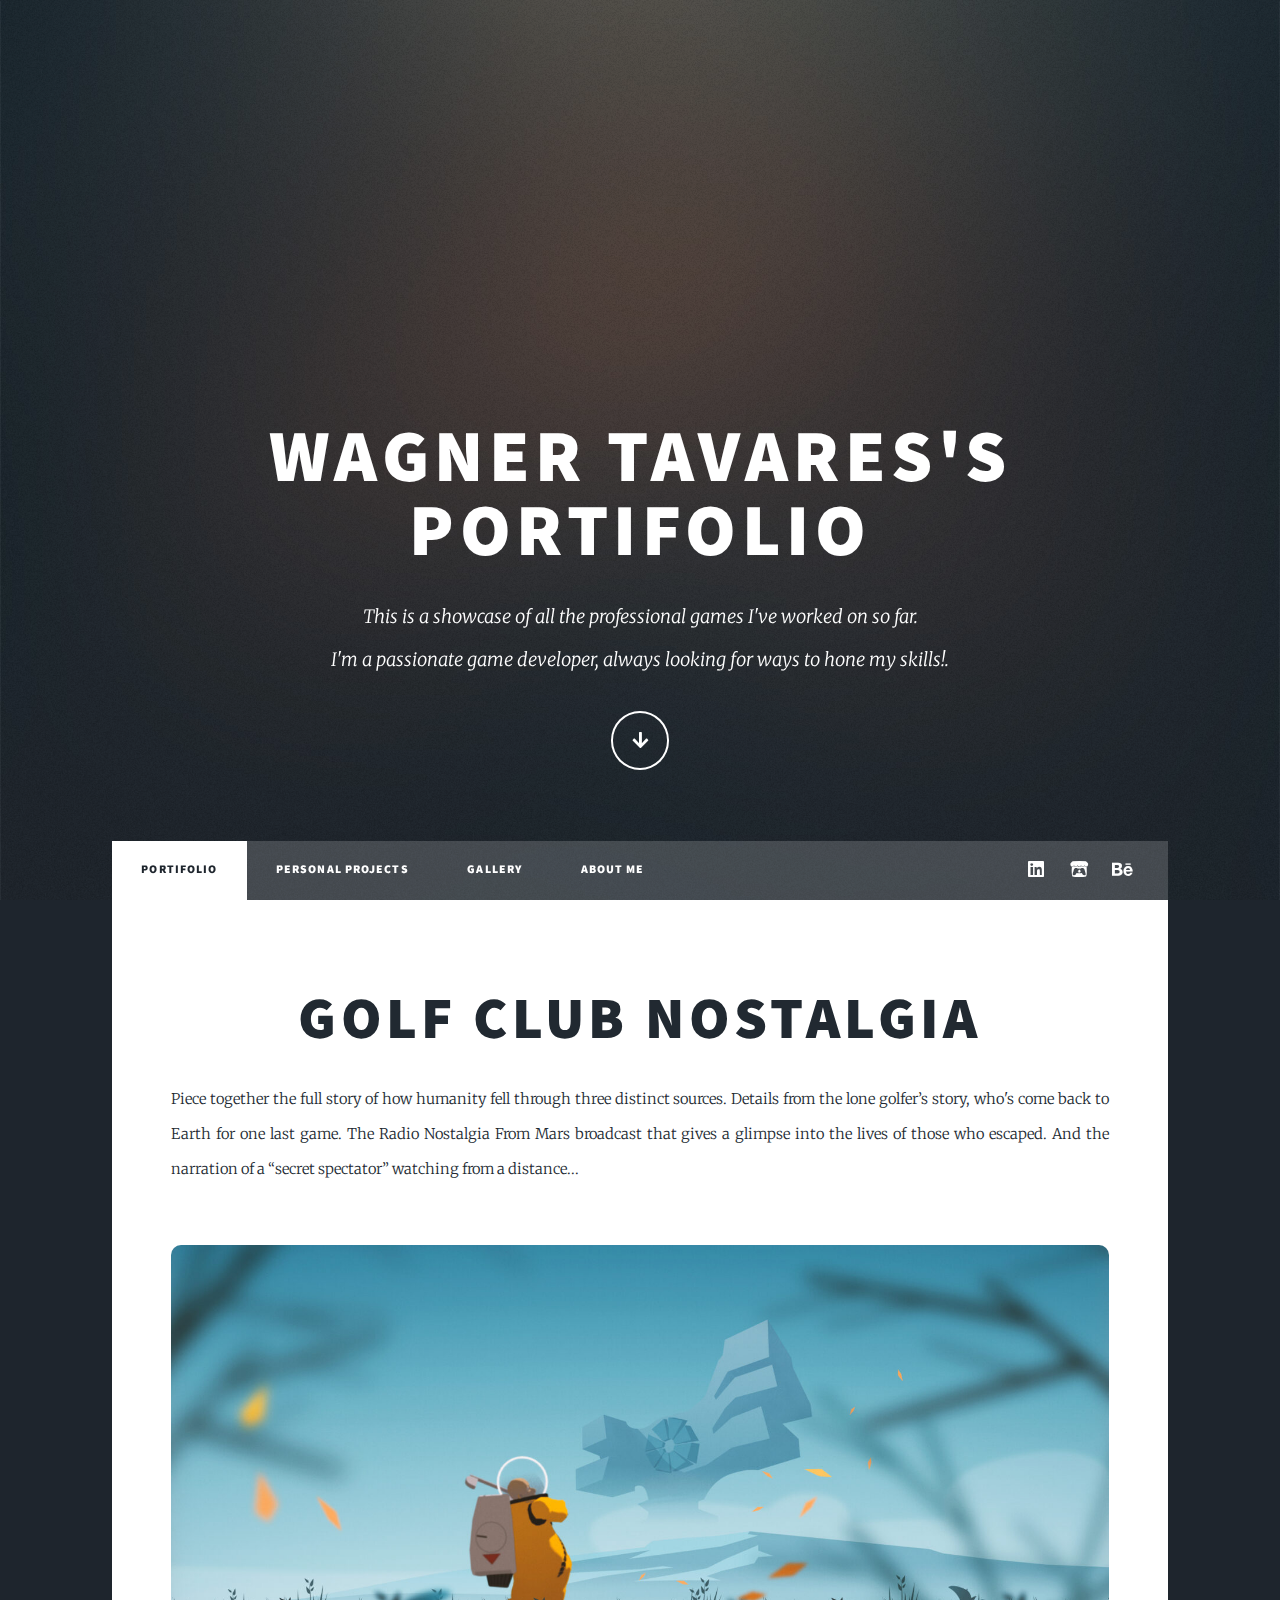
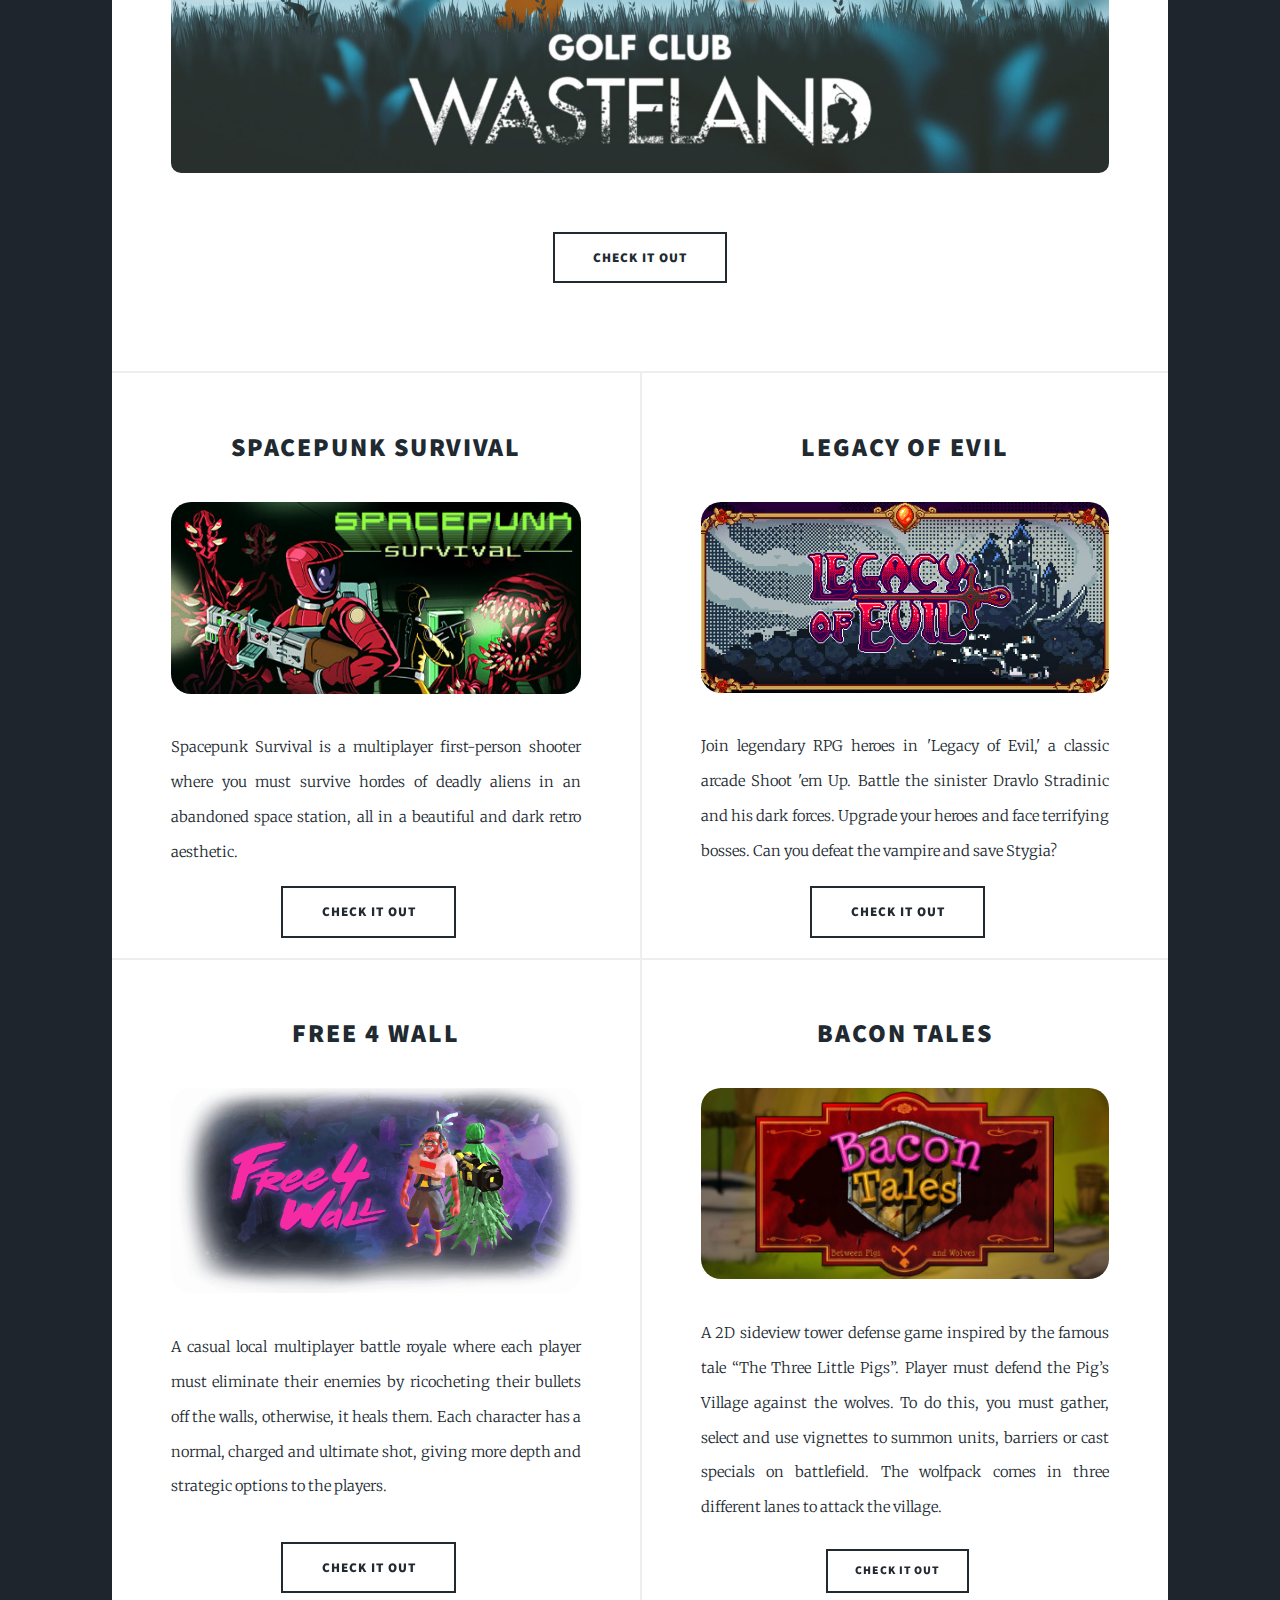
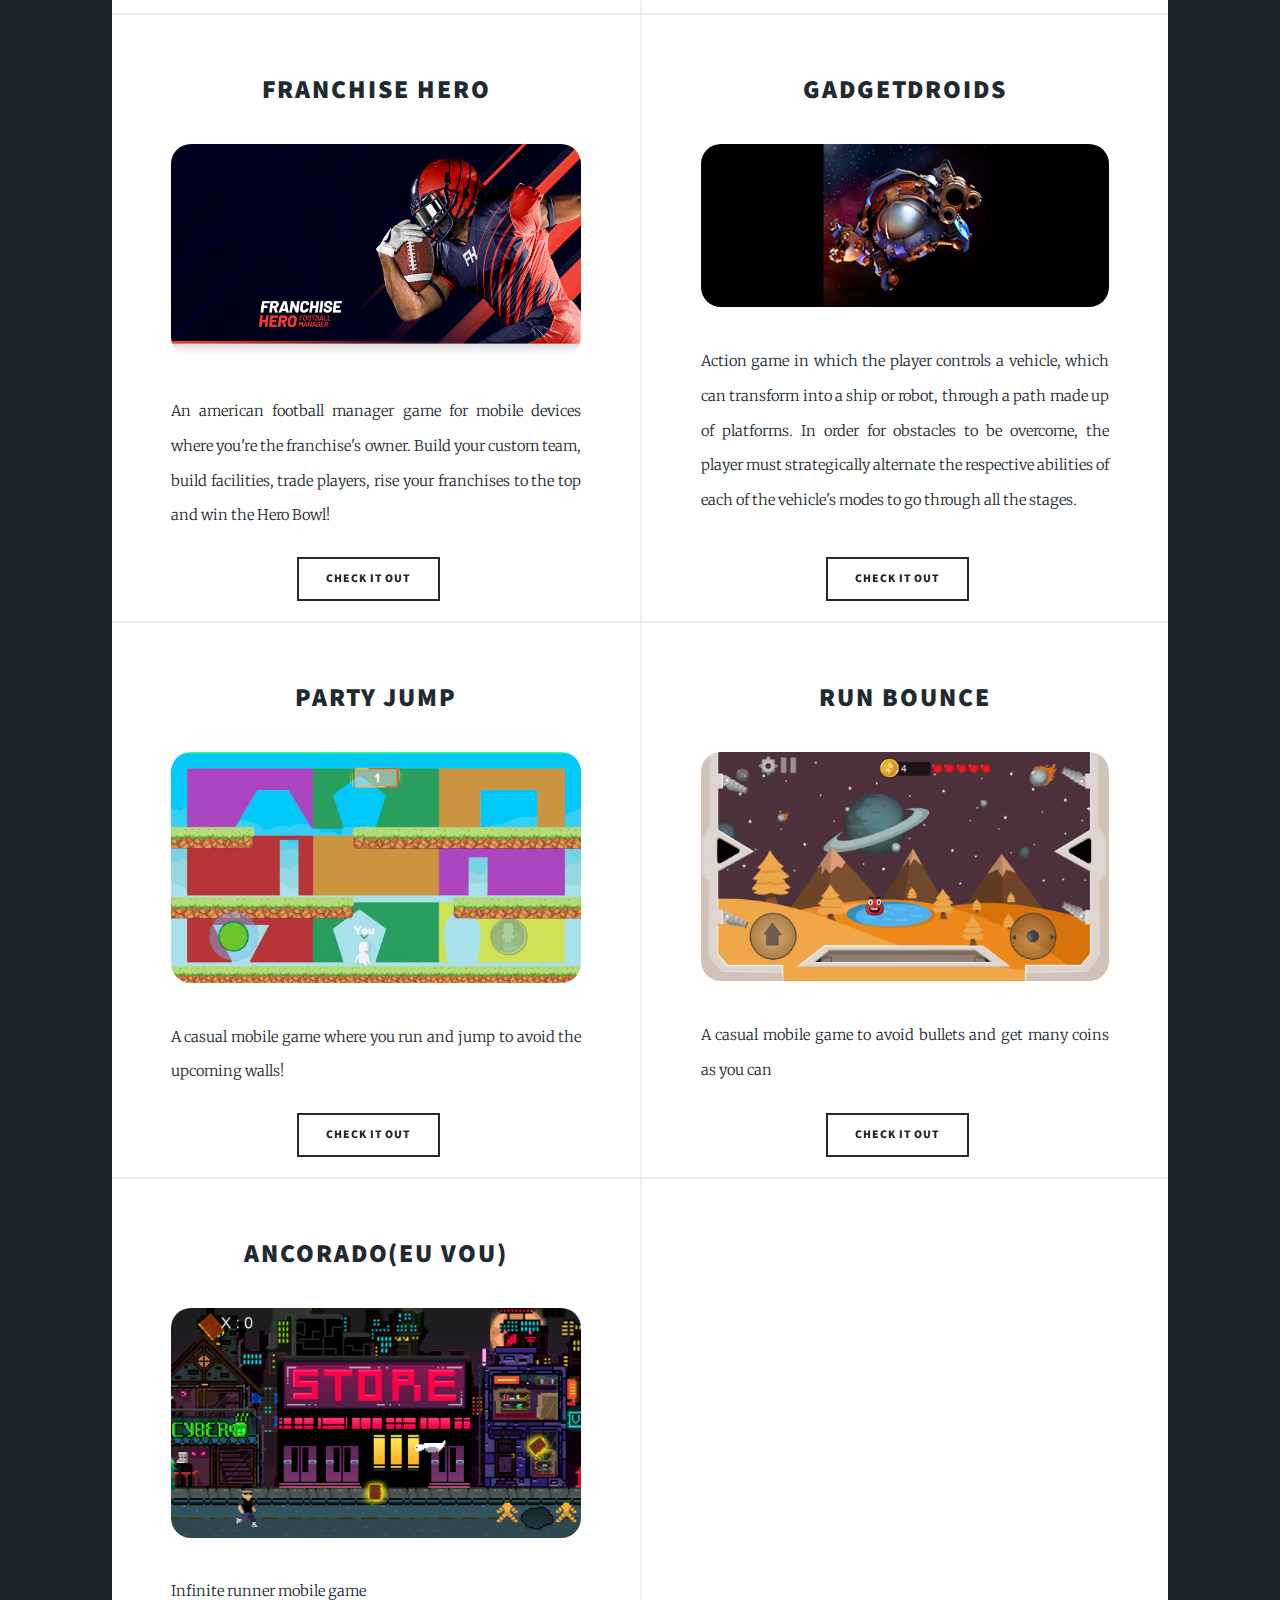
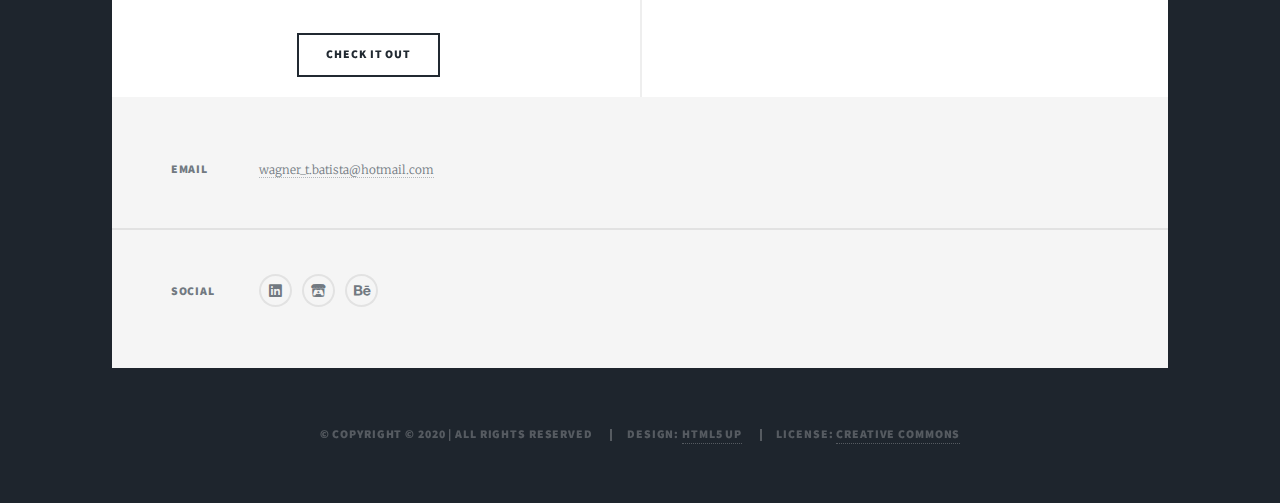
==== commit c08ffdfc: "Added more games" ====
--- a/index.html
+++ b/index.html
@@ -53,20 +53,48 @@
 							<article class="post featured">
 								<header class="major">
 									<!--<span class="date">April 25, 2017</span>-->
-									<h2><a href="https://store.steampowered.com/app/1556870/Golf_Club_Wasteland/">Golf Club Wasteland</h2>
+									<h2><a href="https://store.steampowered.com/app/1556870/Golf_Club_Nostalgia/">Golf Club Nostalgia</h2>
 									<p>Piece together the full story of how humanity fell through three distinct sources. 
 										Details from the lone golfer’s story, who's come back to Earth for one last game. The Radio Nostalgia From 
 										Mars broadcast that gives a glimpse into the lives of those who escaped. And the narration of a “secret spectator” 
 										watching from a distance...</p>
 								</header>
-								<a href="https://store.steampowered.com/app/1556870/Golf_Club_Wasteland/" class="image main"><img src="images/Golf_Club_Wasteland.jpg" alt="" /></a>
+								<a href="https://store.steampowered.com/app/1556870/Golf_Club_Nostalgia/" class="image main"><img src="images/Golf_Club_Wasteland.jpg" alt="" /></a>
 								<ul class="actions special">
-									<li><a href="https://store.steampowered.com/app/1556870/Golf_Club_Wasteland/" class="button large">CHECK IT OUT</a></li>
+									<li><a href="https://store.steampowered.com/app/1556870/Golf_Club_Nostalgia/" class="button large">CHECK IT OUT</a></li>
 								</ul>
 							</article>
 
 						<!-- Posts -->
 							<section class="posts">
+
+								<article>
+									<header >
+										<!--<span class="date">April 25, 2017</span>-->
+										<h2><a href="https://store.steampowered.com/app/2286280/Spacepunk_Survival/">Spacepunk Survival</h2>
+											
+										   </header>
+									<a href="https://store.steampowered.com/app/2286280/Spacepunk_Survival/" class="image fit"><img src="images/spacepunkSurvival.jpg" alt="" /></a>
+									<p>Spacepunk Survival is a multiplayer first-person shooter where you must survive hordes of deadly aliens in 
+										an abandoned space station, all in a beautiful and dark retro aesthetic.</p>
+									<ul class="actions bottom">
+										<li><a href="https://store.steampowered.com/app/2286280/Spacepunk_Survival/" class="button large">CHECK IT OUT</a></li>
+									</ul>
+								</article>
+
+								<article>
+									<header >
+										<!--<span class="date">April 25, 2017</span>-->
+										<h2><a href="https://store.steampowered.com/app/2657360/Legacy_Of_Evil/">Legacy Of Evil</h2>
+											
+										   </header>
+									<a href="https://store.steampowered.com/app/2657360/Legacy_Of_Evil/" class="image fit"><img src="images/legacyOfEvil.jpg" alt="" /></a>
+									<p>Join legendary RPG heroes in 'Legacy of Evil,' a classic arcade Shoot 'em Up. Battle the sinister Dravlo Stradinic and his dark forces. 
+										Upgrade your heroes and face terrifying bosses. Can you defeat the vampire and save Stygia? </p>
+									<ul class="actions bottom">
+										<li><a href="https://store.steampowered.com/app/2657360/Legacy_Of_Evil/" class="button large">CHECK IT OUT</a></li>
+									</ul>
+								</article>
 
 								<article>
 									<header >
